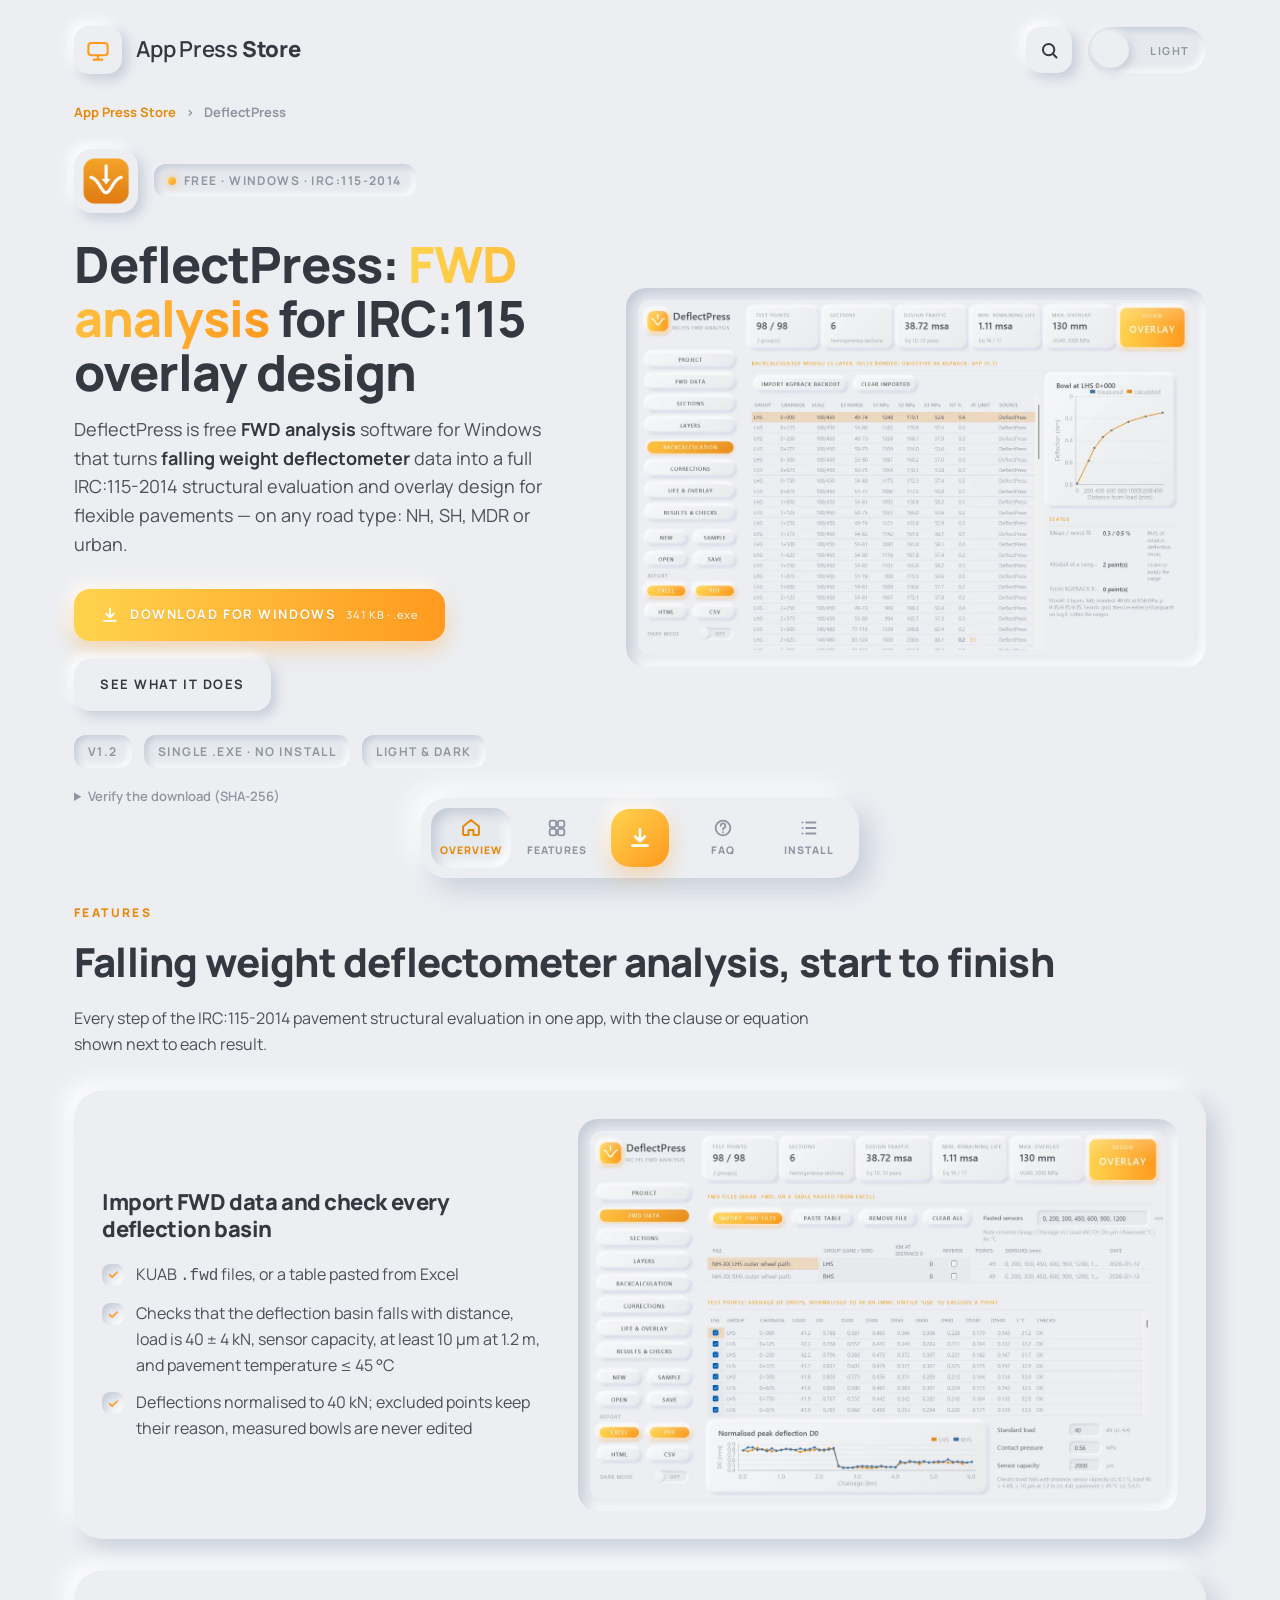
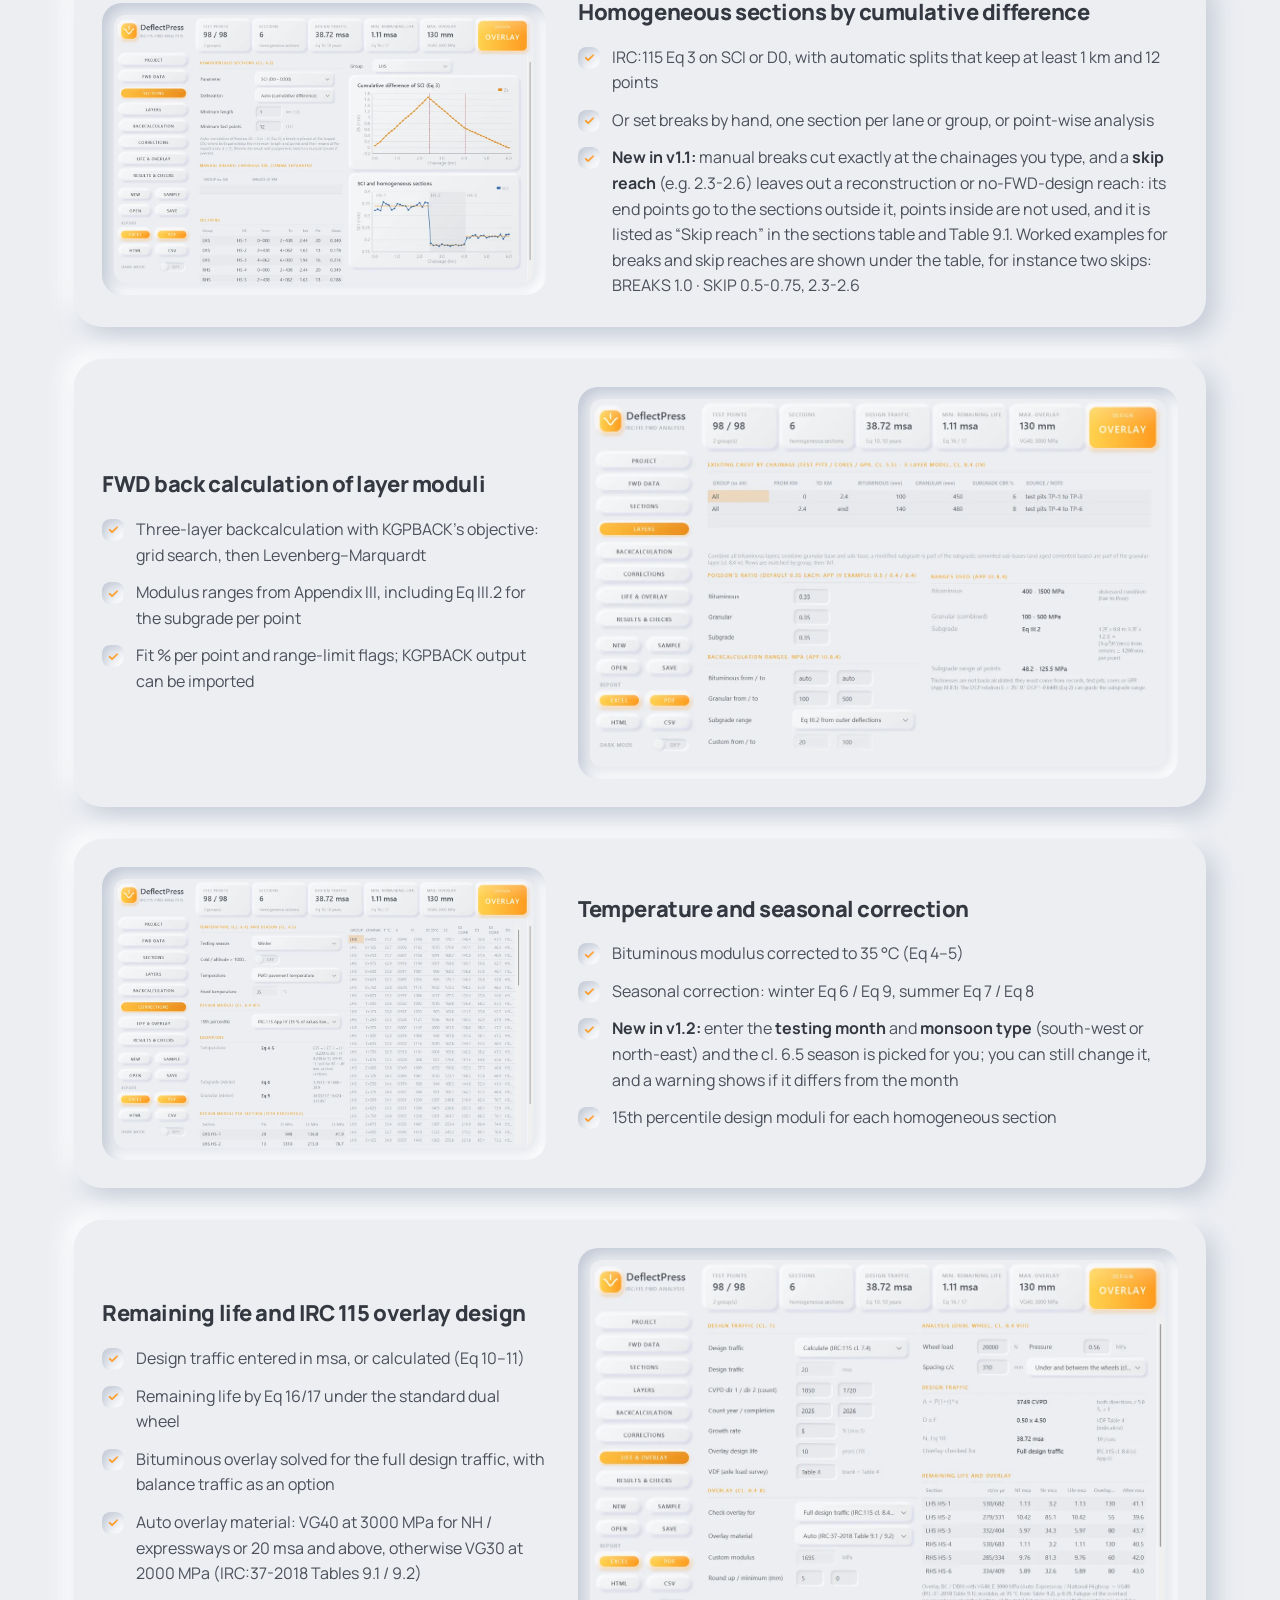
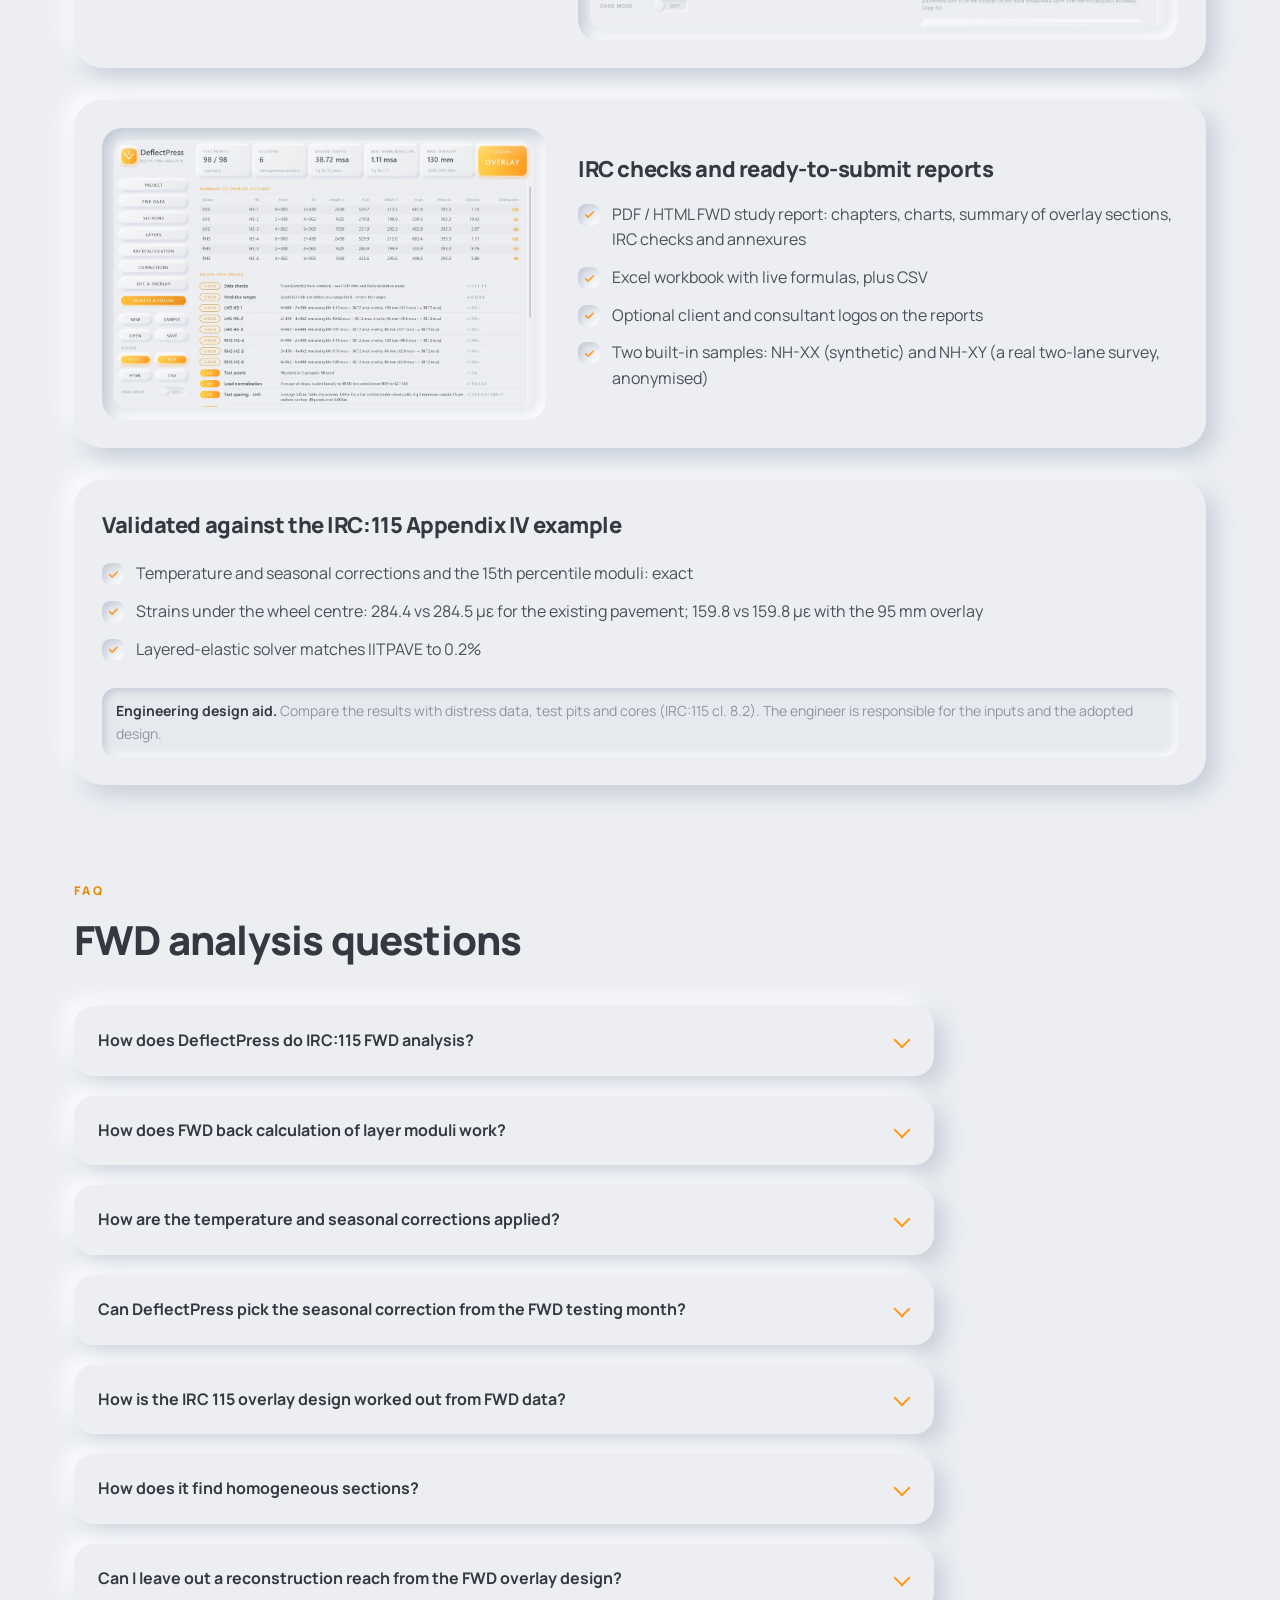
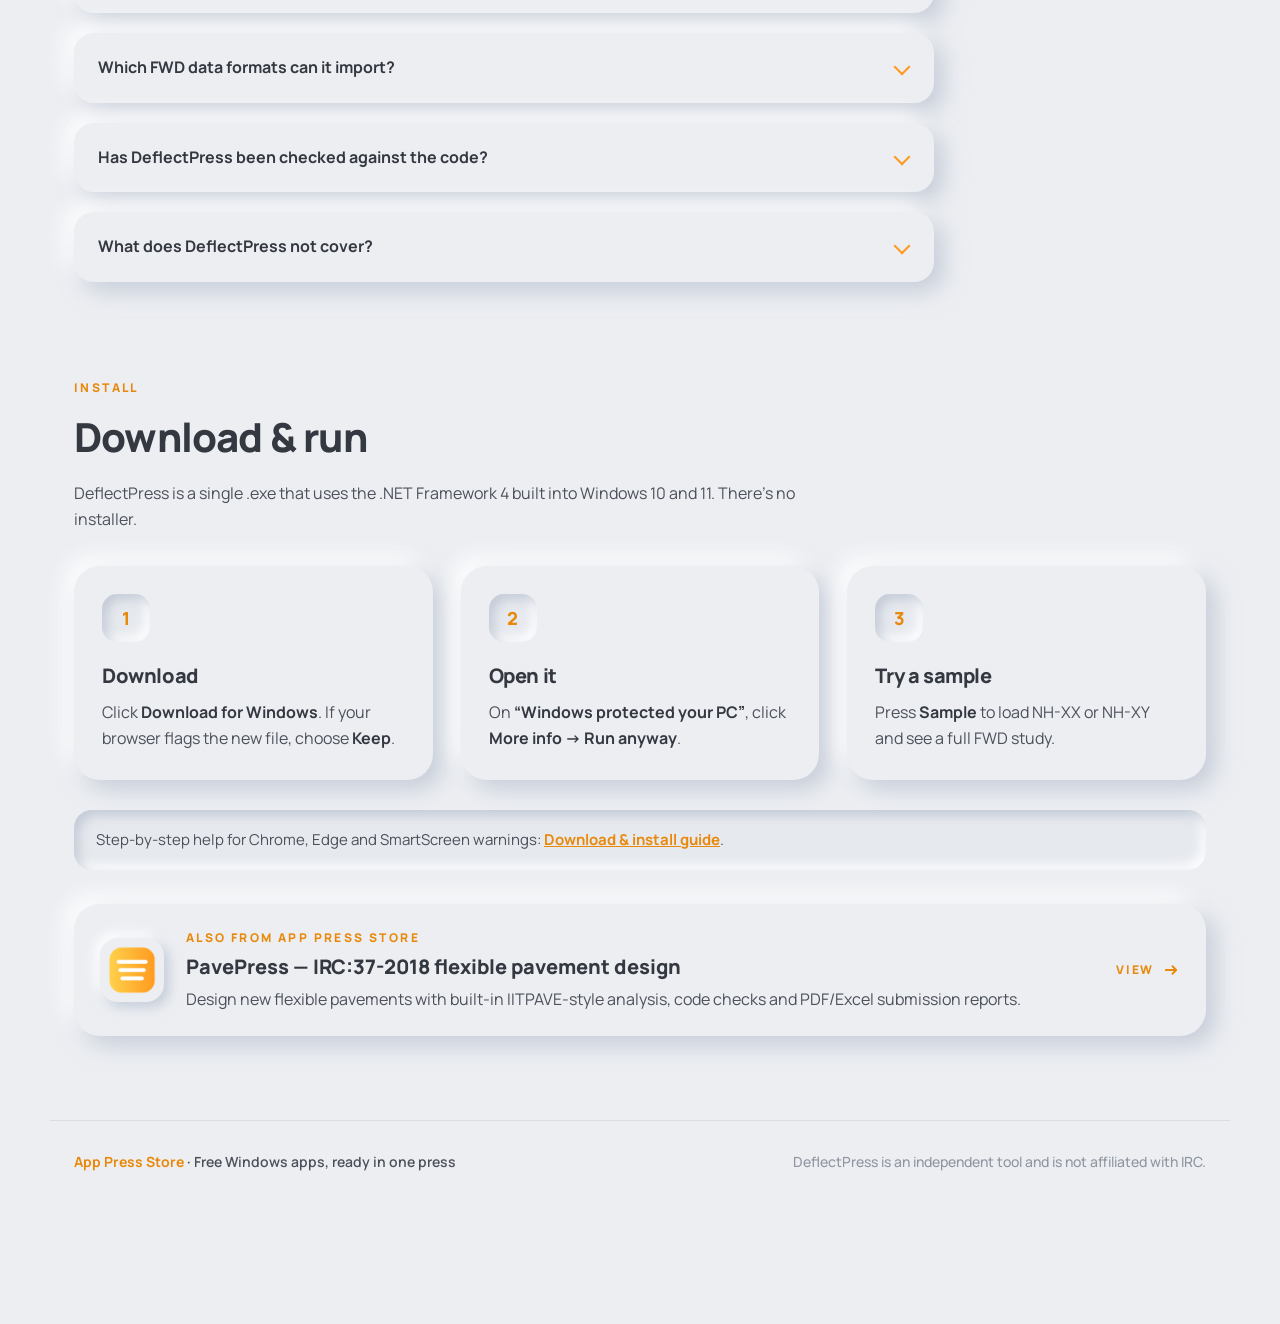
==== deflectpress/index.html @ 06c47bd2 "DeflectPress v1.2: testing month and monsoon type set the season Replace download (348,672 bytes), u" ====
<!doctype html>
<html lang="en">
<head>
  <meta charset="utf-8">
  <meta name="viewport" content="width=device-width, initial-scale=1">
  <title>DeflectPress – FWD Analysis Software (IRC:115 Overlay Design)</title>
  <meta name="description" content="DeflectPress is free FWD analysis software for Windows. Analyse falling weight deflectometer data per IRC:115-2014: back calculation of layer moduli, homogeneous sections, temperature and seasonal correction, remaining life and overlay design.">
  <meta name="keywords" content="FWD analysis software, falling weight deflectometer analysis, FWD back calculation, backcalculation of layer moduli, IRC 115 overlay design, IRC:115-2014, pavement structural evaluation, remaining life, homogeneous sections, deflection basin, KGPBACK, KUAB fwd">
  <meta name="robots" content="index, follow, max-image-preview:large">
  <link rel="canonical" href="https://apppress-store.github.io/deflectpress/">
  <meta name="theme-color" content="#ECEEF2" media="(prefers-color-scheme: light)">
  <meta name="theme-color" content="#2A2D33" media="(prefers-color-scheme: dark)">

  <meta property="og:type" content="website">
  <meta property="og:site_name" content="App Press Store">
  <meta property="og:url" content="https://apppress-store.github.io/deflectpress/">
  <meta property="og:title" content="DeflectPress – FWD Analysis Software (IRC:115 Overlay Design)">
  <meta property="og:description" content="Free falling weight deflectometer analysis for Windows: FWD back calculation, homogeneous sections, remaining life and IRC:115 overlay design.">
  <meta property="og:image" content="https://apppress-store.github.io/assets/deflectpress/og-deflectpress.png">
  <meta property="og:image:width" content="1200">
  <meta property="og:image:height" content="630">
  <meta property="og:image:alt" content="DeflectPress FWD analysis software showing backcalculated layer moduli">
  <meta name="twitter:card" content="summary_large_image">
  <meta name="twitter:title" content="DeflectPress – FWD Analysis Software (IRC:115 Overlay Design)">
  <meta name="twitter:description" content="Free falling weight deflectometer analysis for Windows: FWD back calculation, remaining life and IRC:115 overlay design.">
  <meta name="twitter:image" content="https://apppress-store.github.io/assets/deflectpress/og-deflectpress.png">

  <link rel="icon" href="/favicon.ico">
  <link rel="apple-touch-icon" href="/assets/deflectpress-icon.png">

  <script type="application/ld+json">
  {
    "@context": "https://schema.org",
    "@graph": [
      {
        "@type": "SoftwareApplication",
        "@id": "https://apppress-store.github.io/deflectpress/#app",
        "name": "DeflectPress",
        "alternateName": ["FWD Analysis Software", "IRC 115 FWD Analysis"],
        "url": "https://apppress-store.github.io/deflectpress/",
        "description": "Free Windows FWD analysis software for structural evaluation and overlay design of flexible pavements per IRC:115-2014: falling weight deflectometer data checks, back calculation of layer moduli, homogeneous sections, temperature and seasonal correction, remaining life and bituminous overlay design.",
        "applicationCategory": "EngineeringApplication",
        "applicationSubCategory": "Pavement structural evaluation",
        "operatingSystem": "Windows",
        "softwareVersion": "1.2",
        "fileSize": "341KB",
        "downloadUrl": "https://apppress-store.github.io/downloads/DeflectPress-FWD-Analysis.exe",
        "image": "https://apppress-store.github.io/assets/deflectpress-icon.png",
        "screenshot": [
          "https://apppress-store.github.io/assets/deflectpress/fwd-backcalculation-layer-moduli.webp",
          "https://apppress-store.github.io/assets/deflectpress/homogeneous-sections-cumulative-difference.webp",
          "https://apppress-store.github.io/assets/deflectpress/remaining-life-overlay-design.webp"
        ],
        "isAccessibleForFree": true,
        "offers": { "@type": "Offer", "price": "0", "priceCurrency": "INR" },
        "publisher": { "@type": "Organization", "name": "App Press Store", "url": "https://apppress-store.github.io/" }
      },
      {
        "@type": "BreadcrumbList",
        "itemListElement": [
          { "@type": "ListItem", "position": 1, "name": "App Press Store", "item": "https://apppress-store.github.io/" },
          { "@type": "ListItem", "position": 2, "name": "DeflectPress", "item": "https://apppress-store.github.io/deflectpress/" }
        ]
      },
      {
        "@type": "FAQPage",
        "@id": "https://apppress-store.github.io/deflectpress/#faq",
        "mainEntity": [
          { "@type": "Question", "name": "How does DeflectPress do IRC:115 FWD analysis?",
            "acceptedAnswer": { "@type": "Answer", "text": "It follows the IRC:115-2014 workflow step by step: import the falling weight deflectometer data, check it and normalise the deflections to 40 kN, divide the road into homogeneous sections, backcalculate the layer moduli, correct them for temperature and season, take the 15th percentile design moduli, then work out remaining life and the bituminous overlay. Each step shows the clause or equation it uses." } },
          { "@type": "Question", "name": "How does FWD back calculation of layer moduli work?",
            "acceptedAnswer": { "@type": "Answer", "text": "DeflectPress fits a three-layer system (bituminous, granular, subgrade) to each measured deflection basin. It uses the same objective as KGPBACK, the sum of squared relative deflection errors, with a grid search followed by Levenberg–Marquardt within the IRC:115 Appendix III modulus ranges, including Eq III.2 for the subgrade. Each point gets a fit percentage, and moduli that end on a range limit are flagged. KGPBACK output files can also be imported." } },
          { "@type": "Question", "name": "How are the temperature and seasonal corrections applied?",
            "acceptedAnswer": { "@type": "Answer", "text": "The bituminous modulus is corrected to 35 °C with IRC:115 Eq 4–5, except where the code says not to (bituminous layer under 40 mm, Poor sections, cold or high-altitude areas). Granular and subgrade moduli get the seasonal correction: winter Eq 6 and Eq 9, summer Eq 7 and Eq 8, and none for post-monsoon testing. Warnings appear when values are outside each equation's range." } },
          { "@type": "Question", "name": "Can DeflectPress pick the seasonal correction from the FWD testing month?",
            "acceptedAnswer": { "@type": "Answer", "text": "Yes. On the Corrections page, choose the testing month and the monsoon type: south-west (Jun–Sep, most of India) or north-east (Oct–Dec, the south-east coast). DeflectPress then picks the IRC:115 cl. 6.5 season. By default, with the south-west monsoon, Jun–Nov gets no correction, Dec–Feb is winter (Eq 6 / Eq 9) and Mar–May is summer (Eq 7 / Eq 8); with the north-east monsoon, Oct–Feb gets no correction and Mar–Sep is summer. This month-to-season mapping is the app’s default, not an IRC table: you can still change the season by hand, and Results & Checks warns if it differs from what the month suggests. The report and Excel output show the testing month." } },
          { "@type": "Question", "name": "How is the IRC 115 overlay design worked out from FWD data?",
            "acceptedAnswer": { "@type": "Answer", "text": "For each homogeneous section, DeflectPress uses the 15th percentile design moduli to find the remaining life by Eq 16/17 under the standard dual wheel. It then solves for the thinnest bituminous overlay that carries the full design traffic, as IRC:115 requires; balance traffic is available as an option. The overlay material is set automatically: VG40 at 3000 MPa for NH and expressways or 20 msa and above, otherwise VG30 at 2000 MPa (IRC:37-2018 Tables 9.1 and 9.2)." } },
          { "@type": "Question", "name": "How does it find homogeneous sections?",
            "acceptedAnswer": { "@type": "Answer", "text": "By the cumulative difference method of IRC:115 Eq 3, on SCI or D0. A section is split where the cumulative difference changes most, as long as both parts keep at least 1 km and 12 points and their means really differ. You can also set breaks by hand, use one section per lane or group, or analyse point by point." } },
          { "@type": "Question", "name": "Can I leave out a reconstruction reach from the FWD overlay design?",
            "acceptedAnswer": { "@type": "Answer", "text": "Yes. Enter it as a skip reach on the Sections page, for example 2.3-2.6 or 2+300 to 2+600. The test points at its two ends go to the sections outside it, points inside are not used (the reason is shown), and no overlay is designed for that reach. It is listed as “Skip reach” in the sections table and in Table 9.1, with a note to design it separately as new pavement to IRC:37. Manual section breaks also cut exactly at the chainages you type; a point on a break stays in the section before it." } },
          { "@type": "Question", "name": "Which FWD data formats can it import?",
            "acceptedAnswer": { "@type": "Answer", "text": "KUAB .fwd files and a table pasted from Excel (group, chainage, load, deflections D1 to Dn, pavement and air temperature). KGPBACK backcalculation output can be imported too." } },
          { "@type": "Question", "name": "Has DeflectPress been checked against the code?",
            "acceptedAnswer": { "@type": "Answer", "text": "Yes, against the IRC:115 Appendix IV worked example. The temperature and seasonal corrections and the 15th percentile moduli match exactly. Under the wheel centre the strains match the code: 284.4 vs 284.5 microstrain for the existing pavement, and 159.8 vs 159.8 microstrain with the 95 mm overlay. The layered-elastic solver matches IITPAVE to 0.2%." } },
          { "@type": "Question", "name": "What does DeflectPress not cover?",
            "acceptedAnswer": { "@type": "Answer", "text": "Rigid pavements (IRC:117), Benkelman beam deflection (IRC:81), FWD formats other than KUAB .fwd and pasted tables, and a cemented-base fatigue criterion. It is an engineering design aid: results must be compared with distress data, test pits and cores, and the engineer is responsible for the inputs and the adopted design." } }
        ]
      }
    ]
  }
  </script>
  <link rel="preconnect" href="https://fonts.googleapis.com">
  <link rel="preconnect" href="https://fonts.gstatic.com" crossorigin>
  <link href="https://fonts.googleapis.com/css2?family=Manrope:wght@400;500;600;700;800&display=swap" rel="stylesheet">
  <link rel="stylesheet" href="/styles.css">
  <script>
    (function () {
      var t = null;
      try { t = localStorage.getItem('apppress-theme'); } catch (e) {}
      if (t !== 'light' && t !== 'dark') t = matchMedia('(prefers-color-scheme: dark)').matches ? 'dark' : 'light';
      document.documentElement.setAttribute('data-theme', t);
    })();
  </script>
</head>
<body>

  <header class="topbar">
    <a class="brand" href="/" aria-label="App Press Store home">
      <span class="logo raised" aria-hidden="true">
        <svg viewBox="0 0 32 32"><rect x="5" y="8" width="22" height="14" rx="3.5"/><path d="M16 22v4M11 27h10"/></svg>
      </span>
      <span class="brand-name">App Press <b>Store</b></span>
    </a>
    <div class="top-actions">
      <a class="icon-btn" href="/#home" aria-label="Search all apps" title="Search all apps">
        <svg viewBox="0 0 24 24" aria-hidden="true"><circle cx="11" cy="11" r="6.5"/><path d="m16 16 4 4"/></svg>
      </a>
      <button class="switch" id="themeSwitch" type="button" role="switch" aria-checked="false" aria-label="Dark mode">
        <span class="switch-label switch-off">Light</span>
        <span class="switch-label switch-on">Dark</span>
        <span class="switch-knob" aria-hidden="true"></span>
      </button>
    </div>
  </header>

  <main>
    <!-- ============ OVERVIEW ============ -->
    <section id="overview" class="section app-page">
      <nav class="crumbs" aria-label="Breadcrumb"><a href="/">App Press Store</a><span aria-hidden="true">›</span><span>DeflectPress</span></nav>

      <div class="hero">
        <div>
          <div class="app-top">
            <img class="app-icon" src="/assets/deflectpress-icon.png" width="64" height="64" alt="DeflectPress FWD analysis software icon">
            <p class="eyebrow inset-pill"><span class="dot"></span> Free · Windows · IRC:115-2014</p>
          </div>
          <h1>DeflectPress: <span class="amber-text">FWD analysis</span> for IRC:115 overlay design</h1>
          <p class="lead">DeflectPress is free <b>FWD analysis</b> software for Windows that turns <b>falling weight deflectometer</b> data into a full IRC:115-2014 structural evaluation and overlay design for flexible pavements — on any road type: NH, SH, MDR or urban.</p>
          <div class="cta-row">
            <a class="btn btn-amber" href="/downloads/DeflectPress-FWD-Analysis.exe" download="DeflectPress-FWD-Analysis.exe">
              <svg viewBox="0 0 24 24" aria-hidden="true"><path d="M12 4v11m0 0-4.5-4.5M12 15l4.5-4.5M5 19h14"/></svg>
              Download for Windows <small>341 KB · .exe</small>
            </a>
            <a class="btn btn-soft" href="#features">See what it does</a>
          </div>
          <ul class="facts">
            <li class="inset-pill">v1.2</li>
            <li class="inset-pill">Single .exe · no install</li>
            <li class="inset-pill">Light &amp; dark</li>
          </ul>
          <details class="hash">
            <summary>Verify the download (SHA-256)</summary>
            <code class="inset">9FC73B153A03F0111EC4DCE115F5A5EFAD34A290A655A2A7DD555FAE1CE95163</code>
            <p>In PowerShell: <code>Get-FileHash "DeflectPress-FWD-Analysis.exe"</code></p>
          </details>
        </div>
        <div class="shot-well inset hero-shot">
          <img class="shot-light" src="/assets/deflectpress/fwd-backcalculation-layer-moduli.webp" width="1200" height="767" alt="FWD back calculation of layer moduli in DeflectPress, with fit percentage per test point">
          <img class="shot-dark" src="/assets/deflectpress/fwd-backcalculation-dark.webp" width="1200" height="767" alt="FWD back calculation of layer moduli in DeflectPress, dark theme">
        </div>
      </div>
    </section>

    <!-- ============ FEATURES ============ -->
    <section id="features" class="section">
      <div class="section-head">
        <p class="kicker">Features</p>
        <h2>Falling weight deflectometer analysis, start to finish</h2>
        <p class="section-lead">Every step of the IRC:115-2014 pavement structural evaluation in one app, with the clause or equation shown next to each result.</p>
      </div>

      <div class="feature-rows">
        <article class="feature-row raised">
          <div class="feature-text">
            <h3>Import FWD data and check every deflection basin</h3>
            <ul class="features">
              <li>KUAB <code>.fwd</code> files, or a table pasted from Excel</li>
              <li>Checks that the deflection basin falls with distance, load is 40 ± 4 kN, sensor capacity, at least 10 µm at 1.2 m, and pavement temperature ≤ 45 °C</li>
              <li>Deflections normalised to 40 kN; excluded points keep their reason, measured bowls are never edited</li>
            </ul>
          </div>
          <div class="shot-well inset"><img src="/assets/deflectpress/fwd-data-import-normalised-deflection.webp" width="1200" height="767" loading="lazy" alt="Falling weight deflectometer data import with deflection basin checks and normalised deflection"></div>
        </article>

        <article class="feature-row raised">
          <div class="feature-text">
            <h3>Homogeneous sections by cumulative difference</h3>
            <ul class="features">
              <li>IRC:115 Eq 3 on SCI or D0, with automatic splits that keep at least 1 km and 12 points</li>
              <li>Or set breaks by hand, one section per lane or group, or point-wise analysis</li>
              <li><b>New in v1.1:</b> manual breaks cut exactly at the chainages you type, and a <b>skip reach</b> (e.g. 2.3-2.6) leaves out a reconstruction or no-FWD-design reach: its end points go to the sections outside it, points inside are not used, and it is listed as “Skip reach” in the sections table and Table 9.1. Worked examples for breaks and skip reaches are shown under the table, for instance two skips: BREAKS 1.0 · SKIP 0.5-0.75, 2.3-2.6</li>
            </ul>
          </div>
          <div class="shot-well inset"><img src="/assets/deflectpress/homogeneous-sections-cumulative-difference.webp" width="1200" height="767" loading="lazy" alt="Homogeneous sections found by the cumulative difference method in DeflectPress"></div>
        </article>

        <article class="feature-row raised">
          <div class="feature-text">
            <h3>FWD back calculation of layer moduli</h3>
            <ul class="features">
              <li>Three-layer backcalculation with KGPBACK's objective: grid search, then Levenberg–Marquardt</li>
              <li>Modulus ranges from Appendix III, including Eq III.2 for the subgrade per point</li>
              <li>Fit % per point and range-limit flags; KGPBACK output can be imported</li>
            </ul>
          </div>
          <div class="shot-well inset"><img src="/assets/deflectpress/pavement-layers-backcalculation-ranges.webp" width="1200" height="767" loading="lazy" alt="Pavement layers and backcalculation modulus ranges from IRC:115 Appendix III"></div>
        </article>

        <article class="feature-row raised">
          <div class="feature-text">
            <h3>Temperature and seasonal correction</h3>
            <ul class="features">
              <li>Bituminous modulus corrected to 35 °C (Eq 4–5)</li>
              <li>Seasonal correction: winter Eq 6 / Eq 9, summer Eq 7 / Eq 8</li>
              <li><b>New in v1.2:</b> enter the <b>testing month</b> and <b>monsoon type</b> (south-west or north-east) and the cl. 6.5 season is picked for you; you can still change it, and a warning shows if it differs from the month</li>
              <li>15th percentile design moduli for each homogeneous section</li>
            </ul>
          </div>
          <div class="shot-well inset"><img src="/assets/deflectpress/temperature-seasonal-correction.webp" width="1200" height="767" loading="lazy" alt="Temperature correction to 35 °C and seasonal correction of backcalculated moduli"></div>
        </article>

        <article class="feature-row raised">
          <div class="feature-text">
            <h3>Remaining life and IRC 115 overlay design</h3>
            <ul class="features">
              <li>Design traffic entered in msa, or calculated (Eq 10–11)</li>
              <li>Remaining life by Eq 16/17 under the standard dual wheel</li>
              <li>Bituminous overlay solved for the full design traffic, with balance traffic as an option</li>
              <li>Auto overlay material: VG40 at 3000 MPa for NH / expressways or 20 msa and above, otherwise VG30 at 2000 MPa (IRC:37-2018 Tables 9.1 / 9.2)</li>
            </ul>
          </div>
          <div class="shot-well inset"><img src="/assets/deflectpress/remaining-life-overlay-design.webp" width="1200" height="767" loading="lazy" alt="Remaining life and IRC 115 overlay design per homogeneous section"></div>
        </article>

        <article class="feature-row raised">
          <div class="feature-text">
            <h3>IRC checks and ready-to-submit reports</h3>
            <ul class="features">
              <li>PDF / HTML FWD study report: chapters, charts, summary of overlay sections, IRC checks and annexures</li>
              <li>Excel workbook with live formulas, plus CSV</li>
              <li>Optional client and consultant logos on the reports</li>
              <li>Two built-in samples: NH-XX (synthetic) and NH-XY (a real two-lane survey, anonymised)</li>
            </ul>
          </div>
          <div class="shot-well inset"><img src="/assets/deflectpress/irc115-checks-summary.webp" width="1200" height="767" loading="lazy" alt="IRC:115 checks summary for the FWD study"></div>
        </article>
      </div>

      <div class="validation raised">
        <h3>Validated against the IRC:115 Appendix IV example</h3>
        <ul class="features">
          <li>Temperature and seasonal corrections and the 15th percentile moduli: exact</li>
          <li>Strains under the wheel centre: 284.4 vs 284.5 µε for the existing pavement; 159.8 vs 159.8 µε with the 95 mm overlay</li>
          <li>Layered-elastic solver matches IITPAVE to 0.2%</li>
        </ul>
        <p class="note"><b>Engineering design aid.</b> Compare the results with distress data, test pits and cores (IRC:115 cl. 8.2). The engineer is responsible for the inputs and the adopted design.</p>
      </div>
    </section>

    <!-- ============ FAQ ============ -->
    <section id="faq" class="section">
      <div class="section-head">
        <p class="kicker">FAQ</p>
        <h2>FWD analysis questions</h2>
      </div>
      <div class="faq">
        <details class="raised">
          <summary>How does DeflectPress do IRC:115 FWD analysis?</summary>
          <p>It follows the IRC:115-2014 workflow step by step: import the falling weight deflectometer data, check it and normalise the deflections to 40 kN, divide the road into homogeneous sections, backcalculate the layer moduli, correct them for temperature and season, take the 15th percentile design moduli, then work out remaining life and the bituminous overlay. Each step shows the clause or equation it uses.</p>
        </details>
        <details class="raised">
          <summary>How does FWD back calculation of layer moduli work?</summary>
          <p>DeflectPress fits a three-layer system (bituminous, granular, subgrade) to each measured deflection basin. It uses the same objective as KGPBACK, the sum of squared relative deflection errors, with a grid search followed by Levenberg–Marquardt within the IRC:115 Appendix III modulus ranges, including Eq III.2 for the subgrade. Each point gets a fit percentage, and moduli that end on a range limit are flagged. KGPBACK output files can also be imported.</p>
        </details>
        <details class="raised">
          <summary>How are the temperature and seasonal corrections applied?</summary>
          <p>The bituminous modulus is corrected to 35 °C with IRC:115 Eq 4–5, except where the code says not to (bituminous layer under 40 mm, Poor sections, cold or high-altitude areas). Granular and subgrade moduli get the seasonal correction: winter Eq 6 and Eq 9, summer Eq 7 and Eq 8, and none for post-monsoon testing. Warnings appear when values are outside each equation's range.</p>
        </details>
        <details class="raised">
          <summary>Can DeflectPress pick the seasonal correction from the FWD testing month?</summary>
          <p>Yes. On the Corrections page, choose the testing month and the monsoon type: south-west (Jun–Sep, most of India) or north-east (Oct–Dec, the south-east coast). DeflectPress then picks the IRC:115 cl. 6.5 season. By default, with the south-west monsoon, Jun–Nov gets no correction, Dec–Feb is winter (Eq 6 / Eq 9) and Mar–May is summer (Eq 7 / Eq 8); with the north-east monsoon, Oct–Feb gets no correction and Mar–Sep is summer. This month-to-season mapping is the app’s default, not an IRC table: you can still change the season by hand, and Results &amp; Checks warns if it differs from what the month suggests. The report and Excel output show the testing month.</p>
        </details>
        <details class="raised">
          <summary>How is the IRC 115 overlay design worked out from FWD data?</summary>
          <p>For each homogeneous section, DeflectPress uses the 15th percentile design moduli to find the remaining life by Eq 16/17 under the standard dual wheel. It then solves for the thinnest bituminous overlay that carries the full design traffic, as IRC:115 requires; balance traffic is available as an option. The overlay material is set automatically: VG40 at 3000 MPa for NH and expressways or 20 msa and above, otherwise VG30 at 2000 MPa (IRC:37-2018 Tables 9.1 and 9.2).</p>
        </details>
        <details class="raised">
          <summary>How does it find homogeneous sections?</summary>
          <p>By the cumulative difference method of IRC:115 Eq 3, on SCI or D0. A section is split where the cumulative difference changes most, as long as both parts keep at least 1 km and 12 points and their means really differ. You can also set breaks by hand, use one section per lane or group, or analyse point by point.</p>
        </details>
        <details class="raised">
          <summary>Can I leave out a reconstruction reach from the FWD overlay design?</summary>
          <p>Yes. Enter it as a skip reach on the Sections page, for example 2.3-2.6 or 2+300 to 2+600. The test points at its two ends go to the sections outside it, points inside are not used (the reason is shown), and no overlay is designed for that reach. It is listed as “Skip reach” in the sections table and in Table 9.1, with a note to design it separately as new pavement to IRC:37. Manual section breaks also cut exactly at the chainages you type; a point on a break stays in the section before it.</p>
        </details>
        <details class="raised">
          <summary>Which FWD data formats can it import?</summary>
          <p>KUAB .fwd files and a table pasted from Excel (group, chainage, load, deflections D1 to Dn, pavement and air temperature). KGPBACK backcalculation output can be imported too.</p>
        </details>
        <details class="raised">
          <summary>Has DeflectPress been checked against the code?</summary>
          <p>Yes, against the IRC:115 Appendix IV worked example. The temperature and seasonal corrections and the 15th percentile moduli match exactly. Under the wheel centre the strains match the code: 284.4 vs 284.5 microstrain for the existing pavement, and 159.8 vs 159.8 microstrain with the 95 mm overlay. The layered-elastic solver matches IITPAVE to 0.2%.</p>
        </details>
        <details class="raised">
          <summary>What does DeflectPress not cover?</summary>
          <p>Rigid pavements (IRC:117), Benkelman beam deflection (IRC:81), FWD formats other than KUAB .fwd and pasted tables, and a cemented-base fatigue criterion. It is an engineering design aid: results must be compared with distress data, test pits and cores, and the engineer is responsible for the inputs and the adopted design.</p>
        </details>
      </div>
    </section>

    <!-- ============ INSTALL + RELATED ============ -->
    <section id="install" class="section">
      <div class="section-head">
        <p class="kicker">Install</p>
        <h2>Download &amp; run</h2>
        <p class="section-lead">DeflectPress is a single .exe that uses the .NET Framework 4 built into Windows 10 and 11. There's no installer.</p>
      </div>
      <ol class="steps">
        <li class="step raised"><span class="step-num inset">1</span><h3>Download</h3><p>Click <b>Download for Windows</b>. If your browser flags the new file, choose <b>Keep</b>.</p></li>
        <li class="step raised"><span class="step-num inset">2</span><h3>Open it</h3><p>On <b>“Windows protected your PC”</b>, click <b>More info → Run anyway</b>.</p></li>
        <li class="step raised"><span class="step-num inset">3</span><h3>Try a sample</h3><p>Press <b>Sample</b> to load NH-XX or NH-XY and see a full FWD study.</p></li>
      </ol>
      <p class="tip inset">Step-by-step help for Chrome, Edge and SmartScreen warnings: <a href="/#install">Download &amp; install guide</a>.</p>

      <a class="related raised" href="/#pavepress">
        <img class="app-icon" src="/assets/pavepress-icon.png" width="64" height="64" alt="">
        <span>
          <span class="kicker">Also from App Press Store</span>
          <span class="tile-name">PavePress — IRC:37-2018 flexible pavement design</span>
          <span class="tile-desc">Design new flexible pavements with built-in IITPAVE-style analysis, code checks and PDF/Excel submission reports.</span>
        </span>
        <span class="tile-go">View <svg viewBox="0 0 24 24" aria-hidden="true"><path d="M5 12h14m-5-5 5 5-5 5"/></svg></span>
      </a>
    </section>
  </main>

  <footer class="footer">
    <p><a href="/">App Press Store</a> · Free Windows apps, ready in one press</p>
    <p class="muted">DeflectPress is an independent tool and is not affiliated with IRC.</p>
  </footer>

  <nav class="dock raised" aria-label="Sections">
    <span class="dock-indicator inset" aria-hidden="true"></span>
    <a class="dock-item is-active" href="#overview" data-section="overview">
      <svg viewBox="0 0 24 24" aria-hidden="true"><path d="M4 11.5 12 5l8 6.5V19a1 1 0 0 1-1 1h-4.5v-5h-5v5H5a1 1 0 0 1-1-1z"/></svg>
      <span>Overview</span>
    </a>
    <a class="dock-item" href="#features" data-section="features">
      <svg viewBox="0 0 24 24" aria-hidden="true"><rect x="4" y="4" width="7" height="7" rx="2"/><rect x="13" y="4" width="7" height="7" rx="2"/><rect x="4" y="13" width="7" height="7" rx="2"/><rect x="13" y="13" width="7" height="7" rx="2"/></svg>
      <span>Features</span>
    </a>
    <a class="dock-fab" href="/downloads/DeflectPress-FWD-Analysis.exe" download="DeflectPress-FWD-Analysis.exe" aria-label="Download DeflectPress">
      <svg viewBox="0 0 24 24" aria-hidden="true"><path d="M12 4v11m0 0-4.5-4.5M12 15l4.5-4.5M5 19h14"/></svg>
    </a>
    <a class="dock-item" href="#faq" data-section="faq">
      <svg viewBox="0 0 24 24" aria-hidden="true"><circle cx="12" cy="12" r="8"/><path d="M9.6 9.5a2.5 2.5 0 1 1 3.4 2.3c-.6.3-1 .8-1 1.5v.4M12 16.5h.01"/></svg>
      <span>FAQ</span>
    </a>
    <a class="dock-item" href="#install" data-section="install">
      <svg viewBox="0 0 24 24" aria-hidden="true"><path d="M9 6h10M9 12h10M9 18h10M5 6h.01M5 12h.01M5 18h.01"/></svg>
      <span>Install</span>
    </a>
  </nav>

  <script src="/app.js"></script>
</body>
</html>
---- styles.css ----
/* App Press Store — soft "pressed button" theme, light + dark */

:root {
  --bg: #ECEEF2;
  --text: #4B505A;
  --heading: #343841;
  --muted: #8F96A1;
  --line: #DADDE3;
  --sh-dark: rgba(166, 177, 194, 0.55);
  --sh-light: #FFFFFF;
  --amber-1: #FFD34E;
  --amber-2: #FF9A1F;
  --amber-ink: #E8890C;
  --well: #E6E9EE;
  --radius: 22px;
  --raise: 9px 9px 22px var(--sh-dark), -9px -9px 22px var(--sh-light);
  --raise-sm: 5px 5px 12px var(--sh-dark), -5px -5px 12px var(--sh-light);
  --press: inset 5px 5px 11px var(--sh-dark), inset -5px -5px 11px var(--sh-light);
  --press-sm: inset 3px 3px 7px var(--sh-dark), inset -3px -3px 7px var(--sh-light);
  --glow: 0 8px 22px rgba(255, 154, 31, 0.35), -6px -6px 16px var(--sh-light);
  color-scheme: light;
}

:root[data-theme="dark"] {
  --bg: #2A2D33;
  --text: #C9CDD4;
  --heading: #ECEEF2;
  --muted: #8B919C;
  --line: #3A3E46;
  --sh-dark: rgba(10, 11, 14, 0.62);
  --sh-light: rgba(70, 75, 86, 0.38);
  --amber-ink: #FFB547;
  --well: #26292E;
  --glow: 0 8px 24px rgba(255, 154, 31, 0.28), -6px -6px 16px var(--sh-light);
  color-scheme: dark;
}

/* no-JS fallback follows the system */
@media (prefers-color-scheme: dark) {
  :root:not([data-theme]) {
    --bg: #2A2D33; --text: #C9CDD4; --heading: #ECEEF2; --muted: #8B919C; --line: #3A3E46;
    --sh-dark: rgba(10, 11, 14, 0.62); --sh-light: rgba(70, 75, 86, 0.38);
    --amber-ink: #FFB547; --well: #26292E; color-scheme: dark;
  }
}

* { box-sizing: border-box; }
html { scroll-behavior: smooth; -webkit-text-size-adjust: 100%; }
body {
  margin: 0;
  background: var(--bg);
  color: var(--text);
  font: 400 16px/1.6 "Manrope", "Segoe UI", system-ui, sans-serif;
  -webkit-font-smoothing: antialiased;
  transition: background-color .35s ease, color .35s ease;
  padding-bottom: 120px; /* room for the floating dock */
}
img { max-width: 100%; height: auto; display: block; }
a { color: inherit; }
h1, h2, h3 { color: var(--heading); margin: 0; letter-spacing: -0.02em; }
b { font-weight: 700; color: var(--heading); }

/* ---------- soft-UI primitives ---------- */
.raised { background: var(--bg); box-shadow: var(--raise); border-radius: var(--radius); }
.inset  { background: var(--well); box-shadow: var(--press); border-radius: var(--radius); }
.inset-pill {
  display: inline-flex; align-items: center; gap: 8px;
  padding: 7px 14px; border-radius: 12px;
  background: var(--well); box-shadow: var(--press-sm);
  font-size: 12px; font-weight: 700; letter-spacing: .12em; text-transform: uppercase; color: var(--muted);
}
.dot { width: 8px; height: 8px; border-radius: 50%; background: linear-gradient(135deg, var(--amber-1), var(--amber-2)); box-shadow: 0 0 10px rgba(255,154,31,.6); }
.amber-text { background: linear-gradient(90deg, var(--amber-1), var(--amber-2)); -webkit-background-clip: text; background-clip: text; color: transparent; }

/* ---------- buttons ---------- */
.btn {
  display: inline-flex; align-items: center; justify-content: center; gap: 10px;
  min-height: 52px; padding: 0 26px; border: 0; border-radius: 16px; cursor: pointer;
  font: 700 13px/1 "Manrope", sans-serif; letter-spacing: .12em; text-transform: uppercase; text-decoration: none;
  transition: box-shadow .18s ease, transform .18s ease, filter .18s ease, color .18s ease;
}
.btn svg { width: 20px; height: 20px; fill: none; stroke: currentColor; stroke-width: 2.2; stroke-linecap: round; stroke-linejoin: round; }
.btn small { font-size: 11px; opacity: .8; letter-spacing: .06em; text-transform: none; font-weight: 600; }
.btn-soft { background: var(--bg); color: var(--heading); box-shadow: var(--raise-sm); }
.btn-soft:hover { color: var(--amber-ink); }
.btn-soft:active { box-shadow: var(--press-sm); transform: translateY(1px); }
.btn-amber { color: #fff; background: linear-gradient(90deg, var(--amber-1), var(--amber-2)); box-shadow: var(--glow); text-shadow: 0 1px 1px rgba(160, 80, 0, .25); }
.btn-amber:hover { filter: brightness(1.05) saturate(1.05); }
.btn-amber:active { transform: translateY(1px); box-shadow: inset 3px 3px 8px rgba(160, 80, 0, .35), inset -3px -3px 8px rgba(255, 230, 160, .35); }
.btn-wide { width: 100%; }
:focus-visible { outline: 3px solid rgba(255, 154, 31, .55); outline-offset: 3px; border-radius: 14px; }

/* ---------- top bar ---------- */
.topbar {
  max-width: 1180px; margin: 0 auto; padding: 26px 24px 0;
  display: flex; align-items: center; justify-content: space-between; gap: 16px;
}
.brand { display: flex; align-items: center; gap: 14px; text-decoration: none; }
.logo { width: 48px; height: 48px; border-radius: 15px; display: grid; place-items: center; box-shadow: var(--raise-sm); }
.logo svg { width: 28px; height: 28px; fill: none; stroke: var(--amber-2); stroke-width: 2.4; stroke-linecap: round; stroke-linejoin: round; }
.brand-name { font-size: 22px; font-weight: 600; color: var(--heading); letter-spacing: -0.01em; }
.brand-name b { font-weight: 800; }

/* pressed ON/OFF switch */
.switch {
  position: relative; width: 118px; height: 46px; border: 0; padding: 0; cursor: pointer;
  border-radius: 23px; background: var(--well); box-shadow: var(--press-sm);
  font: 700 11px/1 "Manrope", sans-serif; letter-spacing: .14em; text-transform: uppercase;
}
.switch-label { position: absolute; top: 50%; transform: translateY(-50%); color: var(--muted); transition: opacity .25s; }
.switch-off { right: 16px; }
.switch-on  { left: 18px; color: #fff; opacity: 0; }
.switch-knob {
  position: absolute; top: 5px; left: 5px; width: 36px; height: 36px; border-radius: 50%;
  background: var(--bg); box-shadow: 3px 3px 8px var(--sh-dark), -3px -3px 8px var(--sh-light);
  transition: left .3s cubic-bezier(.5, 1.6, .4, 1), background .3s;
}
.switch::before {
  content: ""; position: absolute; inset: 0; border-radius: inherit;
  background: linear-gradient(90deg, var(--amber-1), var(--amber-2)); opacity: 0; transition: opacity .3s;
  box-shadow: inset 2px 2px 6px rgba(150, 70, 0, .35);
}
.switch[aria-checked="true"]::before { opacity: 1; }
.switch[aria-checked="true"] .switch-knob { left: 77px; }
.switch[aria-checked="true"] .switch-on { opacity: 1; }
.switch[aria-checked="true"] .switch-off { opacity: 0; }

/* ---------- layout ---------- */
.section { max-width: 1180px; margin: 0 auto; padding: 72px 24px 24px; scroll-margin-top: 12px; }
.section-head { margin-bottom: 34px; }
.kicker { margin: 0 0 8px; font-size: 12px; font-weight: 800; letter-spacing: .2em; text-transform: uppercase; color: var(--amber-ink); }
h2 { font-size: clamp(28px, 4vw, 40px); font-weight: 800; }

/* hero */
.hero { display: grid; grid-template-columns: minmax(0, 1fr) minmax(0, 1.15fr); gap: 56px; align-items: center; padding-top: 56px; }
.hero h1 { font-size: clamp(38px, 6vw, 64px); line-height: 1.05; font-weight: 800; margin: 22px 0 18px; }
.lead { font-size: 18px; max-width: 520px; margin: 0 0 30px; }
.cta-row { display: flex; flex-wrap: wrap; gap: 18px; }
.facts { list-style: none; padding: 0; margin: 30px 0 0; display: flex; flex-wrap: wrap; gap: 12px; }
.hero-shot { padding: 16px; border-radius: 30px; }
.shot-well { padding: 12px; border-radius: 20px; overflow: hidden; }
.shot-well img { border-radius: 12px; }

/* light/dark screenshots */
.shot-dark { display: none; }
:root[data-theme="dark"] .shot-light { display: none; }
:root[data-theme="dark"] .shot-dark { display: block; }

/* app card */
.app-card { padding: 32px; border-radius: 30px; scroll-margin-top: 24px; }
.app-card + .app-card { margin-top: 40px; }
.app-side .note { margin-top: 18px !important; }
.app-top { display: flex; align-items: center; gap: 20px; }
.app-icon { width: 64px; height: 64px; padding: 8px; border-radius: 18px; background: var(--bg); box-shadow: var(--raise-sm); }
.app-title { flex: 1; min-width: 0; }
.app-title h3 { font-size: 26px; font-weight: 800; }
.app-title p { margin: 4px 0 0; color: var(--muted); }
.version { flex: none; }

.modes { display: flex; flex-wrap: wrap; gap: 14px; margin: 28px 0 24px; }
.mode {
  border: 0; cursor: pointer; min-height: 46px; padding: 0 20px; border-radius: 14px;
  font: 700 12px/1 "Manrope", sans-serif; letter-spacing: .14em; text-transform: uppercase;
  color: var(--heading); background: var(--bg); box-shadow: var(--raise-sm);
  transition: box-shadow .2s, color .2s, transform .2s;
}
.mode:hover { color: var(--amber-ink); }
.mode:active { box-shadow: var(--press-sm); }
.mode.is-active { color: #fff; background: linear-gradient(90deg, var(--amber-1), var(--amber-2)); box-shadow: var(--glow); }

.app-body { display: grid; grid-template-columns: minmax(0, 1.5fr) minmax(0, 1fr); gap: 32px; align-items: start; }
.app-shot img { transition: opacity .25s ease; }
.app-shot.is-swapping img { opacity: 0; }
.mode-caption { margin: 0 0 18px; min-height: 3.2em; }
.features { list-style: none; margin: 0 0 26px; padding: 0; display: grid; gap: 12px; }
.features li { position: relative; padding-left: 34px; }
.features li::before {
  content: ""; position: absolute; left: 0; top: 2px; width: 22px; height: 22px; border-radius: 8px;
  background: var(--well) no-repeat center / 13px url("data:image/svg+xml,%3Csvg xmlns='http://www.w3.org/2000/svg' viewBox='0 0 24 24' fill='none' stroke='%23FF9A1F' stroke-width='3.2' stroke-linecap='round' stroke-linejoin='round'%3E%3Cpath d='M5 12.5l4.5 4.5L19 7.5'/%3E%3C/svg%3E");
  box-shadow: var(--press-sm);
}
.hash { margin-top: 18px; font-size: 13px; color: var(--muted); }
.hash summary { cursor: pointer; font-weight: 600; }
.hash code.inset { display: block; margin: 12px 0 8px; padding: 12px 14px; border-radius: 12px; font-size: 11.5px; word-break: break-all; color: var(--text); }
.hash p { margin: 0; }
code { font-family: "Cascadia Code", Consolas, monospace; }

.soon { margin-top: 30px; padding: 26px 28px; border-radius: 26px; display: flex; align-items: center; gap: 22px; }
.soon-icon { width: 56px; height: 56px; flex: none; border-radius: 18px; display: grid; place-items: center; box-shadow: var(--raise-sm); }
.soon-icon svg { width: 24px; height: 24px; fill: none; stroke: var(--amber-2); stroke-width: 2.6; stroke-linecap: round; }
.soon h3 { font-size: 19px; font-weight: 800; }
.soon p { margin: 4px 0 0; color: var(--muted); }

/* install steps */
.steps { list-style: none; margin: 0; padding: 0; display: grid; grid-template-columns: repeat(3, minmax(0, 1fr)); gap: 28px; }
.step { padding: 28px; border-radius: 26px; }
.step-num { width: 48px; height: 48px; border-radius: 15px; display: grid; place-items: center; font-weight: 800; font-size: 18px; color: var(--amber-ink); margin-bottom: 18px; }
.step h3 { font-size: 20px; font-weight: 800; margin-bottom: 8px; }
.step p { margin: 0; }
.tip { margin: 30px 0 0; padding: 18px 22px; border-radius: 18px; font-size: 15px; }

/* faq */
.faq { display: grid; gap: 20px; max-width: 860px; }
.faq details { border-radius: 20px; padding: 0 24px; transition: box-shadow .25s; }
.faq details[open] { box-shadow: var(--press); background: var(--well); }
.faq summary {
  list-style: none; cursor: pointer; padding: 22px 36px 22px 0; position: relative;
  font-weight: 700; color: var(--heading);
}
.faq summary::-webkit-details-marker { display: none; }
.faq summary::after {
  content: ""; position: absolute; right: 2px; top: 50%; width: 10px; height: 10px; margin-top: -7px;
  border-right: 2.5px solid var(--amber-2); border-bottom: 2.5px solid var(--amber-2); transform: rotate(45deg); transition: transform .25s;
}
.faq details[open] summary::after { transform: rotate(225deg); margin-top: -2px; }
.faq details p { margin: 0 0 22px; }

/* footer */
.footer { max-width: 1180px; margin: 60px auto 0; padding: 30px 24px; border-top: 1px solid var(--line); display: flex; flex-wrap: wrap; justify-content: space-between; gap: 8px; font-size: 14px; }
.footer p { margin: 0; font-weight: 600; }
.muted { color: var(--muted); font-weight: 500 !important; }

/* ---------- floating pressed dock ---------- */
.dock {
  position: fixed; left: 50%; bottom: 22px; transform: translateX(-50%); z-index: 50;
  display: flex; align-items: center; gap: 6px; padding: 10px; border-radius: 26px;
  box-shadow: 10px 10px 26px var(--sh-dark), -10px -10px 26px var(--sh-light);
}
.dock-indicator {
  position: absolute; top: 10px; left: 10px; height: calc(100% - 20px); width: 80px; border-radius: 18px;
  transition: transform .45s cubic-bezier(.5, 1.5, .45, 1), width .45s cubic-bezier(.5, 1.5, .45, 1);
  pointer-events: none;
}
.dock-item {
  position: relative; z-index: 1; width: 80px; height: 60px; border-radius: 18px;
  display: flex; flex-direction: column; align-items: center; justify-content: center; gap: 3px;
  text-decoration: none; color: var(--muted);
  font-size: 10.5px; font-weight: 800; letter-spacing: .1em; text-transform: uppercase;
  transition: color .25s;
}
.dock-item svg { width: 22px; height: 22px; fill: none; stroke: currentColor; stroke-width: 2; stroke-linecap: round; stroke-linejoin: round; transition: transform .3s; }
.dock-item:hover { color: var(--heading); }
.dock-item.is-active { color: var(--amber-ink); }
.dock-item.is-active svg { transform: translateY(-1px) scale(1.08); }
.dock-fab {
  position: relative; z-index: 1; width: 58px; height: 58px; margin: 0 8px; border-radius: 19px; flex: none;
  display: grid; place-items: center; color: #fff; text-decoration: none;
  background: linear-gradient(135deg, var(--amber-1), var(--amber-2)); box-shadow: var(--glow);
  transition: transform .2s, box-shadow .2s;
}
.dock-fab svg { width: 26px; height: 26px; fill: none; stroke: currentColor; stroke-width: 2.4; stroke-linecap: round; stroke-linejoin: round; }
.dock-fab:hover { transform: translateY(-2px); }
.dock-fab:active { transform: translateY(1px); box-shadow: inset 3px 3px 8px rgba(160, 80, 0, .35); }

/* ---------- responsive ---------- */
@media (max-width: 960px) {
  .hero { grid-template-columns: 1fr; gap: 40px; }
  .app-body { grid-template-columns: 1fr; }
  .steps { grid-template-columns: 1fr; }
}
@media (max-width: 560px) {
  body { font-size: 15px; }
  .topbar, .section { padding-left: 16px; padding-right: 16px; }
  .section { padding-top: 56px; }
  .app-card { padding: 20px; }
  .app-top { flex-wrap: wrap; }
  .version { order: -1; margin-left: auto; }
  .btn { width: 100%; }
  .modes { gap: 10px; }
  .mode { flex: 1 1 auto; padding: 0 12px; font-size: 11px; }
  .dock { bottom: 14px; gap: 2px; padding: 8px; }
  .dock-indicator { top: 8px; left: 8px; height: calc(100% - 16px); }
  .dock-item { width: 62px; height: 54px; font-size: 9.5px; }
  .dock-fab { width: 50px; height: 50px; margin: 0 4px; }
  .switch { width: 104px; }
  .switch[aria-checked="true"] .switch-knob { left: 63px; }
}

@media (prefers-reduced-motion: reduce) {
  html { scroll-behavior: auto; }
  *, *::before, *::after { transition: none !important; }
}

/* ================= home: apps list + info cards ================= */
.home { padding-top: 48px; }
.intro { max-width: 760px; }
.intro h1 { font-size: clamp(36px, 5.4vw, 58px); line-height: 1.06; font-weight: 800; margin: 20px 0 14px; }
.intro .lead { margin-bottom: 0; }
.shelf-head { display: flex; align-items: center; justify-content: space-between; gap: 12px; margin: 46px 0 22px; }
.shelf-title { font-size: 24px; font-weight: 800; }
.shelf { display: grid; grid-template-columns: repeat(auto-fill, minmax(280px, 1fr)); gap: 28px; }

.app-tile {
  display: flex; flex-direction: column; gap: 10px; padding: 24px; border-radius: 26px;
  text-decoration: none; color: inherit; transition: box-shadow .25s, transform .25s;
}
a.app-tile:hover { transform: translateY(-2px); }
a.app-tile:active { box-shadow: var(--press); transform: none; }
.tile-top { display: flex; align-items: flex-start; justify-content: space-between; margin-bottom: 6px; }
.tile-name { font-size: 20px; font-weight: 800; color: var(--heading); }
.tile-desc { color: var(--text); }
.tile-meta { font-size: 13px; color: var(--muted); font-weight: 600; }
.tile-go {
  margin-top: auto; padding-top: 8px; display: inline-flex; align-items: center; gap: 8px;
  font-size: 12px; font-weight: 800; letter-spacing: .14em; text-transform: uppercase; color: var(--amber-ink);
}
.tile-go svg { width: 18px; height: 18px; fill: none; stroke: currentColor; stroke-width: 2.4; stroke-linecap: round; stroke-linejoin: round; transition: transform .2s; }
a:hover > .tile-go svg { transform: translateX(4px); }
.app-tile-soon { justify-content: center; }
.app-tile-soon .tile-name { font-size: 18px; }
.app-tile-soon .tile-desc { color: var(--muted); }

.home-cards { display: grid; grid-template-columns: repeat(2, minmax(0, 1fr)); gap: 28px; margin-top: 34px; }
.home-card { display: flex; flex-direction: column; gap: 14px; padding: 26px; border-radius: 26px; text-decoration: none; color: inherit; transition: box-shadow .25s, transform .25s; }
.home-card:hover { transform: translateY(-2px); }
.home-card:active { box-shadow: var(--press); transform: none; }
.card-icon { width: 48px; height: 48px; border-radius: 15px; display: grid; place-items: center; }
.card-icon svg { width: 22px; height: 22px; fill: none; stroke: var(--amber-2); stroke-width: 2.4; stroke-linecap: round; stroke-linejoin: round; }
.card-title { font-size: 20px; font-weight: 800; color: var(--heading); }
.mini-list, .mini-steps { margin: 0; padding: 0; list-style: none; display: grid; gap: 10px; }
.mini-list li { position: relative; padding-left: 22px; }
.mini-list li::before { content: ""; position: absolute; left: 2px; top: .62em; width: 8px; height: 8px; border-radius: 50%; background: linear-gradient(135deg, var(--amber-1), var(--amber-2)); }
.mini-steps { counter-reset: s; }
.mini-steps li { position: relative; padding-left: 38px; counter-increment: s; }
.mini-steps li::before {
  content: counter(s); position: absolute; left: 0; top: -1px; width: 26px; height: 26px; border-radius: 9px;
  display: grid; place-items: center; font-size: 13px; font-weight: 800; color: var(--amber-ink);
  background: var(--well); box-shadow: var(--press-sm);
}

/* ================= install: warnings ================= */
.section-lead { max-width: 760px; margin: 12px 0 0; }
.after-dl { margin: 14px 0 0; font-size: 14px; color: var(--muted); }
.after-dl a { color: var(--amber-ink); font-weight: 700; }
.warn-grid { display: grid; grid-template-columns: repeat(3, minmax(0, 1fr)); gap: 28px; margin-top: 34px; }
.warn { padding: 26px; border-radius: 26px; }
.warn-head { display: flex; align-items: center; gap: 14px; margin-bottom: 12px; }
.warn-head h3 { font-size: 18px; font-weight: 800; line-height: 1.3; }
.warn-icon { width: 46px; height: 46px; flex: none; border-radius: 14px; display: grid; place-items: center; }
.warn-icon svg { width: 22px; height: 22px; fill: none; stroke: var(--amber-2); stroke-width: 2.2; stroke-linecap: round; stroke-linejoin: round; }
.warn p { margin: 0 0 12px; }
.how { margin: 0 0 14px; padding-left: 22px; display: grid; gap: 8px; }
.how li::marker { color: var(--amber-ink); font-weight: 800; }
.note { font-size: 14px; color: var(--muted); padding: 12px 14px; border-radius: 14px; background: var(--well); box-shadow: var(--press-sm); margin: 0 !important; }
kbd {
  display: inline-block; min-width: 26px; padding: 1px 7px; border-radius: 7px; text-align: center;
  font: 700 12px/1.6 "Manrope", sans-serif; color: var(--heading); background: var(--bg); box-shadow: 2px 2px 5px var(--sh-dark), -2px -2px 5px var(--sh-light);
}

/* ================= about ================= */
.about-grid { display: grid; grid-template-columns: minmax(0, 1fr) minmax(0, 1fr); gap: 28px; align-items: start; }
.about { padding: 28px; border-radius: 26px; }
.about p { margin: 0 0 20px; }
.about .features { margin: 0; }
.faq a { color: var(--amber-ink); font-weight: 700; }

@media (max-width: 1060px) { .warn-grid { grid-template-columns: 1fr; } }
@media (max-width: 860px) {
  .home-cards, .about-grid { grid-template-columns: 1fr; }
}
@media (max-width: 560px) {
  .home { padding-top: 36px; }
  .app-tile, .home-card, .warn, .about { padding: 20px; }
}

/* ================= search ================= */
[hidden] { display: none !important; }
.sr-only { position: absolute; width: 1px; height: 1px; padding: 0; margin: -1px; overflow: hidden; clip: rect(0 0 0 0); white-space: nowrap; border: 0; }
.top-actions { display: flex; align-items: center; gap: 16px; }
.icon-btn {
  width: 46px; height: 46px; border: 0; border-radius: 15px; cursor: pointer; display: grid; place-items: center;
  color: var(--heading); background: var(--bg); box-shadow: var(--raise-sm); transition: box-shadow .18s, color .18s;
}
.icon-btn svg { width: 21px; height: 21px; fill: none; stroke: currentColor; stroke-width: 2.3; stroke-linecap: round; }
.icon-btn:hover { color: var(--amber-ink); }
.icon-btn:active, .icon-btn[aria-pressed="true"] { box-shadow: var(--press-sm); color: var(--amber-ink); }

.search {
  display: flex; align-items: center; gap: 12px; margin: 0 0 28px; padding: 0 18px; height: 56px; border-radius: 18px;
  transition: box-shadow .25s;
}
.search:focus-within { box-shadow: var(--press), 0 0 0 3px rgba(255, 154, 31, .35); }
.search svg { width: 20px; height: 20px; flex: none; fill: none; stroke: var(--amber-2); stroke-width: 2.4; stroke-linecap: round; }
.search input {
  flex: 1; min-width: 0; height: 100%; border: 0; outline: 0; background: transparent; color: var(--heading);
  font: 600 16px "Manrope", sans-serif;
}
.search input::placeholder { color: var(--muted); font-weight: 500; }
.search input::-webkit-search-cancel-button { cursor: pointer; }
.search-key { flex: none; }
.search:focus-within .search-key { display: none; }
.app-tile.is-match { animation: tilePop .35s ease; }
@keyframes tilePop { 0% { transform: scale(.98); } 60% { transform: scale(1.01); } 100% { transform: none; } }
.no-results { justify-content: center; }
.link-btn { border: 0; padding: 0; background: none; font: inherit; color: var(--amber-ink); font-weight: 700; cursor: pointer; text-decoration: underline; }

/* ================= per-app "good to know" ================= */
.app-faq { margin-top: 30px; padding-top: 26px; border-top: 1px solid var(--line); }
.app-faq-title { margin: 0 0 16px; font-size: 12px; font-weight: 800; letter-spacing: .18em; text-transform: uppercase; color: var(--muted); }
.faq-compact { max-width: none; grid-template-columns: repeat(3, minmax(0, 1fr)); gap: 20px; align-items: start; }
.faq-compact summary { font-size: 15px; }
@media (max-width: 960px) { .faq-compact { grid-template-columns: 1fr; } }
@media (max-width: 560px) { .top-actions { gap: 10px; } .search input { font-size: 15px; } }

/* ================= app pages (/deflectpress/ …) ================= */
.app-page { padding-top: 28px; }
.crumbs { display: flex; flex-wrap: wrap; align-items: center; gap: 10px; font-size: 13px; font-weight: 700; color: var(--muted); margin-bottom: 26px; }
.crumbs a { color: var(--amber-ink); text-decoration: none; }
.crumbs a:hover { text-decoration: underline; }
.app-page .hero { padding-top: 0; gap: 48px; }
.app-page .hero h1 { font-size: clamp(32px, 4.4vw, 50px); line-height: 1.08; margin: 24px 0 16px; }
.app-page .app-top { gap: 16px; flex-wrap: wrap; }
.app-page .lead { max-width: 560px; }
.app-page .facts { margin-top: 24px; }
.feature-rows { display: grid; gap: 32px; }
.feature-row { display: grid; grid-template-columns: minmax(0, 1fr) minmax(0, 1.35fr); gap: 32px; align-items: center; padding: 28px; border-radius: 28px; }
.feature-row:nth-child(even) .feature-text { order: 2; }
.feature-row h3 { font-size: 22px; font-weight: 800; line-height: 1.25; margin-bottom: 18px; }
.feature-row .features { margin: 0; }
.validation { margin-top: 32px; padding: 28px; border-radius: 28px; }
.validation h3 { font-size: 22px; font-weight: 800; margin-bottom: 18px; }
.tip a, .footer a { color: var(--amber-ink); font-weight: 700; }
.footer a { text-decoration: none; }
.related { display: flex; align-items: center; gap: 22px; margin-top: 34px; padding: 24px 26px; border-radius: 26px; text-decoration: none; color: inherit; transition: transform .25s, box-shadow .25s; }
.related:hover { transform: translateY(-2px); }
.related:active { box-shadow: var(--press); transform: none; }
.related > span:nth-child(2) { flex: 1; display: grid; gap: 4px; }
.related .kicker { margin: 0; }
.related .tile-go { margin: 0; padding: 0; flex: none; }
.cross-link { margin: 14px 0 0; font-size: 14px; }
.cross-link a { color: var(--amber-ink); font-weight: 700; }
@media (max-width: 960px) {
  .feature-row { grid-template-columns: 1fr; }
  .feature-row:nth-child(even) .feature-text { order: 0; }
}
@media (max-width: 560px) {
  .feature-row, .validation { padding: 20px; }
  .related { flex-wrap: wrap; padding: 20px; }
}
.related + .related { margin-top: 20px; }
.feature-text a { color: var(--amber-ink); font-weight: 700; }
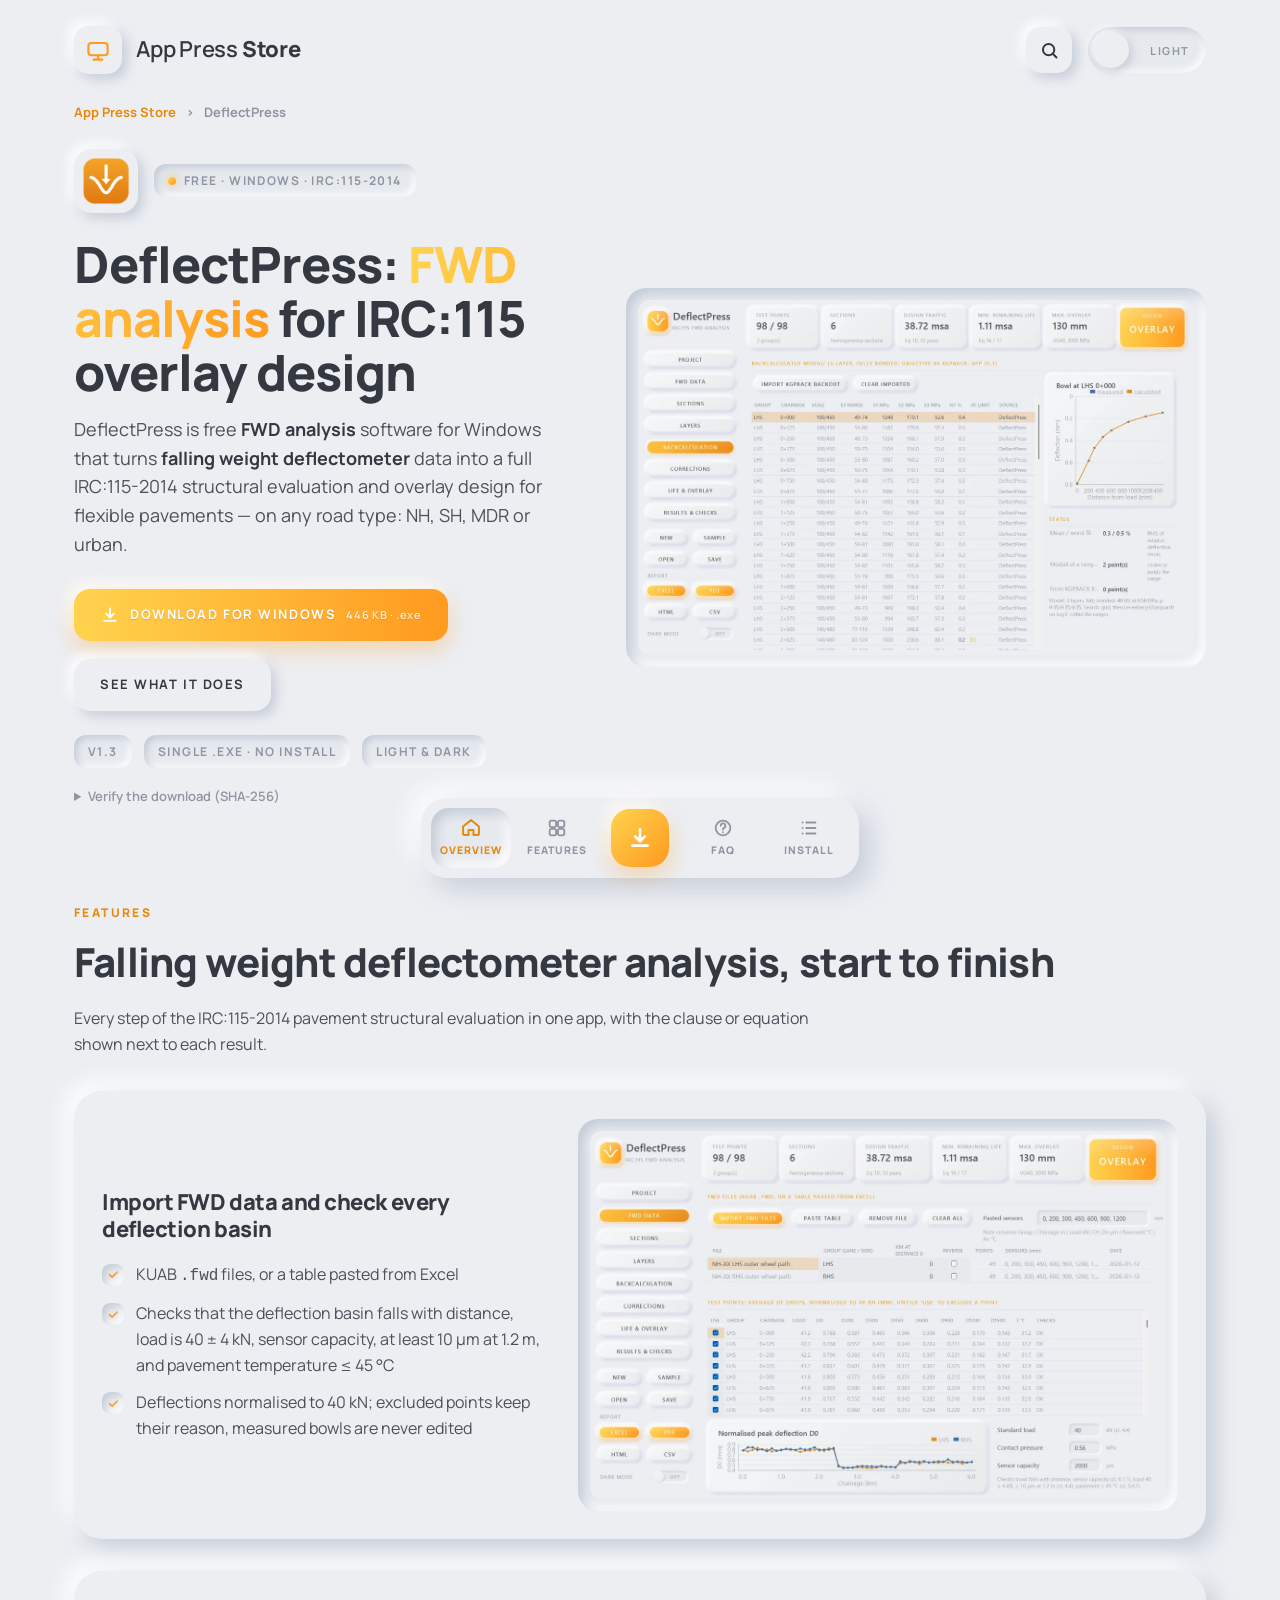
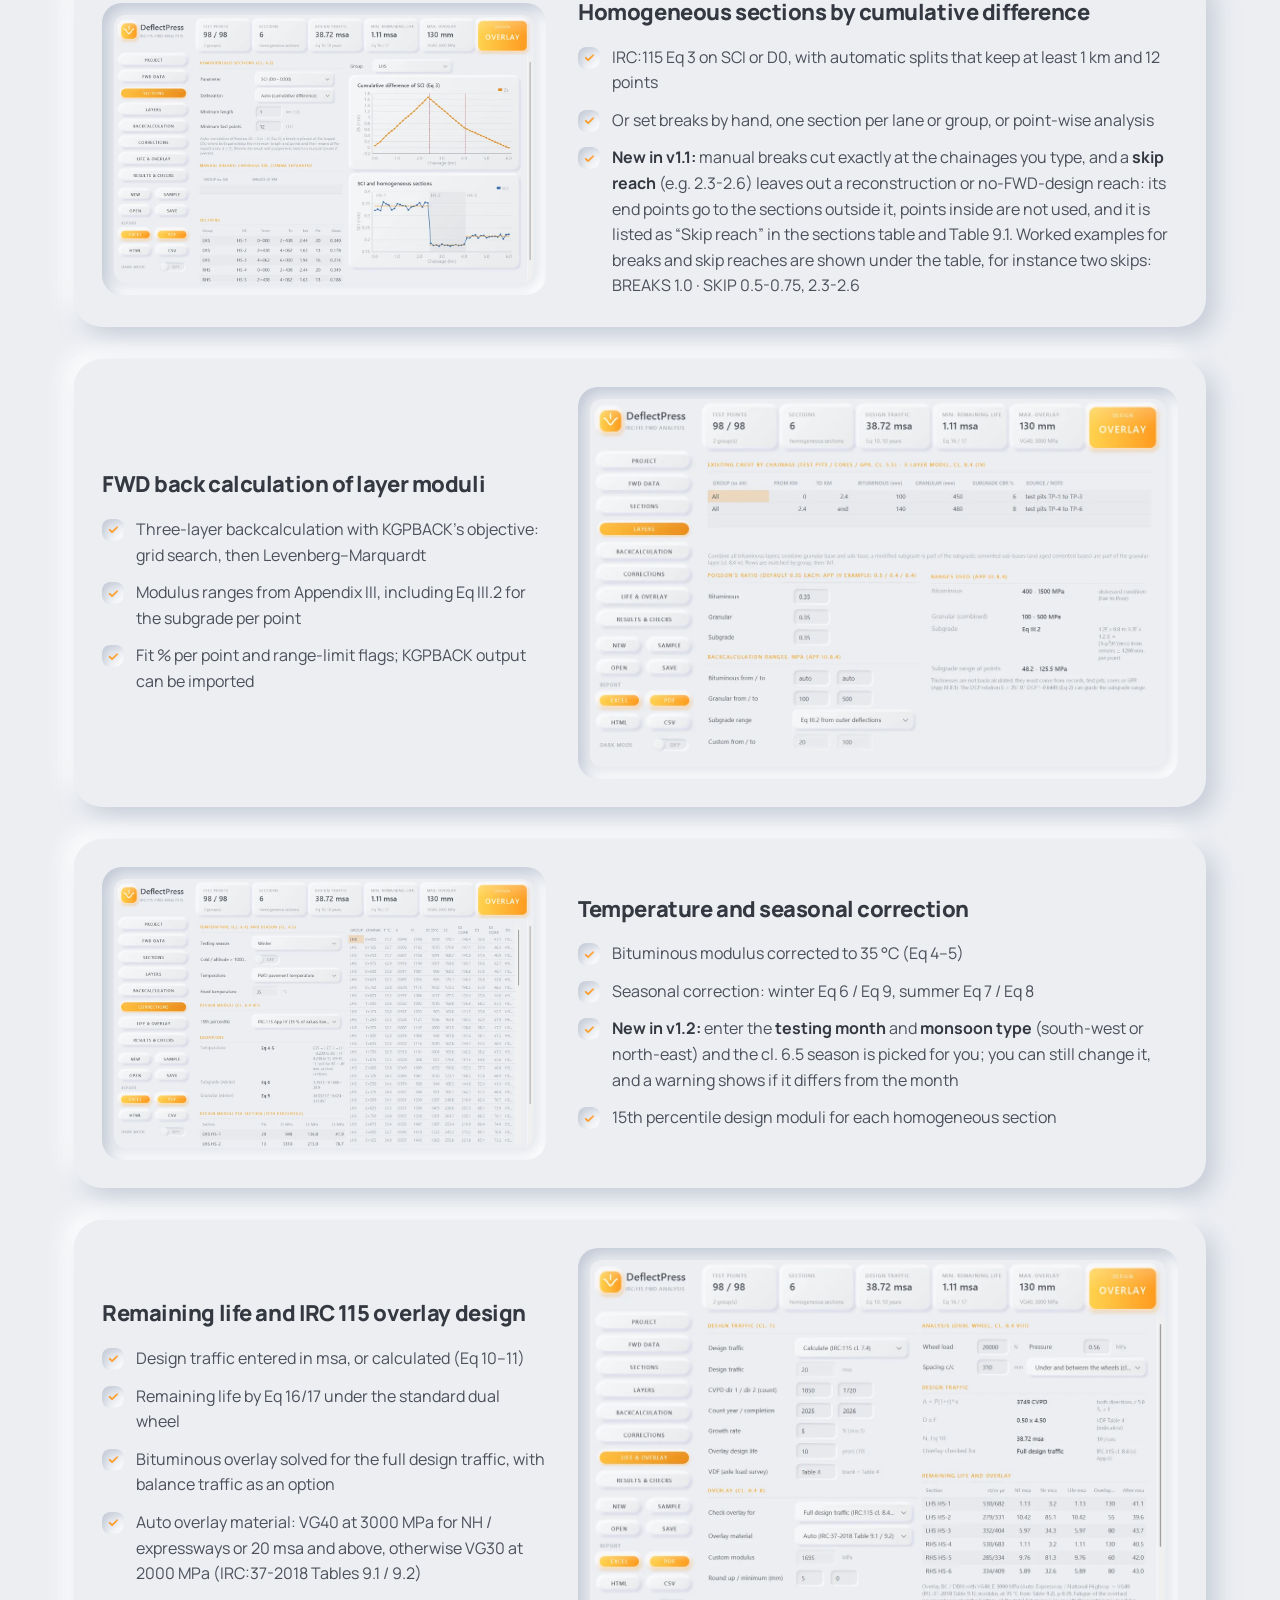
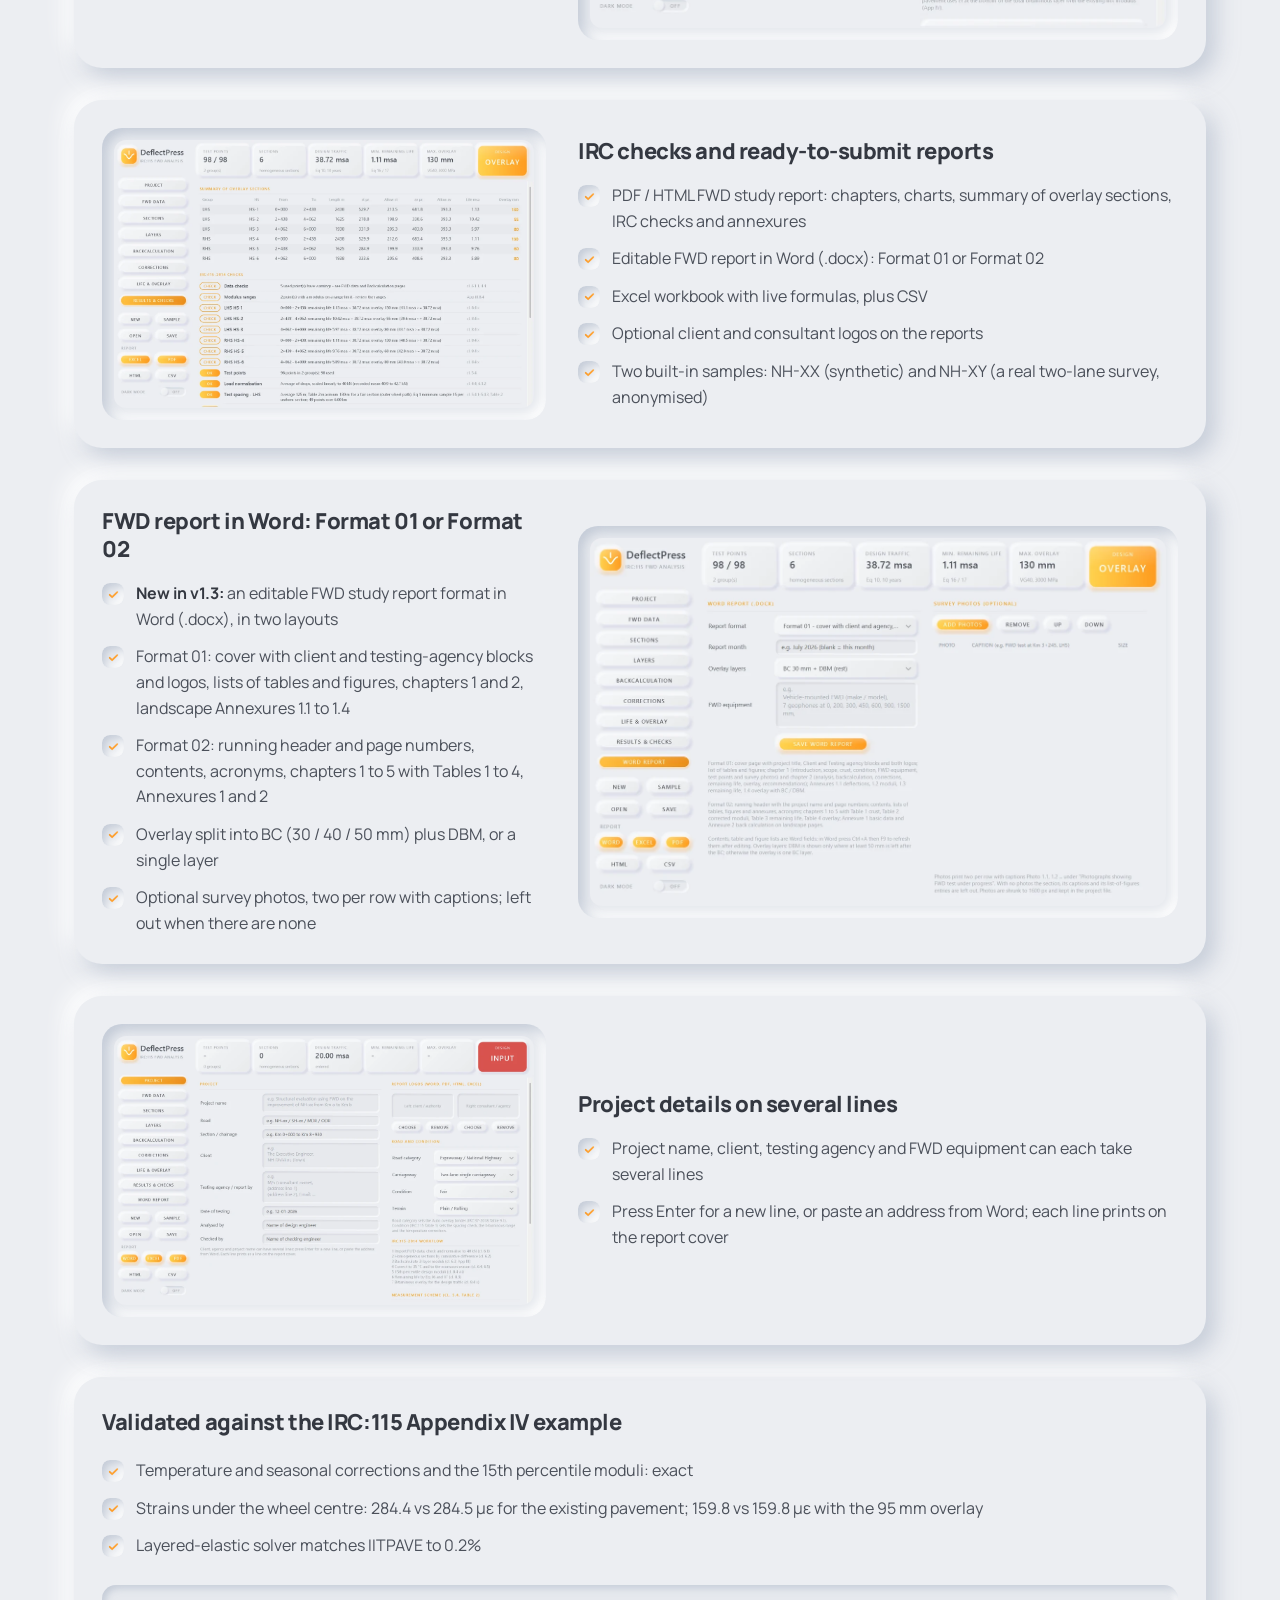
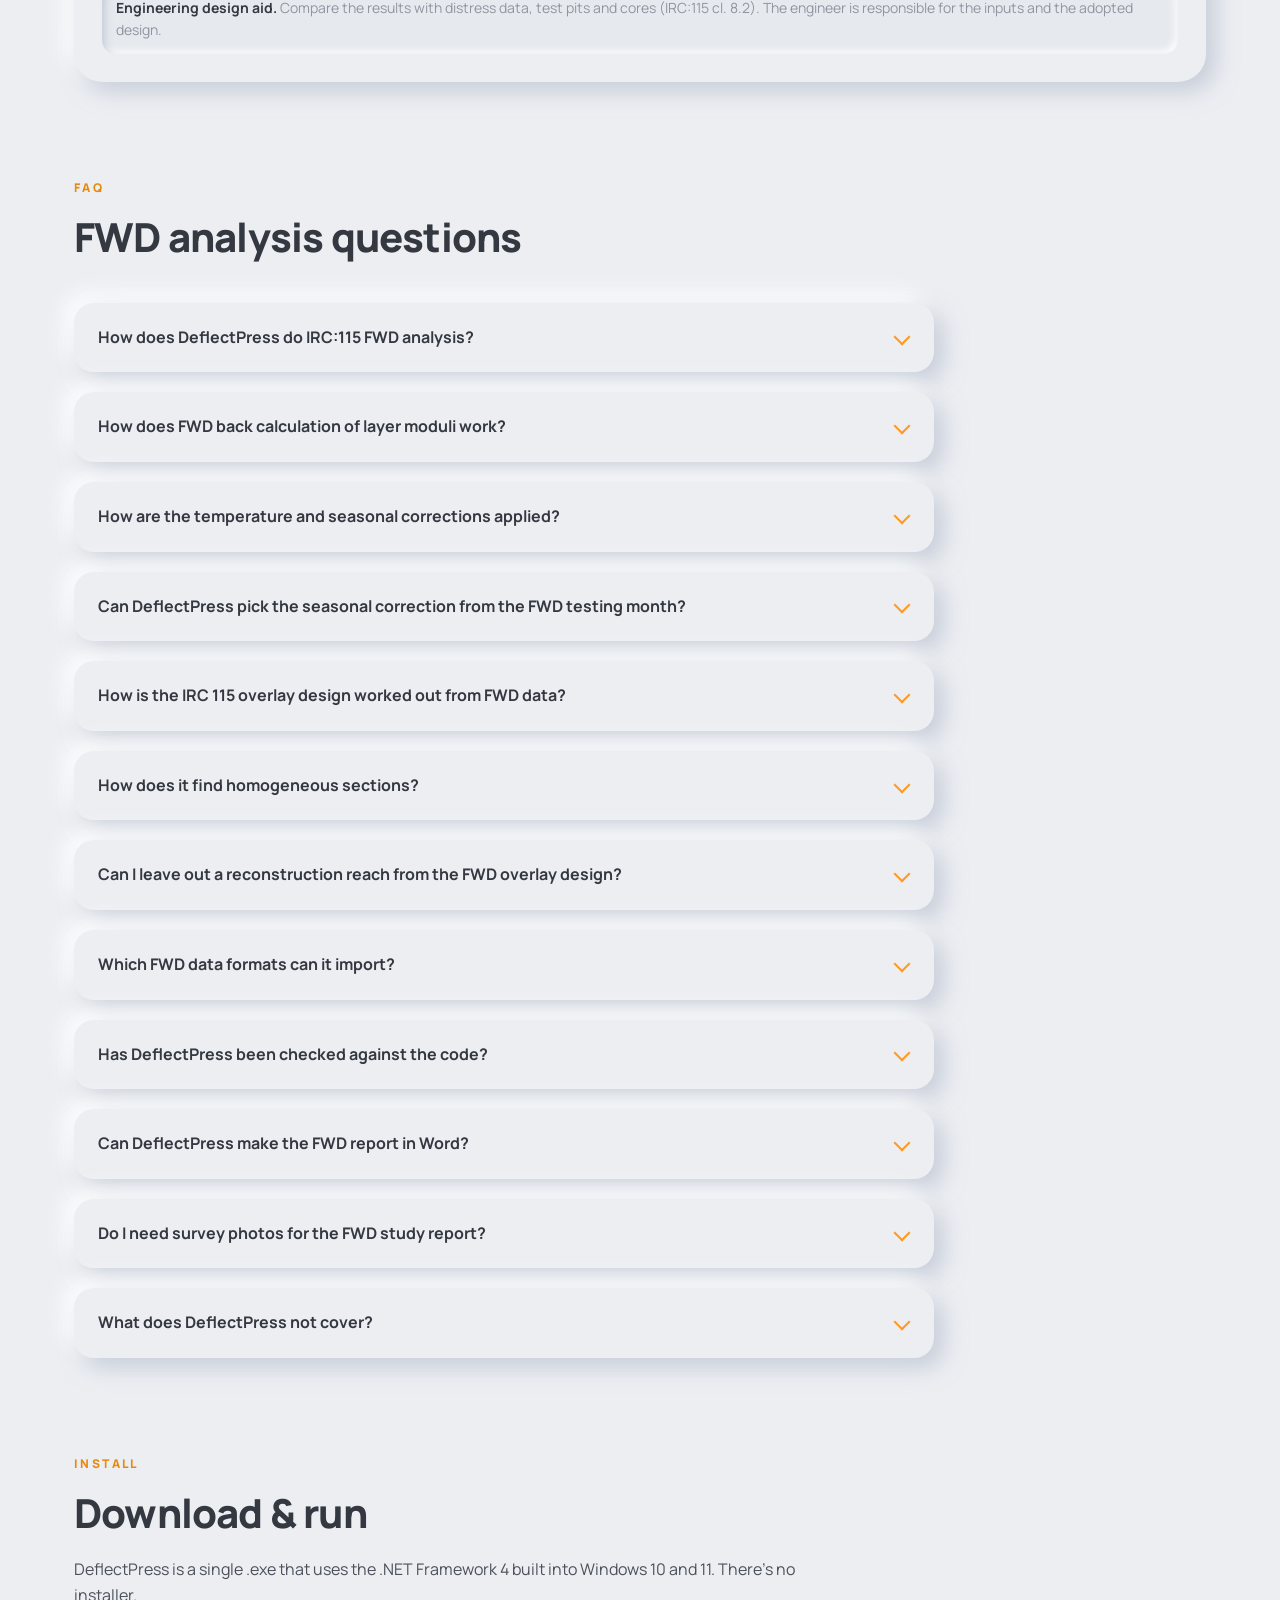
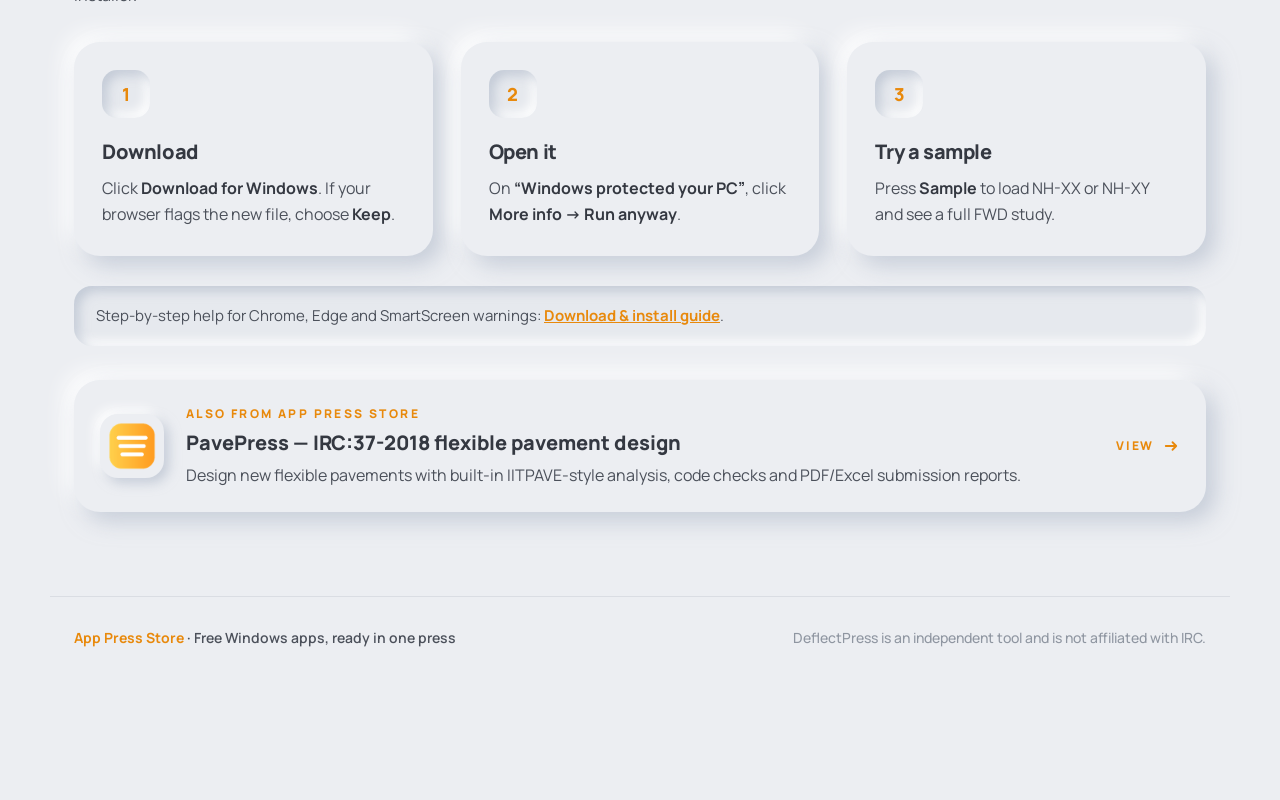
==== commit 2a54a660: "DeflectPress v1.3: FWD report in Word (Format 01 / 02), multi-line inputs, survey photos Replace dow" ====
--- a/deflectpress/index.html
+++ b/deflectpress/index.html
@@ -5,7 +5,7 @@
   <meta name="viewport" content="width=device-width, initial-scale=1">
   <title>DeflectPress – FWD Analysis Software (IRC:115 Overlay Design)</title>
   <meta name="description" content="DeflectPress is free FWD analysis software for Windows. Analyse falling weight deflectometer data per IRC:115-2014: back calculation of layer moduli, homogeneous sections, temperature and seasonal correction, remaining life and overlay design.">
-  <meta name="keywords" content="FWD analysis software, falling weight deflectometer analysis, FWD back calculation, backcalculation of layer moduli, IRC 115 overlay design, IRC:115-2014, pavement structural evaluation, remaining life, homogeneous sections, deflection basin, KGPBACK, KUAB fwd">
+  <meta name="keywords" content="FWD analysis software, falling weight deflectometer analysis, FWD back calculation, backcalculation of layer moduli, IRC 115 overlay design, IRC:115-2014, pavement structural evaluation, remaining life, homogeneous sections, deflection basin, KGPBACK, KUAB fwd, FWD report in Word, FWD study report format, IRC:115 report template">
   <meta name="robots" content="index, follow, max-image-preview:large">
   <link rel="canonical" href="https://apppress-store.github.io/deflectpress/">
   <meta name="theme-color" content="#ECEEF2" media="(prefers-color-scheme: light)">
@@ -42,14 +42,15 @@
         "applicationCategory": "EngineeringApplication",
         "applicationSubCategory": "Pavement structural evaluation",
         "operatingSystem": "Windows",
-        "softwareVersion": "1.2",
-        "fileSize": "341KB",
+        "softwareVersion": "1.3",
+        "fileSize": "446KB",
         "downloadUrl": "https://apppress-store.github.io/downloads/DeflectPress-FWD-Analysis.exe",
         "image": "https://apppress-store.github.io/assets/deflectpress-icon.png",
         "screenshot": [
           "https://apppress-store.github.io/assets/deflectpress/fwd-backcalculation-layer-moduli.webp",
           "https://apppress-store.github.io/assets/deflectpress/homogeneous-sections-cumulative-difference.webp",
-          "https://apppress-store.github.io/assets/deflectpress/remaining-life-overlay-design.webp"
+          "https://apppress-store.github.io/assets/deflectpress/remaining-life-overlay-design.webp",
+          "https://apppress-store.github.io/assets/deflectpress/fwd-report-in-word-format-01-02-survey-photos.webp"
         ],
         "isAccessibleForFree": true,
         "offers": { "@type": "Offer", "price": "0", "priceCurrency": "INR" },
@@ -84,6 +85,10 @@
             "acceptedAnswer": { "@type": "Answer", "text": "KUAB .fwd files and a table pasted from Excel (group, chainage, load, deflections D1 to Dn, pavement and air temperature). KGPBACK backcalculation output can be imported too." } },
           { "@type": "Question", "name": "Has DeflectPress been checked against the code?",
             "acceptedAnswer": { "@type": "Answer", "text": "Yes, against the IRC:115 Appendix IV worked example. The temperature and seasonal corrections and the 15th percentile moduli match exactly. Under the wheel centre the strains match the code: 284.4 vs 284.5 microstrain for the existing pavement, and 159.8 vs 159.8 microstrain with the 95 mm overlay. The layered-elastic solver matches IITPAVE to 0.2%." } },
+          { "@type": "Question", "name": "Can DeflectPress make the FWD report in Word?",
+            "acceptedAnswer": { "@type": "Answer", "text": "Yes. On the Word Report page, choose Format 01 or Format 02 and DeflectPress writes an editable FWD report in Word (.docx) with contents, tables, annexures and charts. Format 01 has a cover with the client and testing-agency blocks and logos, lists of tables and figures, chapters 1 and 2, and landscape Annexures 1.1 to 1.4 (deflections, moduli, remaining life, and overlay with the BC / DBM split). Format 02 has a running header and page numbers, contents, lists of tables, figures and annexures, acronyms, chapters 1 to 5 with Tables 1 to 4, and Annexures 1 (basic data) and 2 (back calculation). The contents and the table and figure lists are real Word fields, so the IRC:115 report template stays easy to edit." } },
+          { "@type": "Question", "name": "Do I need survey photos for the FWD study report?",
+            "acceptedAnswer": { "@type": "Answer", "text": "No. Survey photos are optional. If you add them, they print two per row with captions (Photo 1.1, 1.2 …). Without photos, the photo section and its list-of-figures entries are left out of the report." } },
           { "@type": "Question", "name": "What does DeflectPress not cover?",
             "acceptedAnswer": { "@type": "Answer", "text": "Rigid pavements (IRC:117), Benkelman beam deflection (IRC:81), FWD formats other than KUAB .fwd and pasted tables, and a cemented-base fatigue criterion. It is an engineering design aid: results must be compared with distress data, test pits and cores, and the engineer is responsible for the inputs and the adopted design." } }
         ]
@@ -141,18 +146,18 @@
           <div class="cta-row">
             <a class="btn btn-amber" href="/downloads/DeflectPress-FWD-Analysis.exe" download="DeflectPress-FWD-Analysis.exe">
               <svg viewBox="0 0 24 24" aria-hidden="true"><path d="M12 4v11m0 0-4.5-4.5M12 15l4.5-4.5M5 19h14"/></svg>
-              Download for Windows <small>341 KB · .exe</small>
+              Download for Windows <small>446 KB · .exe</small>
             </a>
             <a class="btn btn-soft" href="#features">See what it does</a>
           </div>
           <ul class="facts">
-            <li class="inset-pill">v1.2</li>
+            <li class="inset-pill">v1.3</li>
             <li class="inset-pill">Single .exe · no install</li>
             <li class="inset-pill">Light &amp; dark</li>
           </ul>
           <details class="hash">
             <summary>Verify the download (SHA-256)</summary>
-            <code class="inset">9FC73B153A03F0111EC4DCE115F5A5EFAD34A290A655A2A7DD555FAE1CE95163</code>
+            <code class="inset">172FC3BDC3AA8AE188DFB7A6FE9731D9D9F7E7C0DC1D967800A1B75390391254</code>
             <p>In PowerShell: <code>Get-FileHash "DeflectPress-FWD-Analysis.exe"</code></p>
           </details>
         </div>
@@ -239,12 +244,36 @@
             <h3>IRC checks and ready-to-submit reports</h3>
             <ul class="features">
               <li>PDF / HTML FWD study report: chapters, charts, summary of overlay sections, IRC checks and annexures</li>
+              <li>Editable FWD report in Word (.docx): Format 01 or Format 02</li>
               <li>Excel workbook with live formulas, plus CSV</li>
               <li>Optional client and consultant logos on the reports</li>
               <li>Two built-in samples: NH-XX (synthetic) and NH-XY (a real two-lane survey, anonymised)</li>
             </ul>
           </div>
           <div class="shot-well inset"><img src="/assets/deflectpress/irc115-checks-summary.webp" width="1200" height="767" loading="lazy" alt="IRC:115 checks summary for the FWD study"></div>
+        </article>
+        <article class="feature-row raised">
+          <div class="feature-text">
+            <h3>FWD report in Word: Format 01 or Format 02</h3>
+            <ul class="features">
+              <li><b>New in v1.3:</b> an editable FWD study report format in Word (.docx), in two layouts</li>
+              <li>Format 01: cover with client and testing-agency blocks and logos, lists of tables and figures, chapters 1 and 2, landscape Annexures 1.1 to 1.4</li>
+              <li>Format 02: running header and page numbers, contents, acronyms, chapters 1 to 5 with Tables 1 to 4, Annexures 1 and 2</li>
+              <li>Overlay split into BC (30 / 40 / 50 mm) plus DBM, or a single layer</li>
+              <li>Optional survey photos, two per row with captions; left out when there are none</li>
+            </ul>
+          </div>
+          <div class="shot-well inset"><img src="/assets/deflectpress/fwd-report-in-word-format-01-02-survey-photos.webp" width="1200" height="767" loading="lazy" alt="FWD report in Word: choosing Format 01 or Format 02, overlay layers and optional survey photos in DeflectPress"></div>
+        </article>
+        <article class="feature-row raised">
+          <div class="feature-text">
+            <h3>Project details on several lines</h3>
+            <ul class="features">
+              <li>Project name, client, testing agency and FWD equipment can each take several lines</li>
+              <li>Press Enter for a new line, or paste an address from Word; each line prints on the report cover</li>
+            </ul>
+          </div>
+          <div class="shot-well inset"><img src="/assets/deflectpress/project-multi-line-client-testing-agency.webp" width="1200" height="767" loading="lazy" alt="DeflectPress project page with multi-line client and testing agency for the FWD report cover"></div>
         </article>
       </div>
 
@@ -301,6 +330,14 @@
         <details class="raised">
           <summary>Has DeflectPress been checked against the code?</summary>
           <p>Yes, against the IRC:115 Appendix IV worked example. The temperature and seasonal corrections and the 15th percentile moduli match exactly. Under the wheel centre the strains match the code: 284.4 vs 284.5 microstrain for the existing pavement, and 159.8 vs 159.8 microstrain with the 95 mm overlay. The layered-elastic solver matches IITPAVE to 0.2%.</p>
+        </details>
+        <details class="raised">
+          <summary>Can DeflectPress make the FWD report in Word?</summary>
+          <p>Yes. On the Word Report page, choose Format 01 or Format 02 and DeflectPress writes an editable FWD report in Word (.docx) with contents, tables, annexures and charts. Format 01 has a cover with the client and testing-agency blocks and logos, lists of tables and figures, chapters 1 and 2, and landscape Annexures 1.1 to 1.4 (deflections, moduli, remaining life, and overlay with the BC / DBM split). Format 02 has a running header and page numbers, contents, lists of tables, figures and annexures, acronyms, chapters 1 to 5 with Tables 1 to 4, and Annexures 1 (basic data) and 2 (back calculation). The contents and the table and figure lists are real Word fields, so the IRC:115 report template stays easy to edit.</p>
+        </details>
+        <details class="raised">
+          <summary>Do I need survey photos for the FWD study report?</summary>
+          <p>No. Survey photos are optional. If you add them, they print two per row with captions (Photo 1.1, 1.2 …). Without photos, the photo section and its list-of-figures entries are left out of the report.</p>
         </details>
         <details class="raised">
           <summary>What does DeflectPress not cover?</summary>
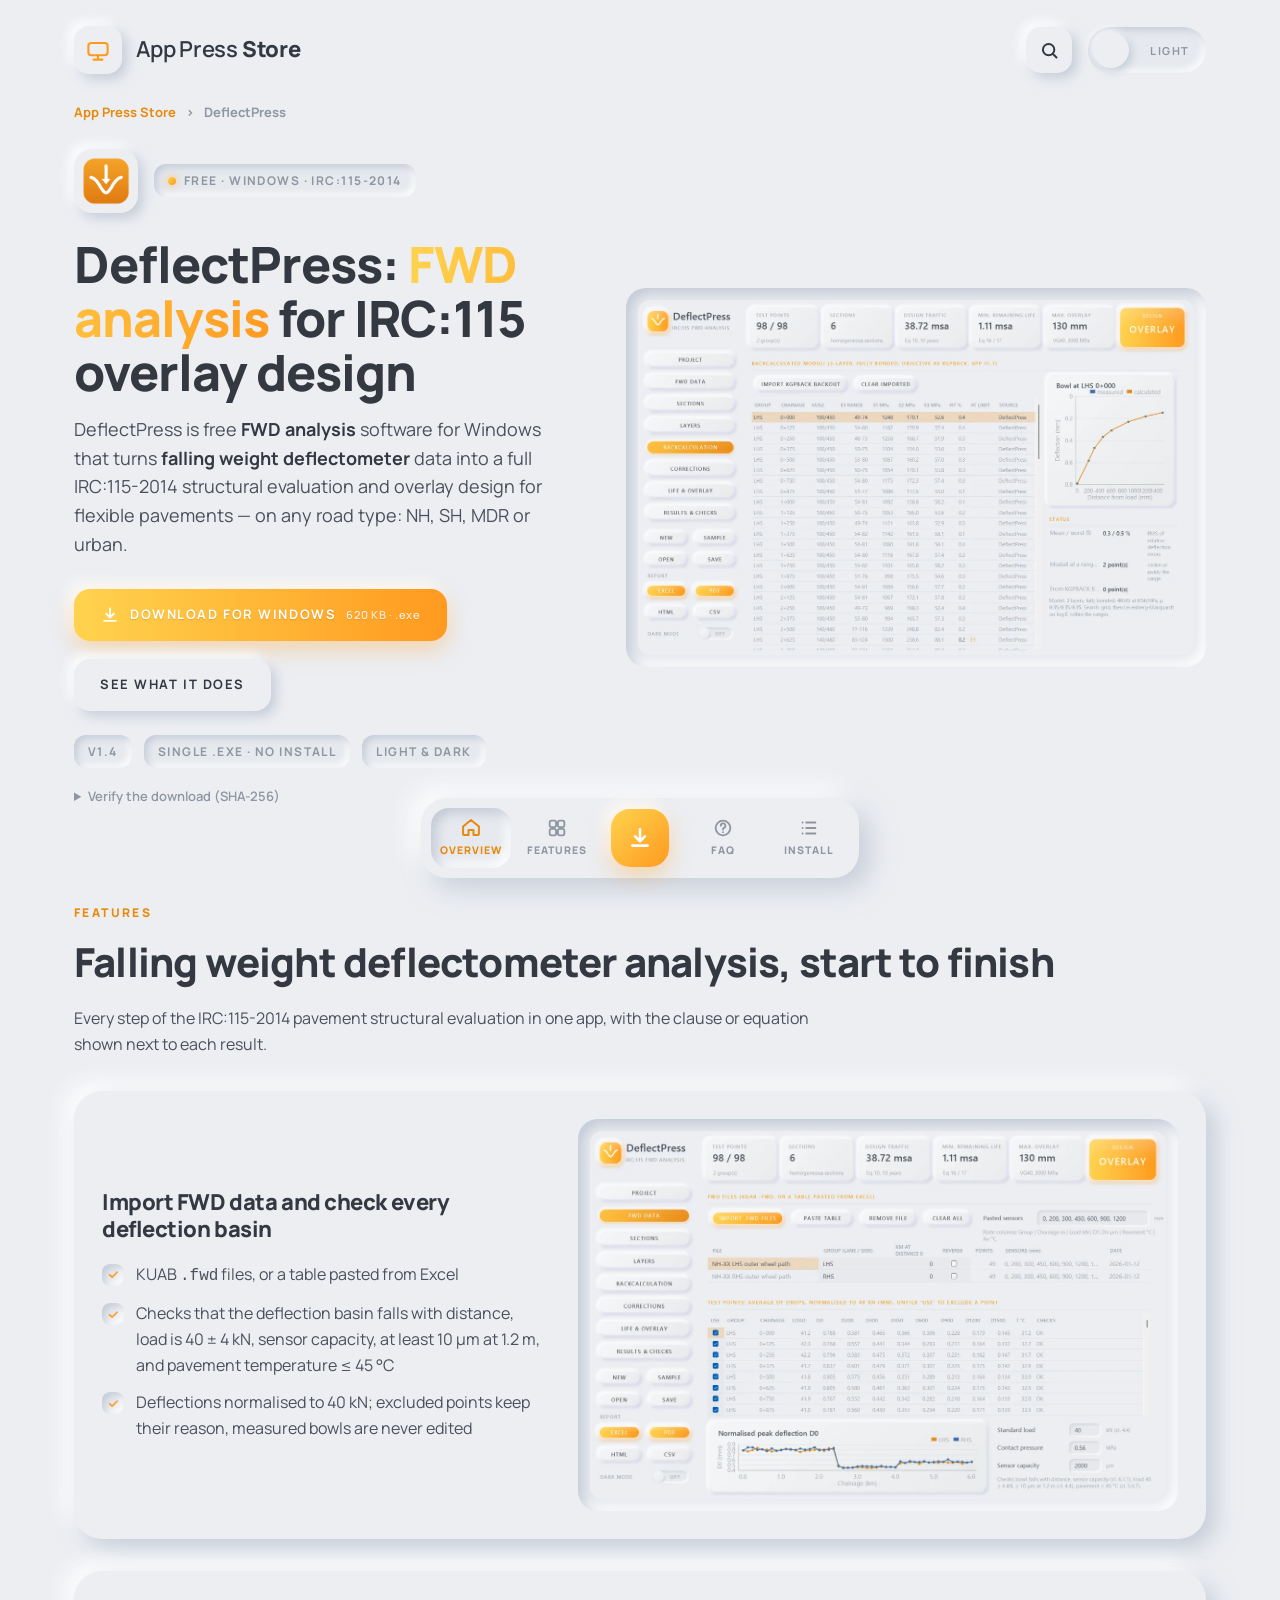
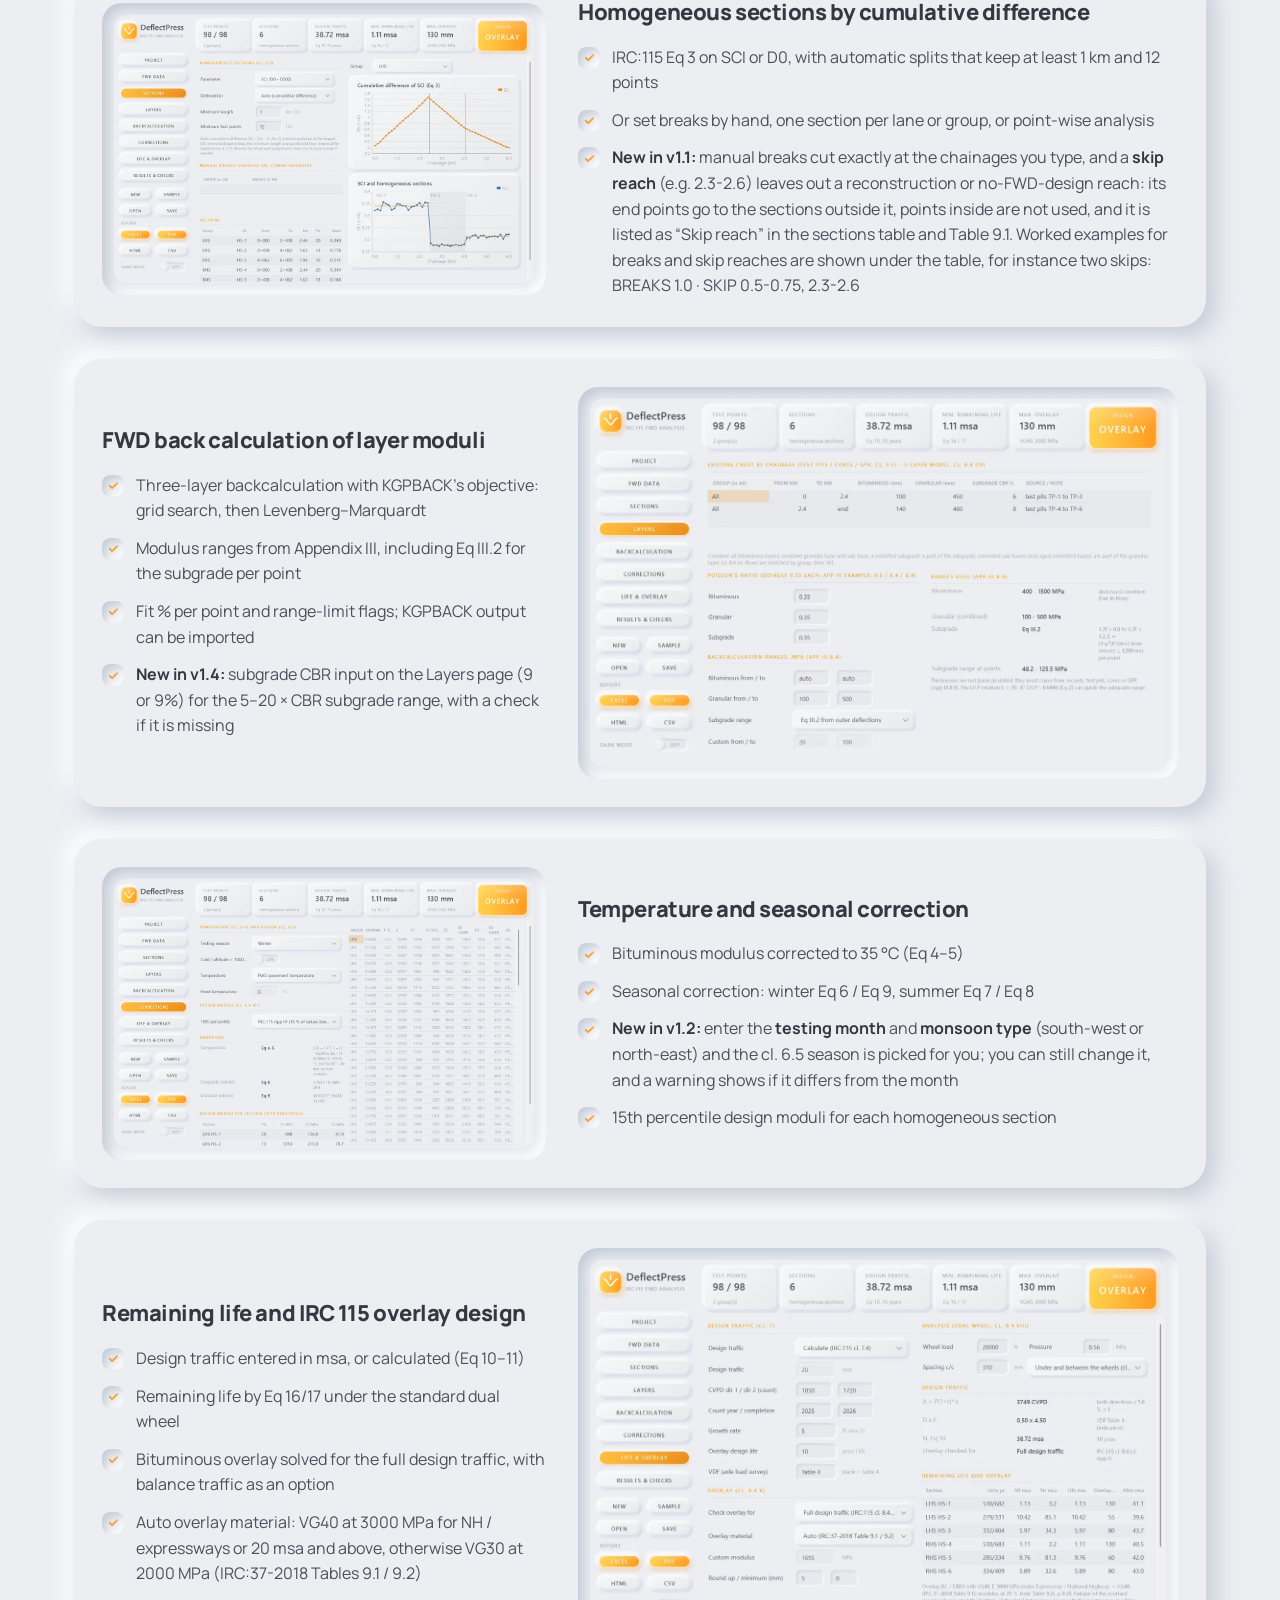
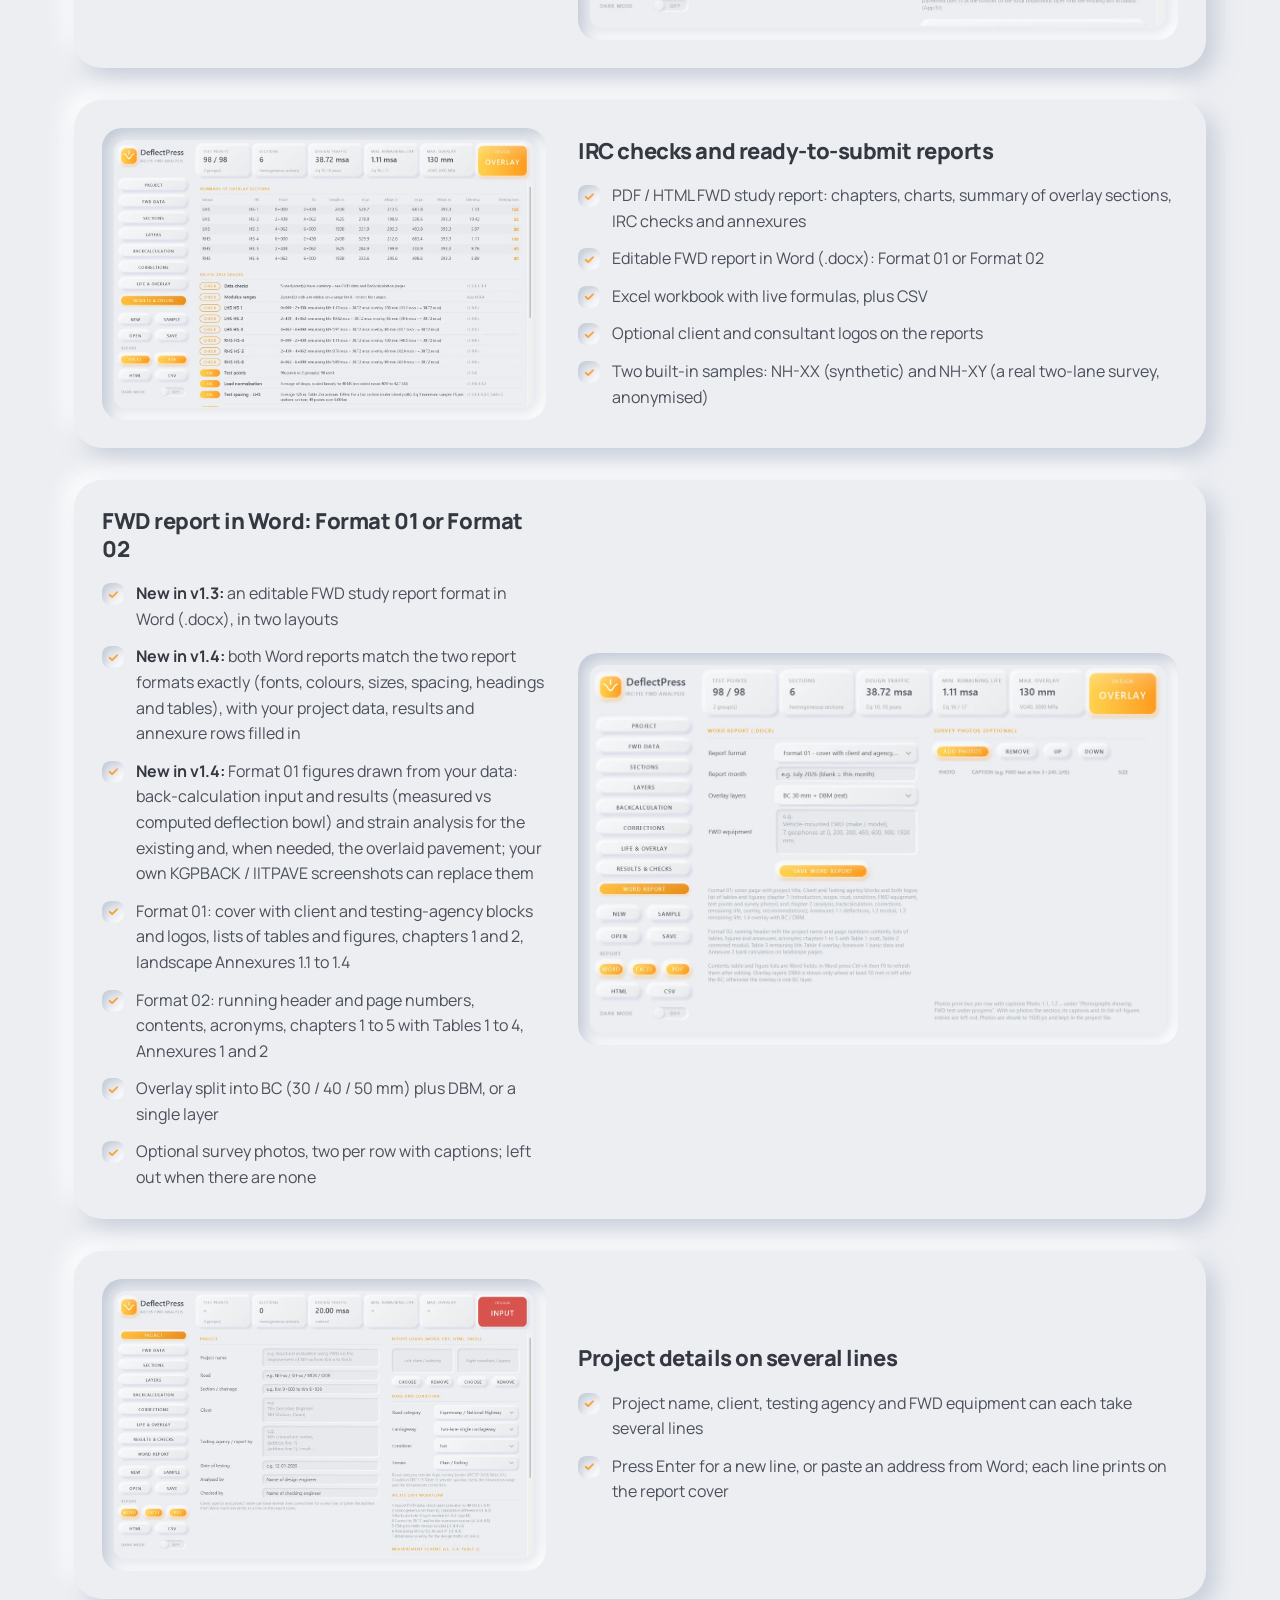
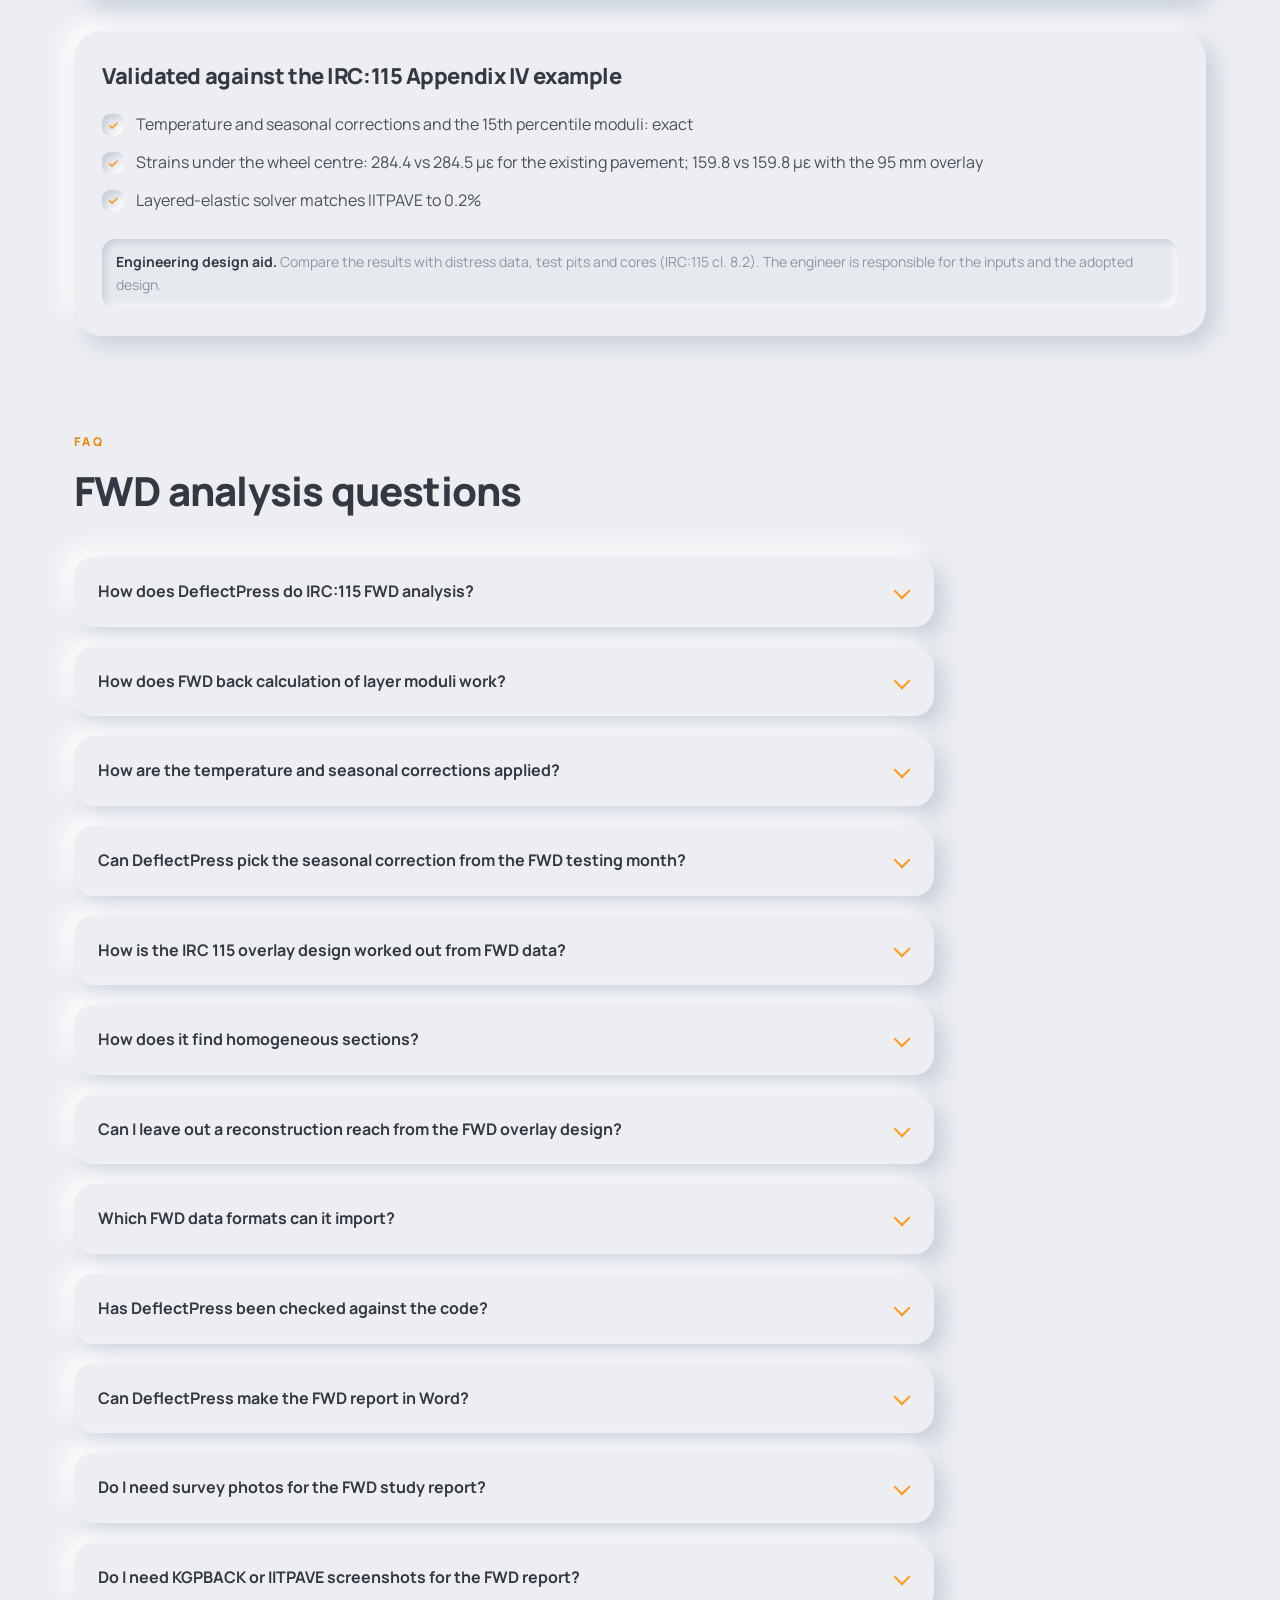
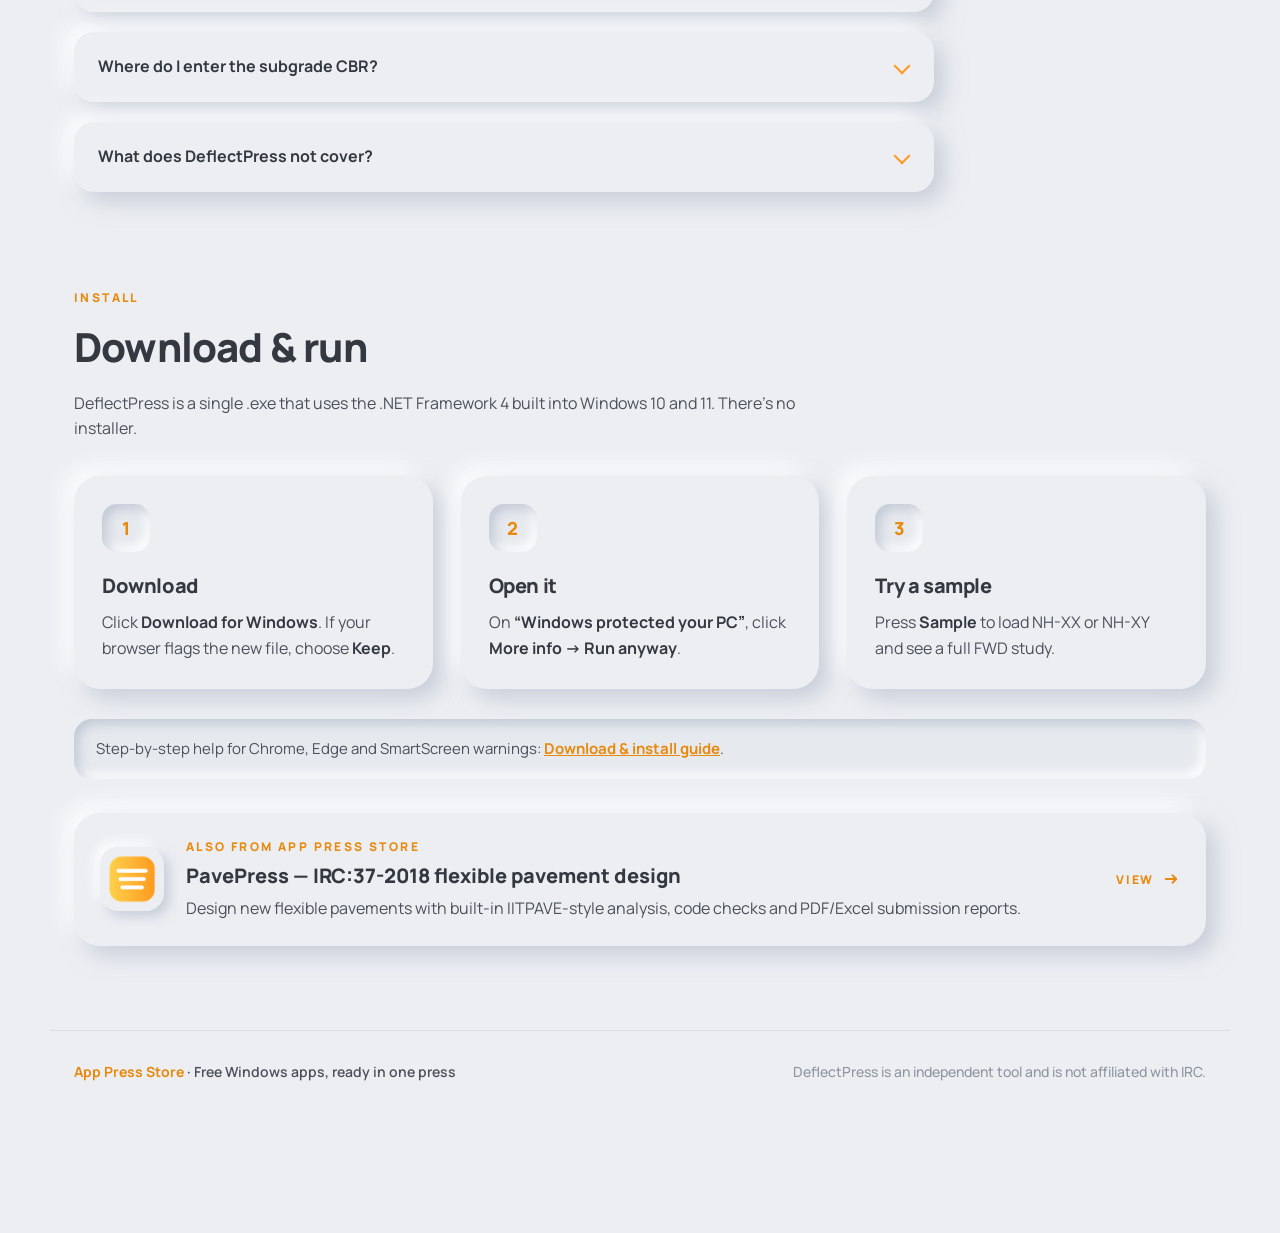
==== commit 835f3573: "DeflectPress v1.4: Word reports match both formats, drawn figures, subgrade CBR Replace download (63" ====
--- a/deflectpress/index.html
+++ b/deflectpress/index.html
@@ -42,8 +42,8 @@
         "applicationCategory": "EngineeringApplication",
         "applicationSubCategory": "Pavement structural evaluation",
         "operatingSystem": "Windows",
-        "softwareVersion": "1.3",
-        "fileSize": "446KB",
+        "softwareVersion": "1.4",
+        "fileSize": "620KB",
         "downloadUrl": "https://apppress-store.github.io/downloads/DeflectPress-FWD-Analysis.exe",
         "image": "https://apppress-store.github.io/assets/deflectpress-icon.png",
         "screenshot": [
@@ -86,9 +86,13 @@
           { "@type": "Question", "name": "Has DeflectPress been checked against the code?",
             "acceptedAnswer": { "@type": "Answer", "text": "Yes, against the IRC:115 Appendix IV worked example. The temperature and seasonal corrections and the 15th percentile moduli match exactly. Under the wheel centre the strains match the code: 284.4 vs 284.5 microstrain for the existing pavement, and 159.8 vs 159.8 microstrain with the 95 mm overlay. The layered-elastic solver matches IITPAVE to 0.2%." } },
           { "@type": "Question", "name": "Can DeflectPress make the FWD report in Word?",
-            "acceptedAnswer": { "@type": "Answer", "text": "Yes. On the Word Report page, choose Format 01 or Format 02 and DeflectPress writes an editable FWD report in Word (.docx) with contents, tables, annexures and charts. Format 01 has a cover with the client and testing-agency blocks and logos, lists of tables and figures, chapters 1 and 2, and landscape Annexures 1.1 to 1.4 (deflections, moduli, remaining life, and overlay with the BC / DBM split). Format 02 has a running header and page numbers, contents, lists of tables, figures and annexures, acronyms, chapters 1 to 5 with Tables 1 to 4, and Annexures 1 (basic data) and 2 (back calculation). The contents and the table and figure lists are real Word fields, so the IRC:115 report template stays easy to edit." } },
+            "acceptedAnswer": { "@type": "Answer", "text": "Yes. On the Word Report page, choose Format 01 or Format 02 and DeflectPress writes an editable FWD report in Word (.docx) with contents, tables, annexures and charts. Format 01 has a cover with the client and testing-agency blocks and logos, lists of tables and figures, chapters 1 and 2, and landscape Annexures 1.1 to 1.4 (deflections, moduli, remaining life, and overlay with the BC / DBM split). Format 02 has a running header and page numbers, contents, lists of tables, figures and annexures, acronyms, chapters 1 to 5 with Tables 1 to 4, and Annexures 1 (basic data) and 2 (back calculation). The contents and the table and figure lists are real Word fields, so the IRC:115 report template stays easy to edit. From v1.4 both Word reports keep the fonts, colours, sizes, spacing, headings and tables of the two report formats exactly, and fill in the project data, results and annexure rows." } },
           { "@type": "Question", "name": "Do I need survey photos for the FWD study report?",
             "acceptedAnswer": { "@type": "Answer", "text": "No. Survey photos are optional. If you add them, they print two per row with captions (Photo 1.1, 1.2 …). Without photos, the photo section and its list-of-figures entries are left out of the report." } },
+          { "@type": "Question", "name": "Do I need KGPBACK or IITPAVE screenshots for the FWD report?",
+            "acceptedAnswer": { "@type": "Answer", "text": "No. DeflectPress draws the back-calculation figures (input, and measured vs computed deflection bowl) and the strain-analysis figures (input and results for the existing pavement and, when needed, the overlaid pavement) from its own results. If you prefer your own KGPBACK or IITPAVE screenshots, add them on the Word Report page and they replace the drawn figures; the figures renumber automatically." } },
+          { "@type": "Question", "name": "Where do I enter the subgrade CBR?",
+            "acceptedAnswer": { "@type": "Answer", "text": "On the Layers page, as 9 or 9%. DeflectPress uses it for the 5 to 20 × CBR subgrade modulus range, and a check flags a missing CBR." } },
           { "@type": "Question", "name": "What does DeflectPress not cover?",
             "acceptedAnswer": { "@type": "Answer", "text": "Rigid pavements (IRC:117), Benkelman beam deflection (IRC:81), FWD formats other than KUAB .fwd and pasted tables, and a cemented-base fatigue criterion. It is an engineering design aid: results must be compared with distress data, test pits and cores, and the engineer is responsible for the inputs and the adopted design." } }
         ]
@@ -146,18 +150,18 @@
           <div class="cta-row">
             <a class="btn btn-amber" href="/downloads/DeflectPress-FWD-Analysis.exe" download="DeflectPress-FWD-Analysis.exe">
               <svg viewBox="0 0 24 24" aria-hidden="true"><path d="M12 4v11m0 0-4.5-4.5M12 15l4.5-4.5M5 19h14"/></svg>
-              Download for Windows <small>446 KB · .exe</small>
+              Download for Windows <small>620 KB · .exe</small>
             </a>
             <a class="btn btn-soft" href="#features">See what it does</a>
           </div>
           <ul class="facts">
-            <li class="inset-pill">v1.3</li>
+            <li class="inset-pill">v1.4</li>
             <li class="inset-pill">Single .exe · no install</li>
             <li class="inset-pill">Light &amp; dark</li>
           </ul>
           <details class="hash">
             <summary>Verify the download (SHA-256)</summary>
-            <code class="inset">172FC3BDC3AA8AE188DFB7A6FE9731D9D9F7E7C0DC1D967800A1B75390391254</code>
+            <code class="inset">8ADDB9BD4CA19D033EA035C3B62BDD7B56F97715617E70E580A0C921407C6E02</code>
             <p>In PowerShell: <code>Get-FileHash "DeflectPress-FWD-Analysis.exe"</code></p>
           </details>
         </div>
@@ -208,6 +212,7 @@
               <li>Three-layer backcalculation with KGPBACK's objective: grid search, then Levenberg–Marquardt</li>
               <li>Modulus ranges from Appendix III, including Eq III.2 for the subgrade per point</li>
               <li>Fit % per point and range-limit flags; KGPBACK output can be imported</li>
+              <li><b>New in v1.4:</b> subgrade CBR input on the Layers page (9 or 9%) for the 5–20 × CBR subgrade range, with a check if it is missing</li>
             </ul>
           </div>
           <div class="shot-well inset"><img src="/assets/deflectpress/pavement-layers-backcalculation-ranges.webp" width="1200" height="767" loading="lazy" alt="Pavement layers and backcalculation modulus ranges from IRC:115 Appendix III"></div>
@@ -257,6 +262,8 @@
             <h3>FWD report in Word: Format 01 or Format 02</h3>
             <ul class="features">
               <li><b>New in v1.3:</b> an editable FWD study report format in Word (.docx), in two layouts</li>
+              <li><b>New in v1.4:</b> both Word reports match the two report formats exactly (fonts, colours, sizes, spacing, headings and tables), with your project data, results and annexure rows filled in</li>
+              <li><b>New in v1.4:</b> Format 01 figures drawn from your data: back-calculation input and results (measured vs computed deflection bowl) and strain analysis for the existing and, when needed, the overlaid pavement; your own KGPBACK / IITPAVE screenshots can replace them</li>
               <li>Format 01: cover with client and testing-agency blocks and logos, lists of tables and figures, chapters 1 and 2, landscape Annexures 1.1 to 1.4</li>
               <li>Format 02: running header and page numbers, contents, acronyms, chapters 1 to 5 with Tables 1 to 4, Annexures 1 and 2</li>
               <li>Overlay split into BC (30 / 40 / 50 mm) plus DBM, or a single layer</li>
@@ -333,11 +340,19 @@
         </details>
         <details class="raised">
           <summary>Can DeflectPress make the FWD report in Word?</summary>
-          <p>Yes. On the Word Report page, choose Format 01 or Format 02 and DeflectPress writes an editable FWD report in Word (.docx) with contents, tables, annexures and charts. Format 01 has a cover with the client and testing-agency blocks and logos, lists of tables and figures, chapters 1 and 2, and landscape Annexures 1.1 to 1.4 (deflections, moduli, remaining life, and overlay with the BC / DBM split). Format 02 has a running header and page numbers, contents, lists of tables, figures and annexures, acronyms, chapters 1 to 5 with Tables 1 to 4, and Annexures 1 (basic data) and 2 (back calculation). The contents and the table and figure lists are real Word fields, so the IRC:115 report template stays easy to edit.</p>
+          <p>Yes. On the Word Report page, choose Format 01 or Format 02 and DeflectPress writes an editable FWD report in Word (.docx) with contents, tables, annexures and charts. Format 01 has a cover with the client and testing-agency blocks and logos, lists of tables and figures, chapters 1 and 2, and landscape Annexures 1.1 to 1.4 (deflections, moduli, remaining life, and overlay with the BC / DBM split). Format 02 has a running header and page numbers, contents, lists of tables, figures and annexures, acronyms, chapters 1 to 5 with Tables 1 to 4, and Annexures 1 (basic data) and 2 (back calculation). The contents and the table and figure lists are real Word fields, so the IRC:115 report template stays easy to edit. From v1.4 both Word reports keep the fonts, colours, sizes, spacing, headings and tables of the two report formats exactly, and fill in the project data, results and annexure rows.</p>
         </details>
         <details class="raised">
           <summary>Do I need survey photos for the FWD study report?</summary>
           <p>No. Survey photos are optional. If you add them, they print two per row with captions (Photo 1.1, 1.2 …). Without photos, the photo section and its list-of-figures entries are left out of the report.</p>
+        </details>
+        <details class="raised">
+          <summary>Do I need KGPBACK or IITPAVE screenshots for the FWD report?</summary>
+          <p>No. DeflectPress draws the back-calculation figures (input, and measured vs computed deflection bowl) and the strain-analysis figures (input and results for the existing pavement and, when needed, the overlaid pavement) from its own results. If you prefer your own KGPBACK or IITPAVE screenshots, add them on the Word Report page and they replace the drawn figures; the figures renumber automatically.</p>
+        </details>
+        <details class="raised">
+          <summary>Where do I enter the subgrade CBR?</summary>
+          <p>On the Layers page, as 9 or 9%. DeflectPress uses it for the 5 to 20 × CBR subgrade modulus range, and a check flags a missing CBR.</p>
         </details>
         <details class="raised">
           <summary>What does DeflectPress not cover?</summary>
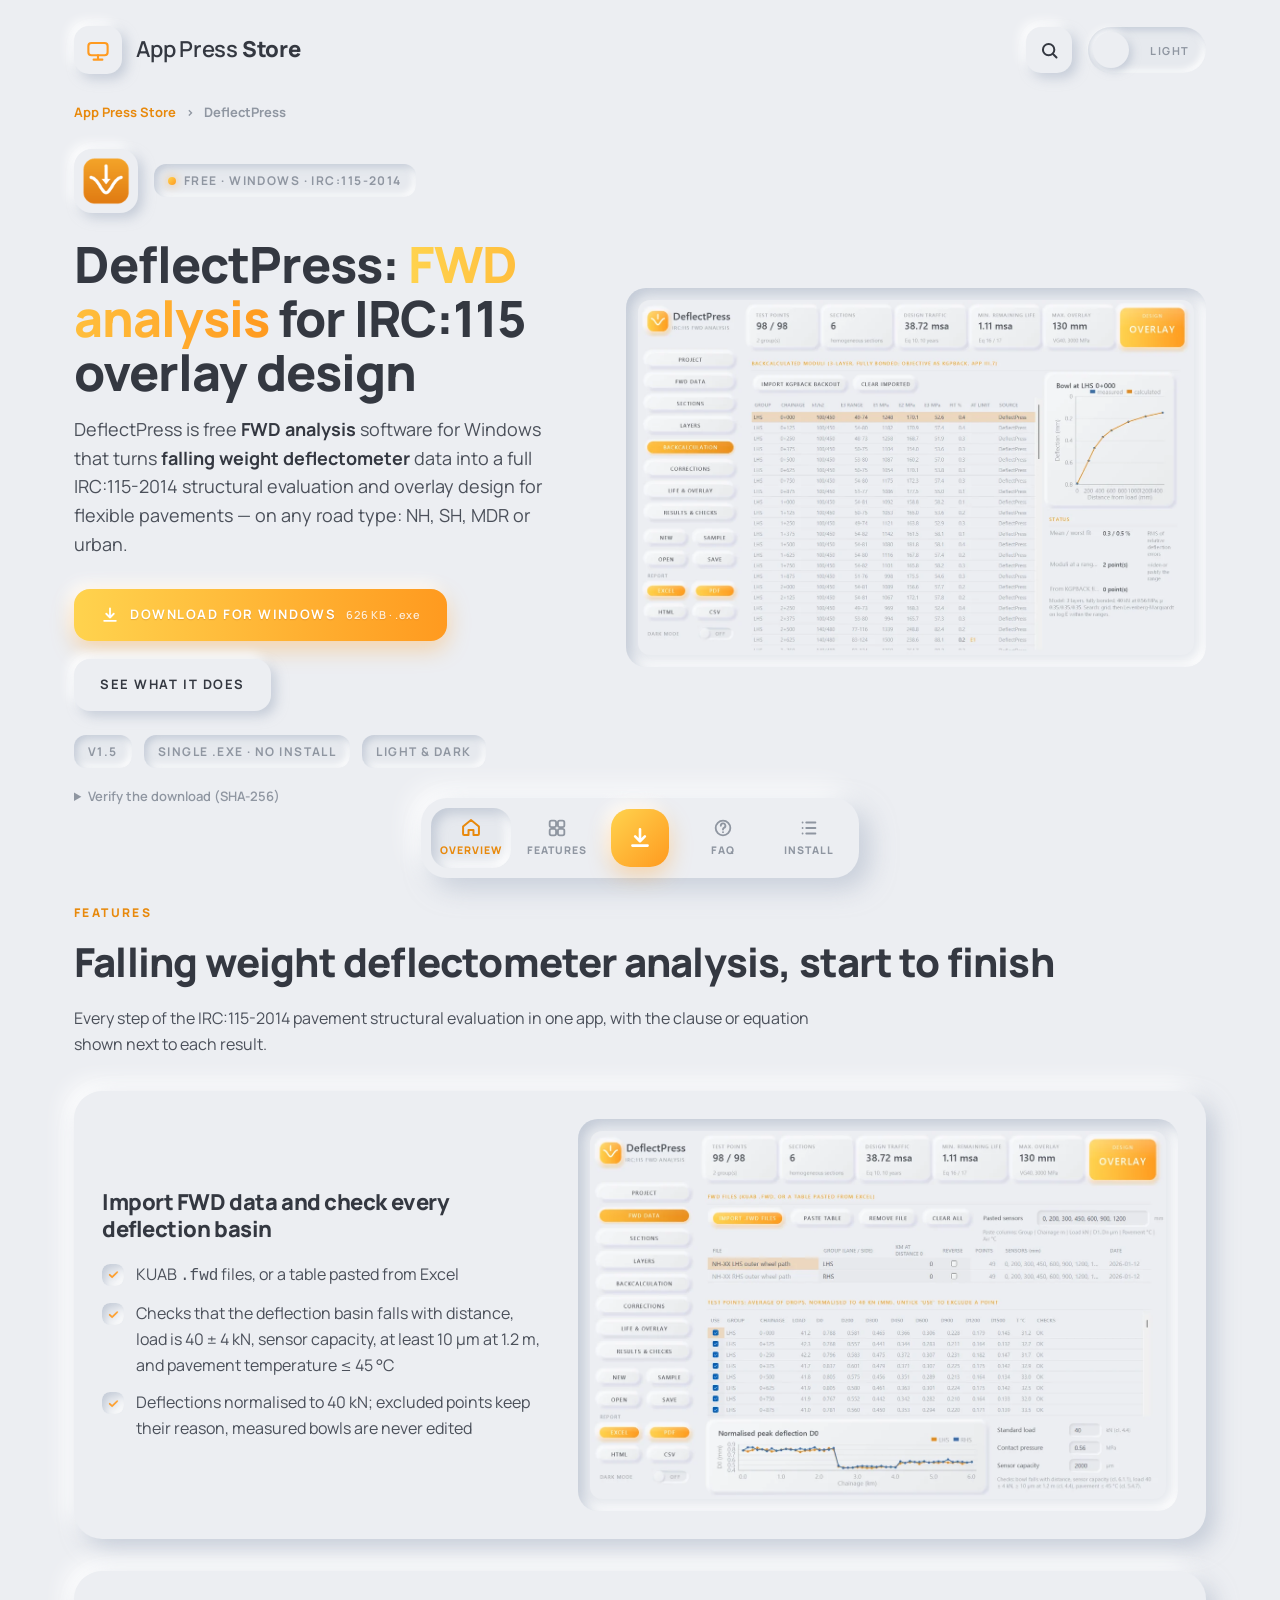
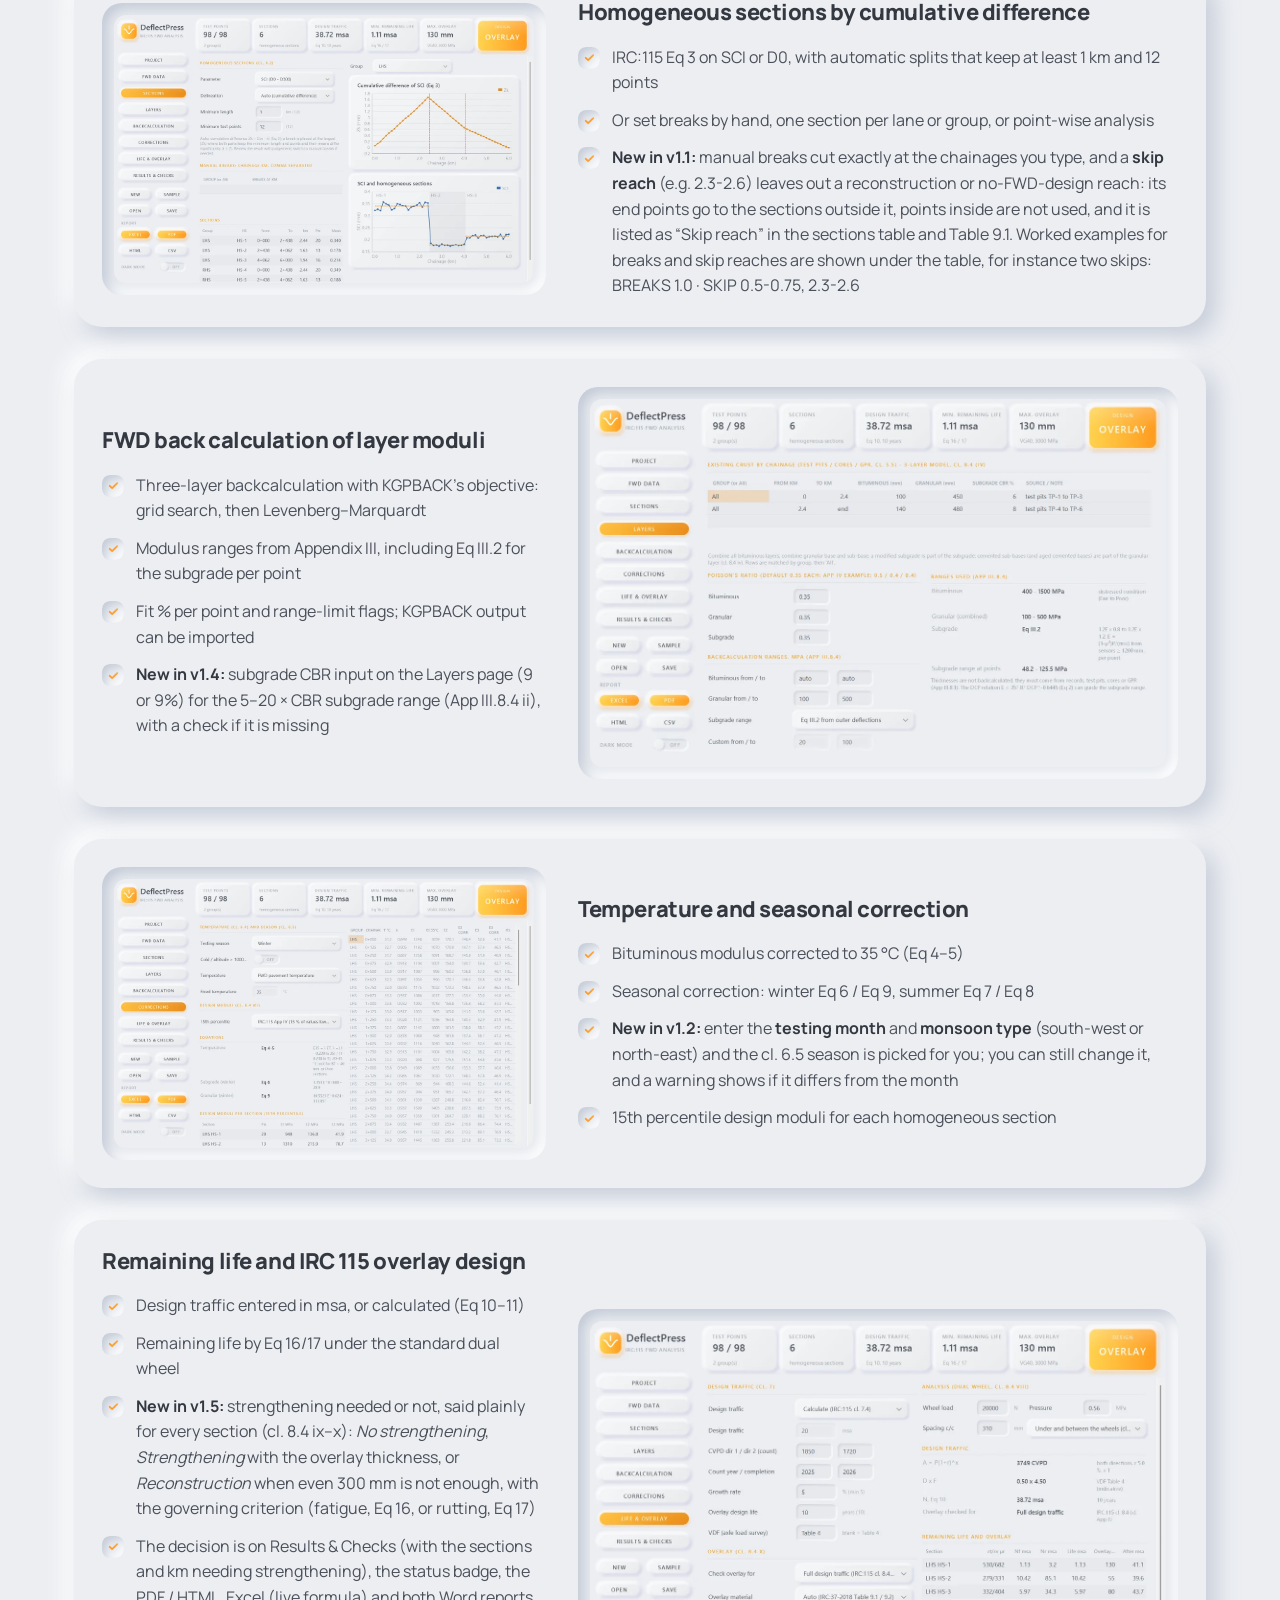
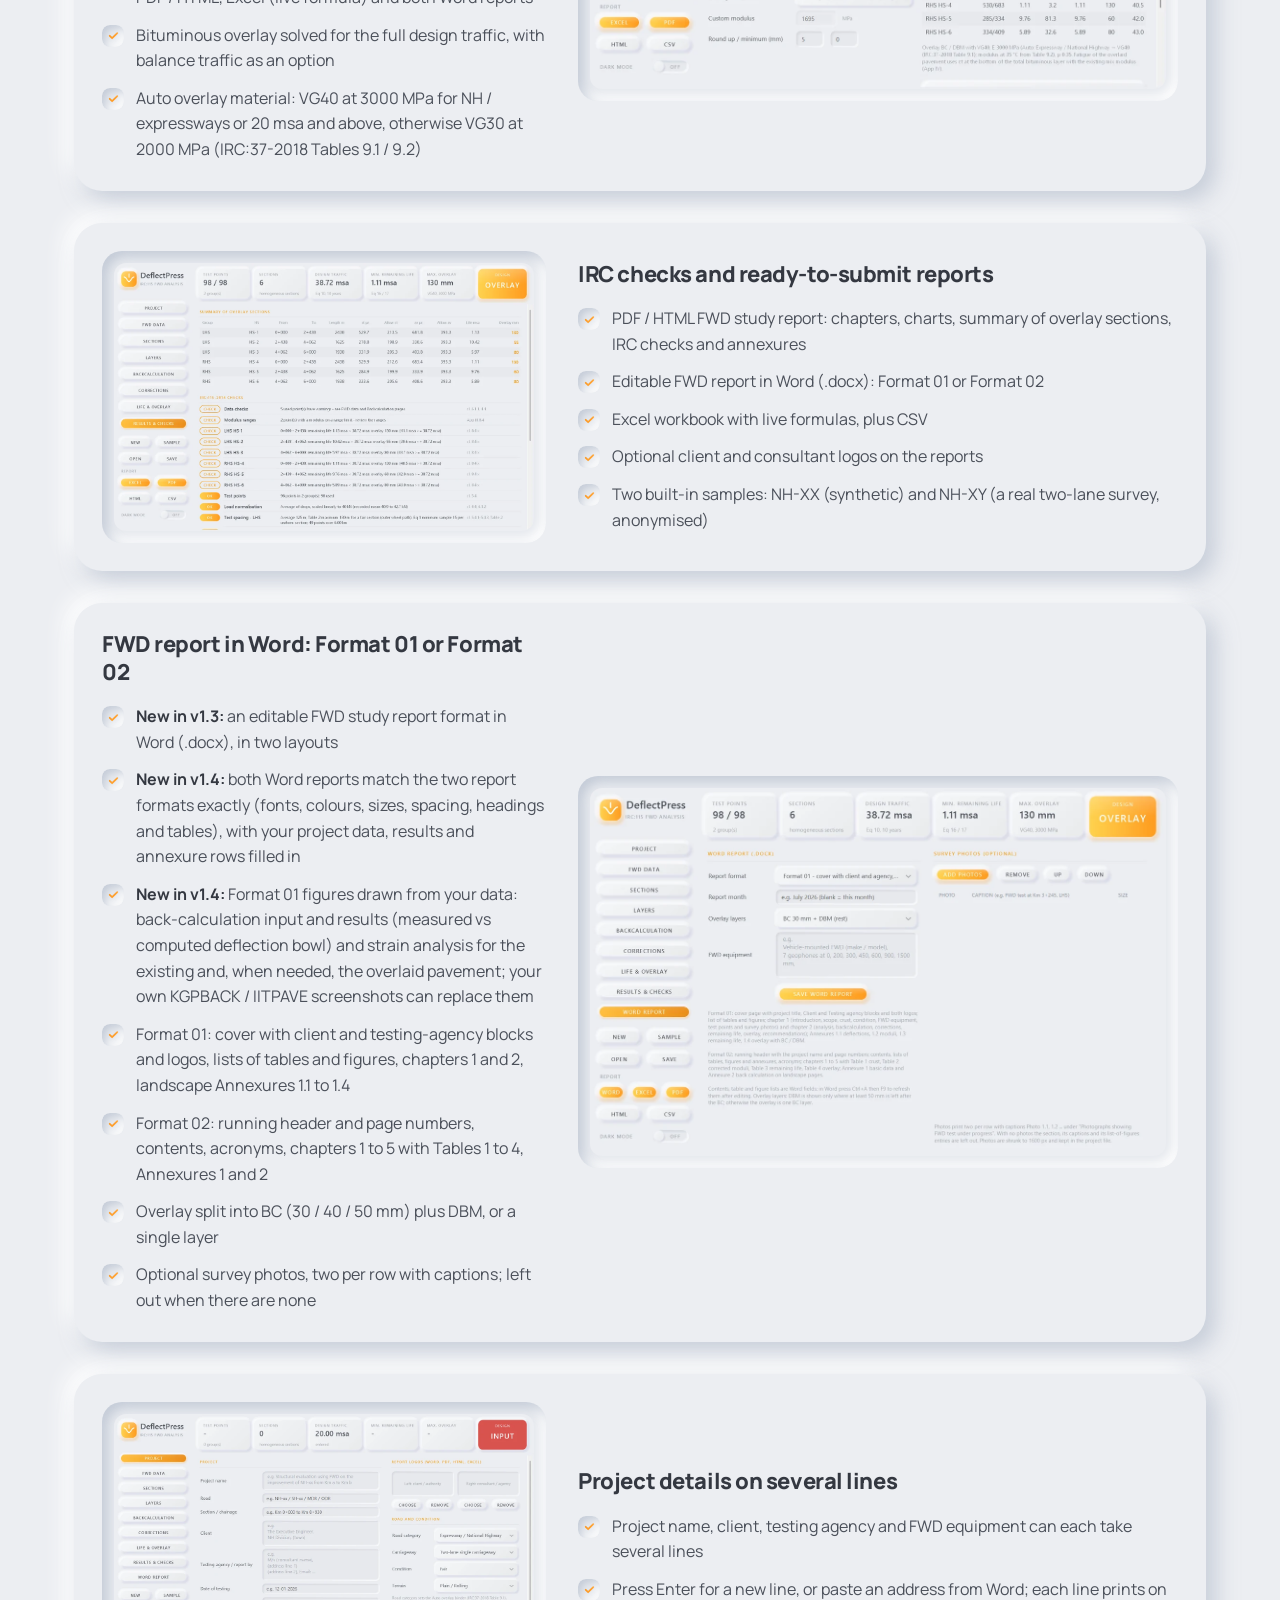
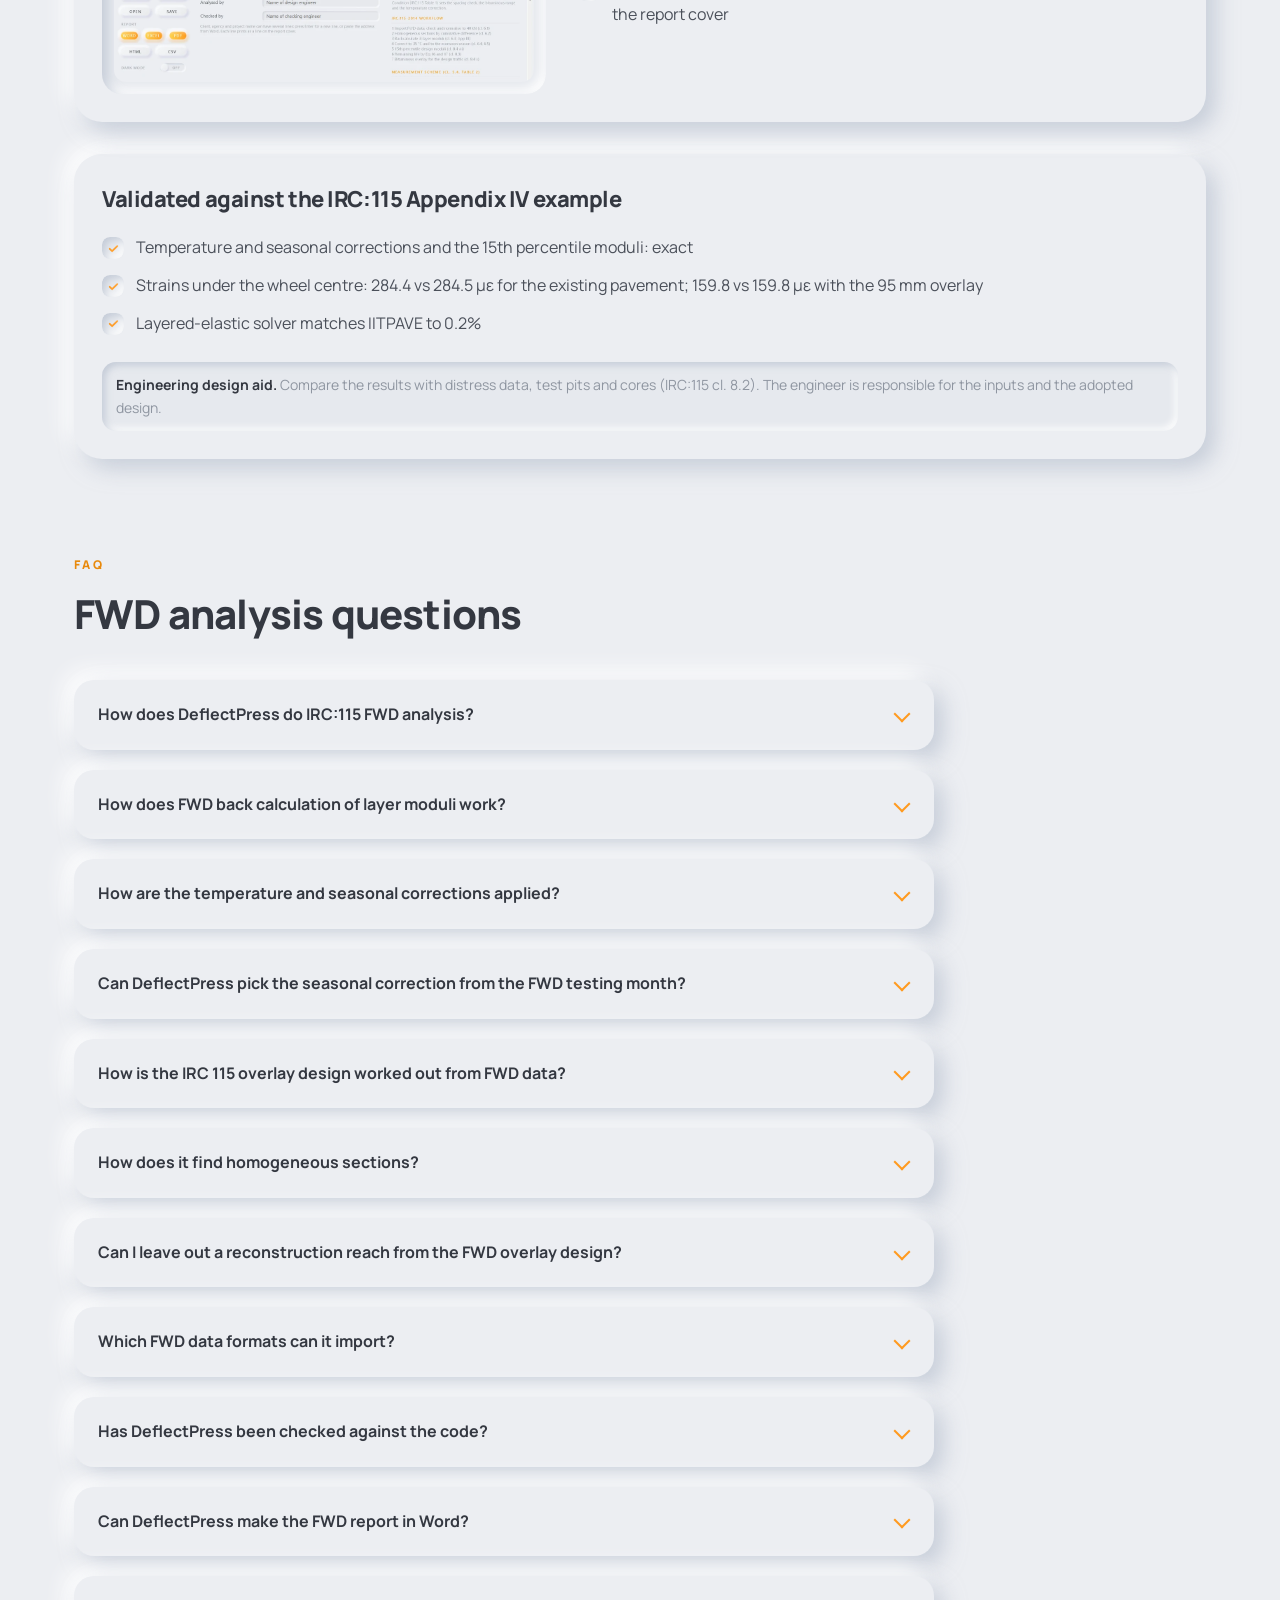
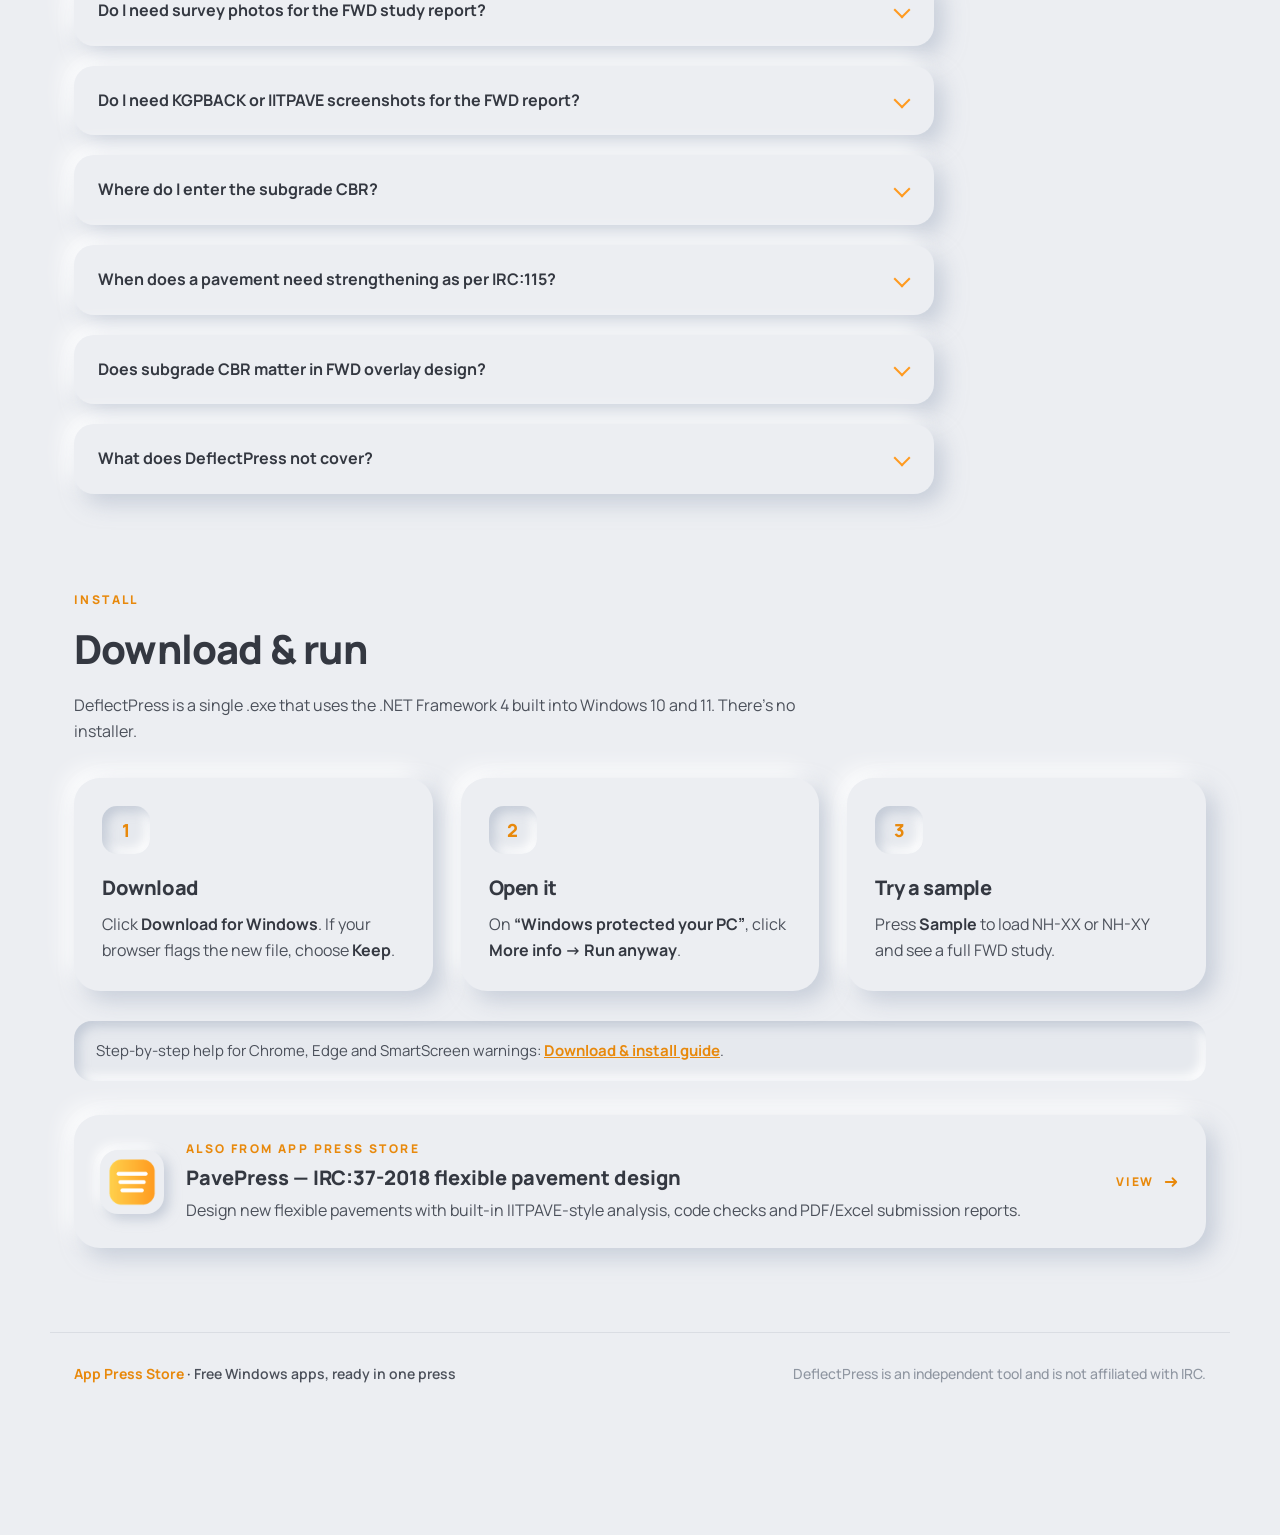
==== commit 6e9d2440: "DeflectPress v1.5: strengthening decision per section (IRC:115 cl. 8.4 ix-x) Replace download (640,5" ====
--- a/deflectpress/index.html
+++ b/deflectpress/index.html
@@ -42,8 +42,8 @@
         "applicationCategory": "EngineeringApplication",
         "applicationSubCategory": "Pavement structural evaluation",
         "operatingSystem": "Windows",
-        "softwareVersion": "1.4",
-        "fileSize": "620KB",
+        "softwareVersion": "1.5",
+        "fileSize": "626KB",
         "downloadUrl": "https://apppress-store.github.io/downloads/DeflectPress-FWD-Analysis.exe",
         "image": "https://apppress-store.github.io/assets/deflectpress-icon.png",
         "screenshot": [
@@ -92,7 +92,11 @@
           { "@type": "Question", "name": "Do I need KGPBACK or IITPAVE screenshots for the FWD report?",
             "acceptedAnswer": { "@type": "Answer", "text": "No. DeflectPress draws the back-calculation figures (input, and measured vs computed deflection bowl) and the strain-analysis figures (input and results for the existing pavement and, when needed, the overlaid pavement) from its own results. If you prefer your own KGPBACK or IITPAVE screenshots, add them on the Word Report page and they replace the drawn figures; the figures renumber automatically." } },
           { "@type": "Question", "name": "Where do I enter the subgrade CBR?",
-            "acceptedAnswer": { "@type": "Answer", "text": "On the Layers page, as 9 or 9%. DeflectPress uses it for the 5 to 20 × CBR subgrade modulus range, and a check flags a missing CBR." } },
+            "acceptedAnswer": { "@type": "Answer", "text": "On the Layers page, as 9 or 9%. DeflectPress uses it for the 5 to 20 × CBR subgrade modulus range (IRC:115 Appendix III.8.4 ii), and a check flags a missing CBR." } },
+          { "@type": "Question", "name": "When does a pavement need strengthening as per IRC:115?",
+            "acceptedAnswer": { "@type": "Answer", "text": "When the remaining life is less than the design traffic in msa (IRC:115 cl. 8.4 ix). The remaining life is the shorter of the fatigue life of the bituminous layer (Eq 16) and the subgrade rutting life (Eq 17), worked out from the FWD-backcalculated moduli. The overlay is then sized so that both lives reach the full design traffic (cl. 8.4 x). DeflectPress shows, for every homogeneous section, the decision (No strengthening, Strengthening, or Reconstruction when even 300 mm of overlay is not enough) and the governing criterion." } },
+          { "@type": "Question", "name": "Does subgrade CBR matter in FWD overlay design?",
+            "acceptedAnswer": { "@type": "Answer", "text": "Not directly. IRC:115 backcalculates the subgrade modulus from the measured deflections. The CBR only sets the 5 to 20 × CBR search range for that modulus (IRC:115 Appendix III.8.4 ii); DeflectPress can instead use the outer deflections (Eq III.2) or a 20 to 100 MPa range." } },
           { "@type": "Question", "name": "What does DeflectPress not cover?",
             "acceptedAnswer": { "@type": "Answer", "text": "Rigid pavements (IRC:117), Benkelman beam deflection (IRC:81), FWD formats other than KUAB .fwd and pasted tables, and a cemented-base fatigue criterion. It is an engineering design aid: results must be compared with distress data, test pits and cores, and the engineer is responsible for the inputs and the adopted design." } }
         ]
@@ -150,18 +154,18 @@
           <div class="cta-row">
             <a class="btn btn-amber" href="/downloads/DeflectPress-FWD-Analysis.exe" download="DeflectPress-FWD-Analysis.exe">
               <svg viewBox="0 0 24 24" aria-hidden="true"><path d="M12 4v11m0 0-4.5-4.5M12 15l4.5-4.5M5 19h14"/></svg>
-              Download for Windows <small>620 KB · .exe</small>
+              Download for Windows <small>626 KB · .exe</small>
             </a>
             <a class="btn btn-soft" href="#features">See what it does</a>
           </div>
           <ul class="facts">
-            <li class="inset-pill">v1.4</li>
+            <li class="inset-pill">v1.5</li>
             <li class="inset-pill">Single .exe · no install</li>
             <li class="inset-pill">Light &amp; dark</li>
           </ul>
           <details class="hash">
             <summary>Verify the download (SHA-256)</summary>
-            <code class="inset">8ADDB9BD4CA19D033EA035C3B62BDD7B56F97715617E70E580A0C921407C6E02</code>
+            <code class="inset">5C60F01D8D9B0B944B450D815384BBC0D1213A0146DBF8F8FF765DC9497F75A6</code>
             <p>In PowerShell: <code>Get-FileHash "DeflectPress-FWD-Analysis.exe"</code></p>
           </details>
         </div>
@@ -212,7 +216,7 @@
               <li>Three-layer backcalculation with KGPBACK's objective: grid search, then Levenberg–Marquardt</li>
               <li>Modulus ranges from Appendix III, including Eq III.2 for the subgrade per point</li>
               <li>Fit % per point and range-limit flags; KGPBACK output can be imported</li>
-              <li><b>New in v1.4:</b> subgrade CBR input on the Layers page (9 or 9%) for the 5–20 × CBR subgrade range, with a check if it is missing</li>
+              <li><b>New in v1.4:</b> subgrade CBR input on the Layers page (9 or 9%) for the 5–20 × CBR subgrade range (App III.8.4 ii), with a check if it is missing</li>
             </ul>
           </div>
           <div class="shot-well inset"><img src="/assets/deflectpress/pavement-layers-backcalculation-ranges.webp" width="1200" height="767" loading="lazy" alt="Pavement layers and backcalculation modulus ranges from IRC:115 Appendix III"></div>
@@ -237,6 +241,8 @@
             <ul class="features">
               <li>Design traffic entered in msa, or calculated (Eq 10–11)</li>
               <li>Remaining life by Eq 16/17 under the standard dual wheel</li>
+              <li><b>New in v1.5:</b> strengthening needed or not, said plainly for every section (cl. 8.4 ix–x): <i>No strengthening</i>, <i>Strengthening</i> with the overlay thickness, or <i>Reconstruction</i> when even 300 mm is not enough, with the governing criterion (fatigue, Eq 16, or rutting, Eq 17)</li>
+              <li>The decision is on Results &amp; Checks (with the sections and km needing strengthening), the status badge, the PDF / HTML, Excel (live formula) and both Word reports</li>
               <li>Bituminous overlay solved for the full design traffic, with balance traffic as an option</li>
               <li>Auto overlay material: VG40 at 3000 MPa for NH / expressways or 20 msa and above, otherwise VG30 at 2000 MPa (IRC:37-2018 Tables 9.1 / 9.2)</li>
             </ul>
@@ -352,7 +358,15 @@
         </details>
         <details class="raised">
           <summary>Where do I enter the subgrade CBR?</summary>
-          <p>On the Layers page, as 9 or 9%. DeflectPress uses it for the 5 to 20 × CBR subgrade modulus range, and a check flags a missing CBR.</p>
+          <p>On the Layers page, as 9 or 9%. DeflectPress uses it for the 5 to 20 × CBR subgrade modulus range (IRC:115 Appendix III.8.4 ii), and a check flags a missing CBR.</p>
+        </details>
+        <details class="raised">
+          <summary>When does a pavement need strengthening as per IRC:115?</summary>
+          <p>When the remaining life is less than the design traffic in msa (IRC:115 cl. 8.4 ix). The remaining life is the shorter of the fatigue life of the bituminous layer (Eq 16) and the subgrade rutting life (Eq 17), worked out from the FWD-backcalculated moduli. The overlay is then sized so that both lives reach the full design traffic (cl. 8.4 x). DeflectPress shows, for every homogeneous section, the decision (No strengthening, Strengthening, or Reconstruction when even 300 mm of overlay is not enough) and the governing criterion.</p>
+        </details>
+        <details class="raised">
+          <summary>Does subgrade CBR matter in FWD overlay design?</summary>
+          <p>Not directly. IRC:115 backcalculates the subgrade modulus from the measured deflections. The CBR only sets the 5 to 20 × CBR search range for that modulus (IRC:115 Appendix III.8.4 ii); DeflectPress can instead use the outer deflections (Eq III.2) or a 20 to 100 MPa range.</p>
         </details>
         <details class="raised">
           <summary>What does DeflectPress not cover?</summary>
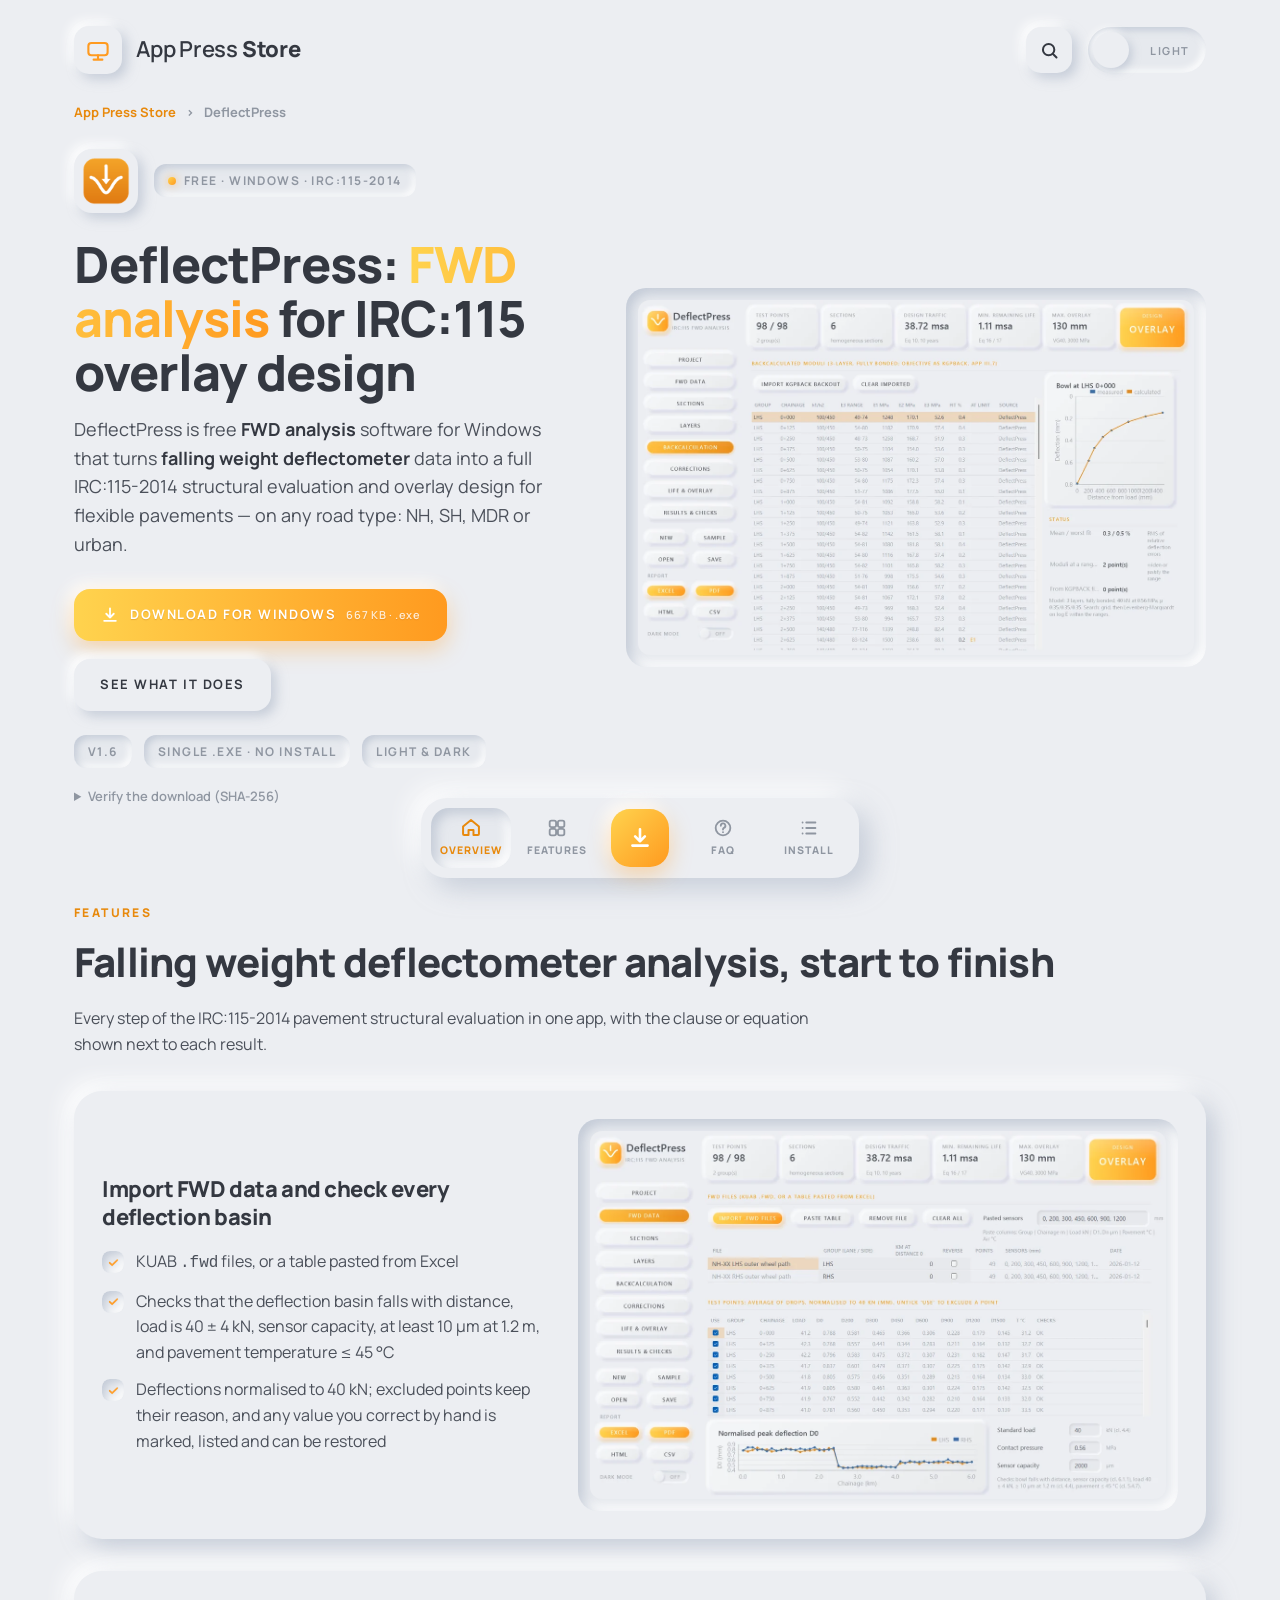
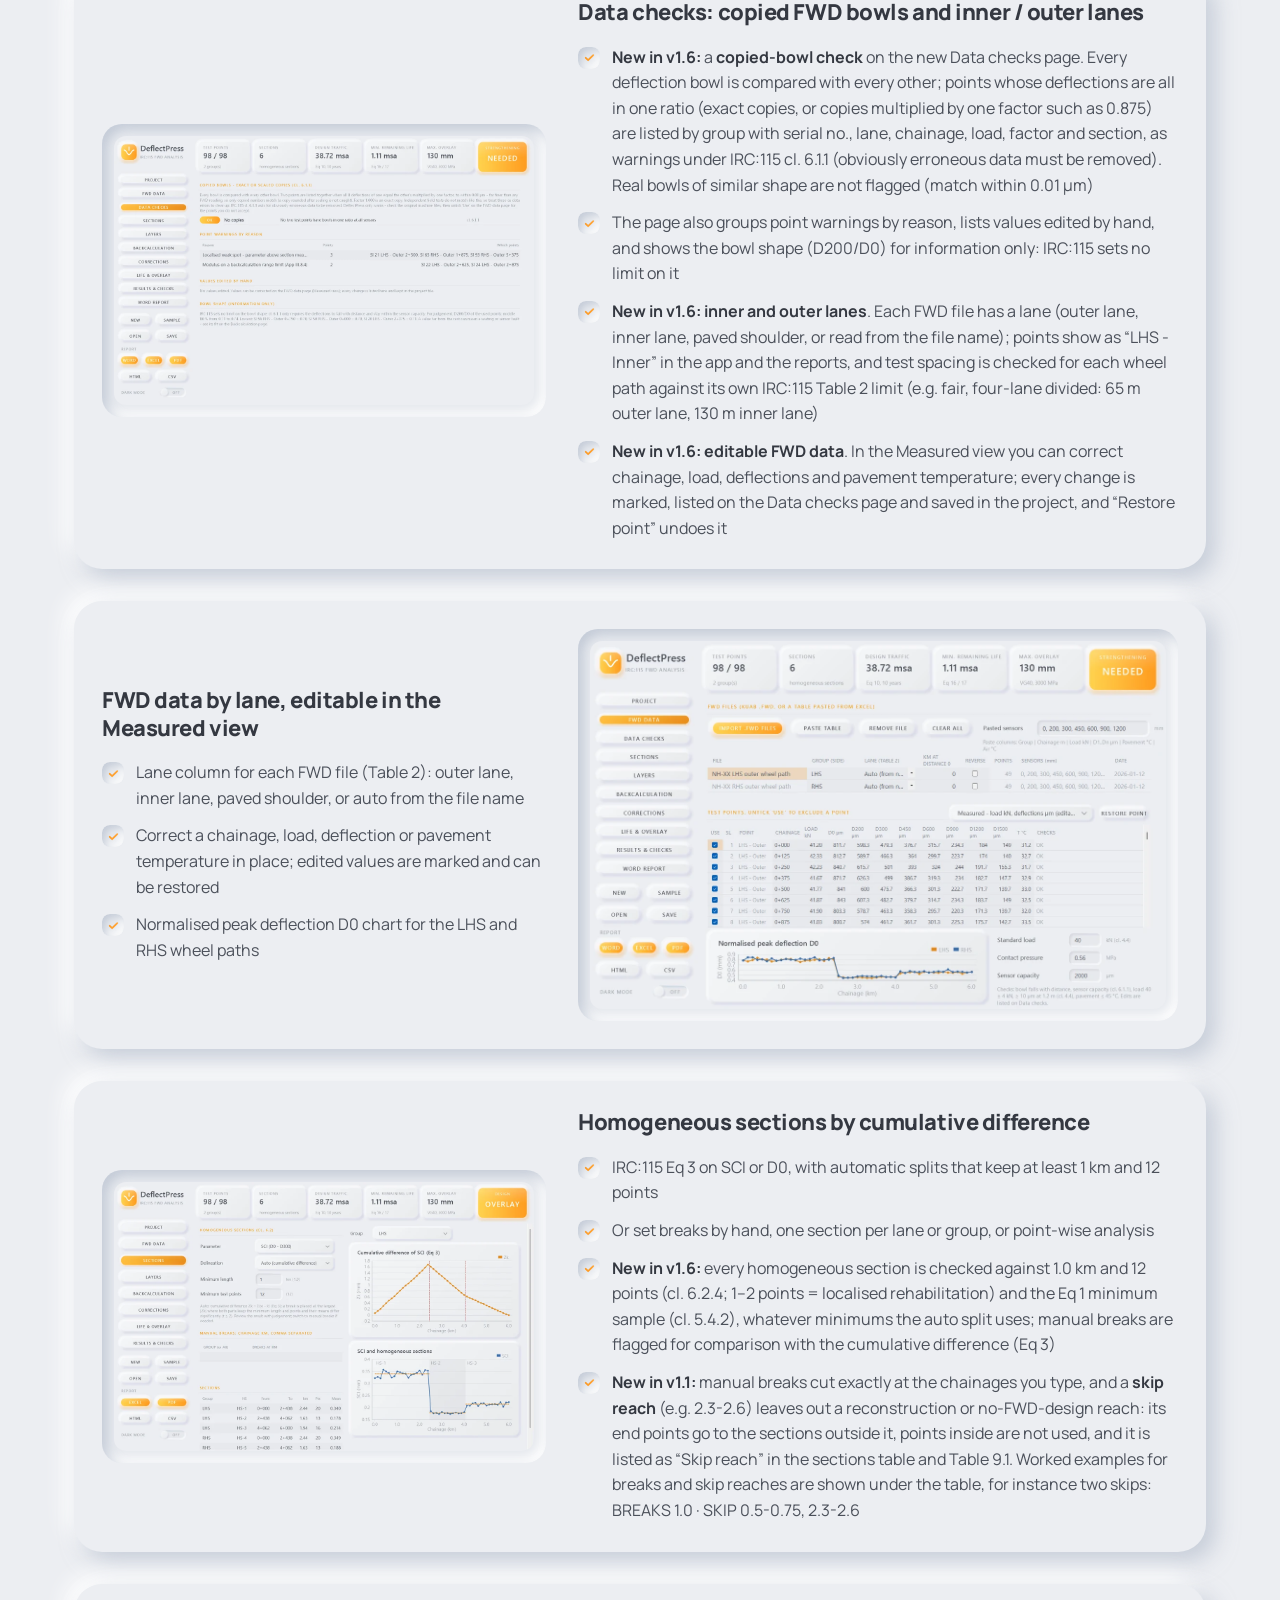
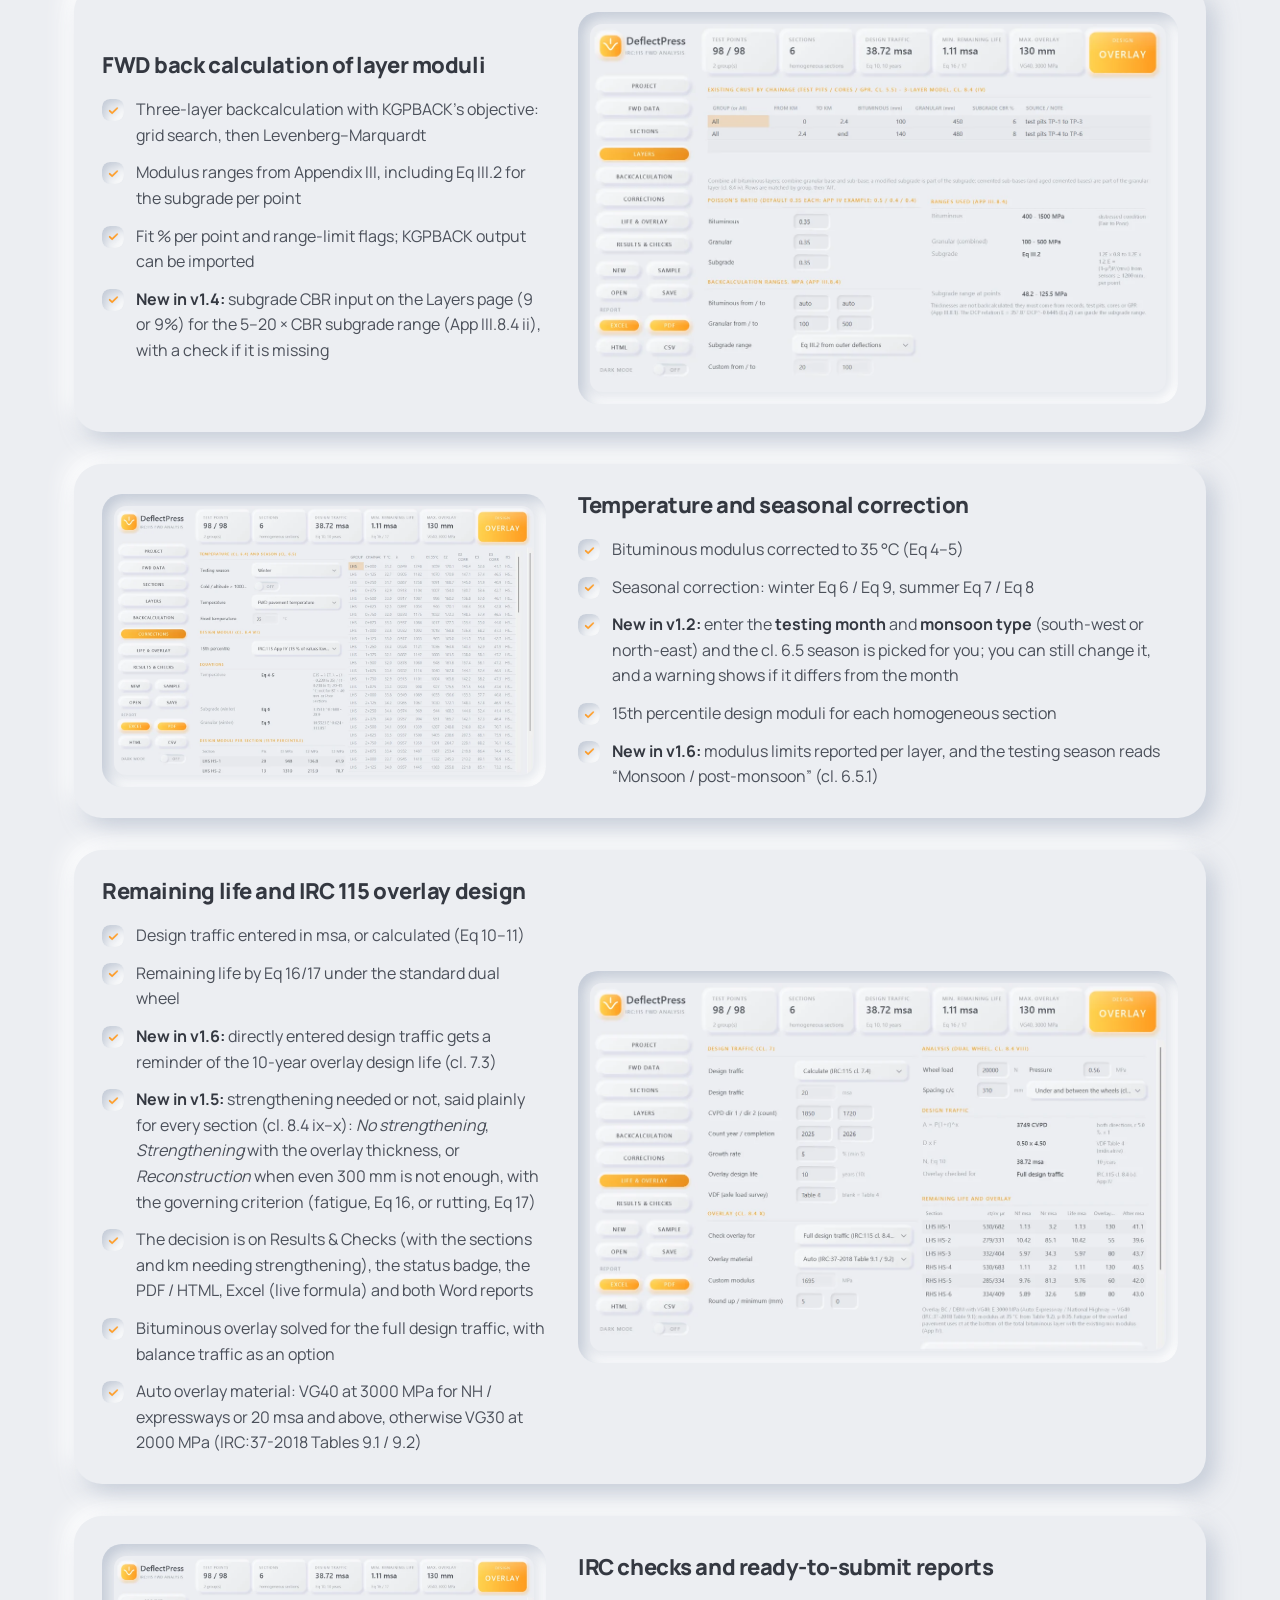
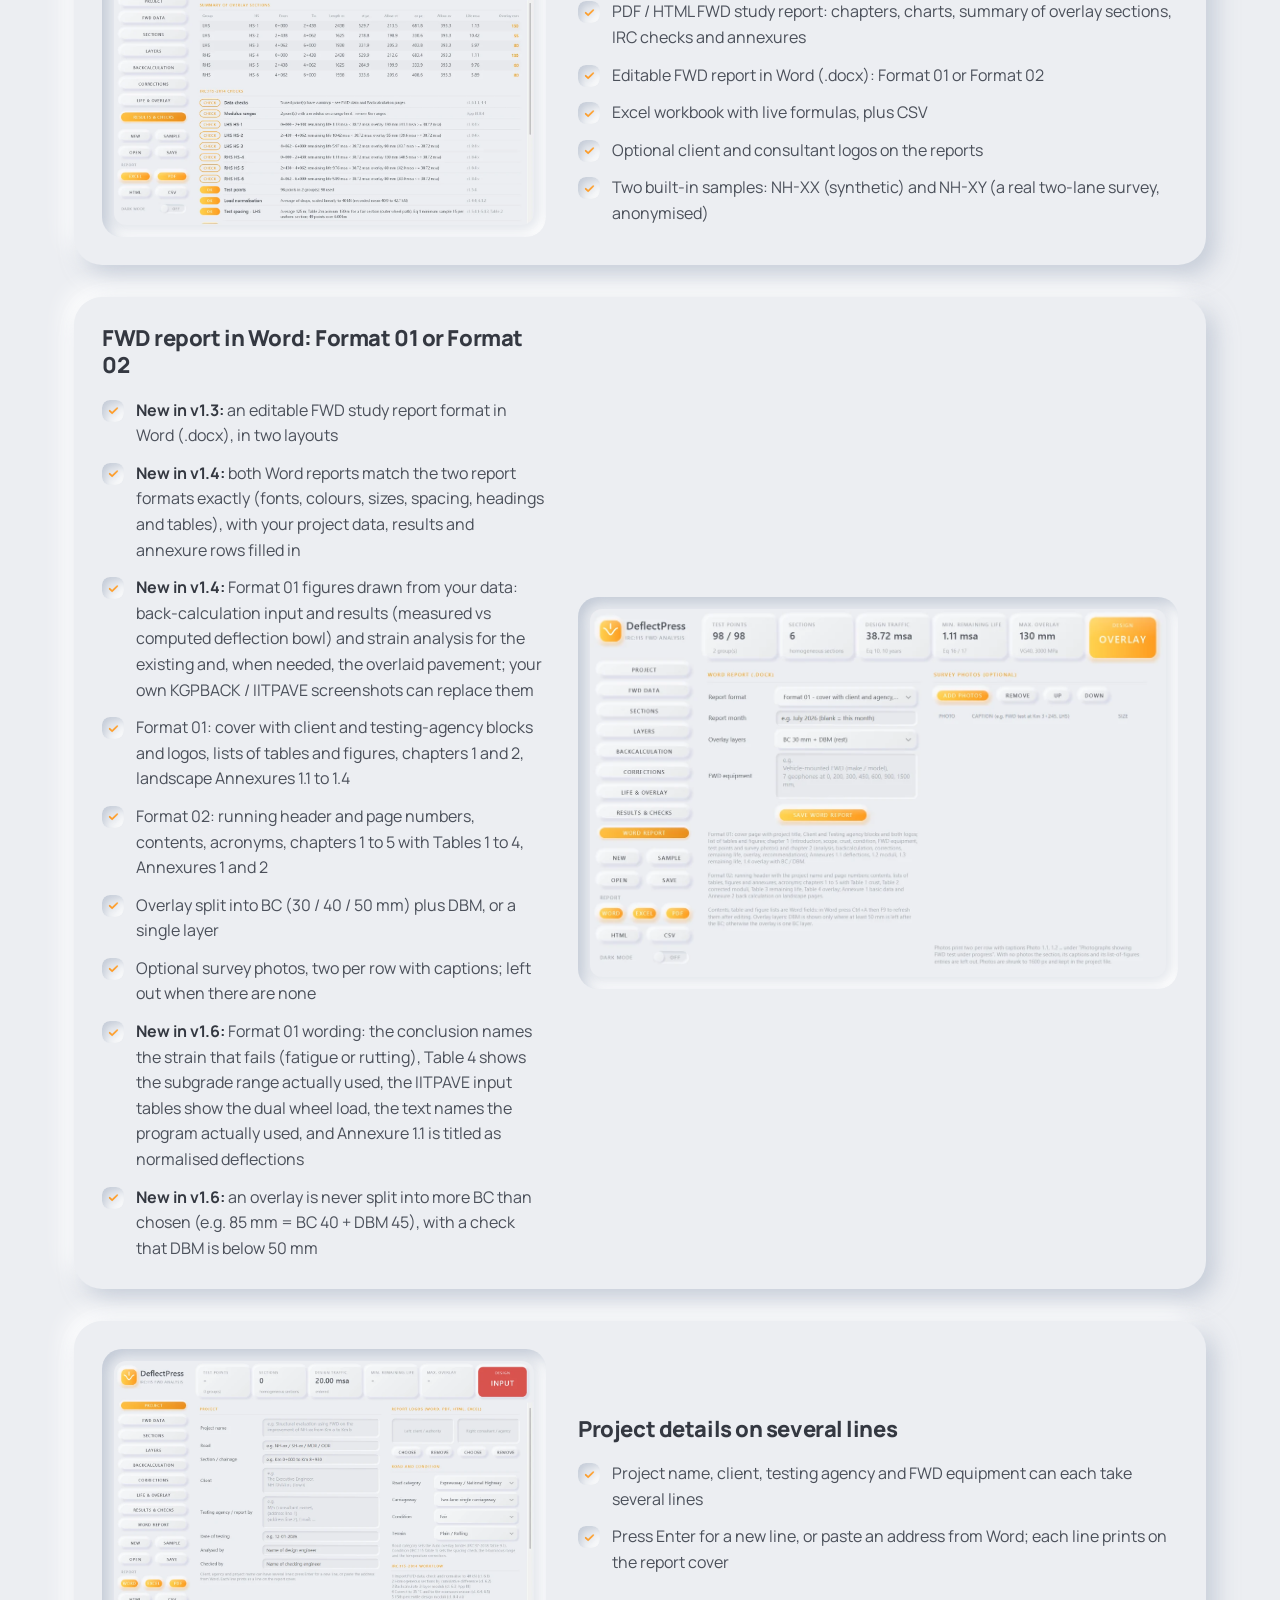
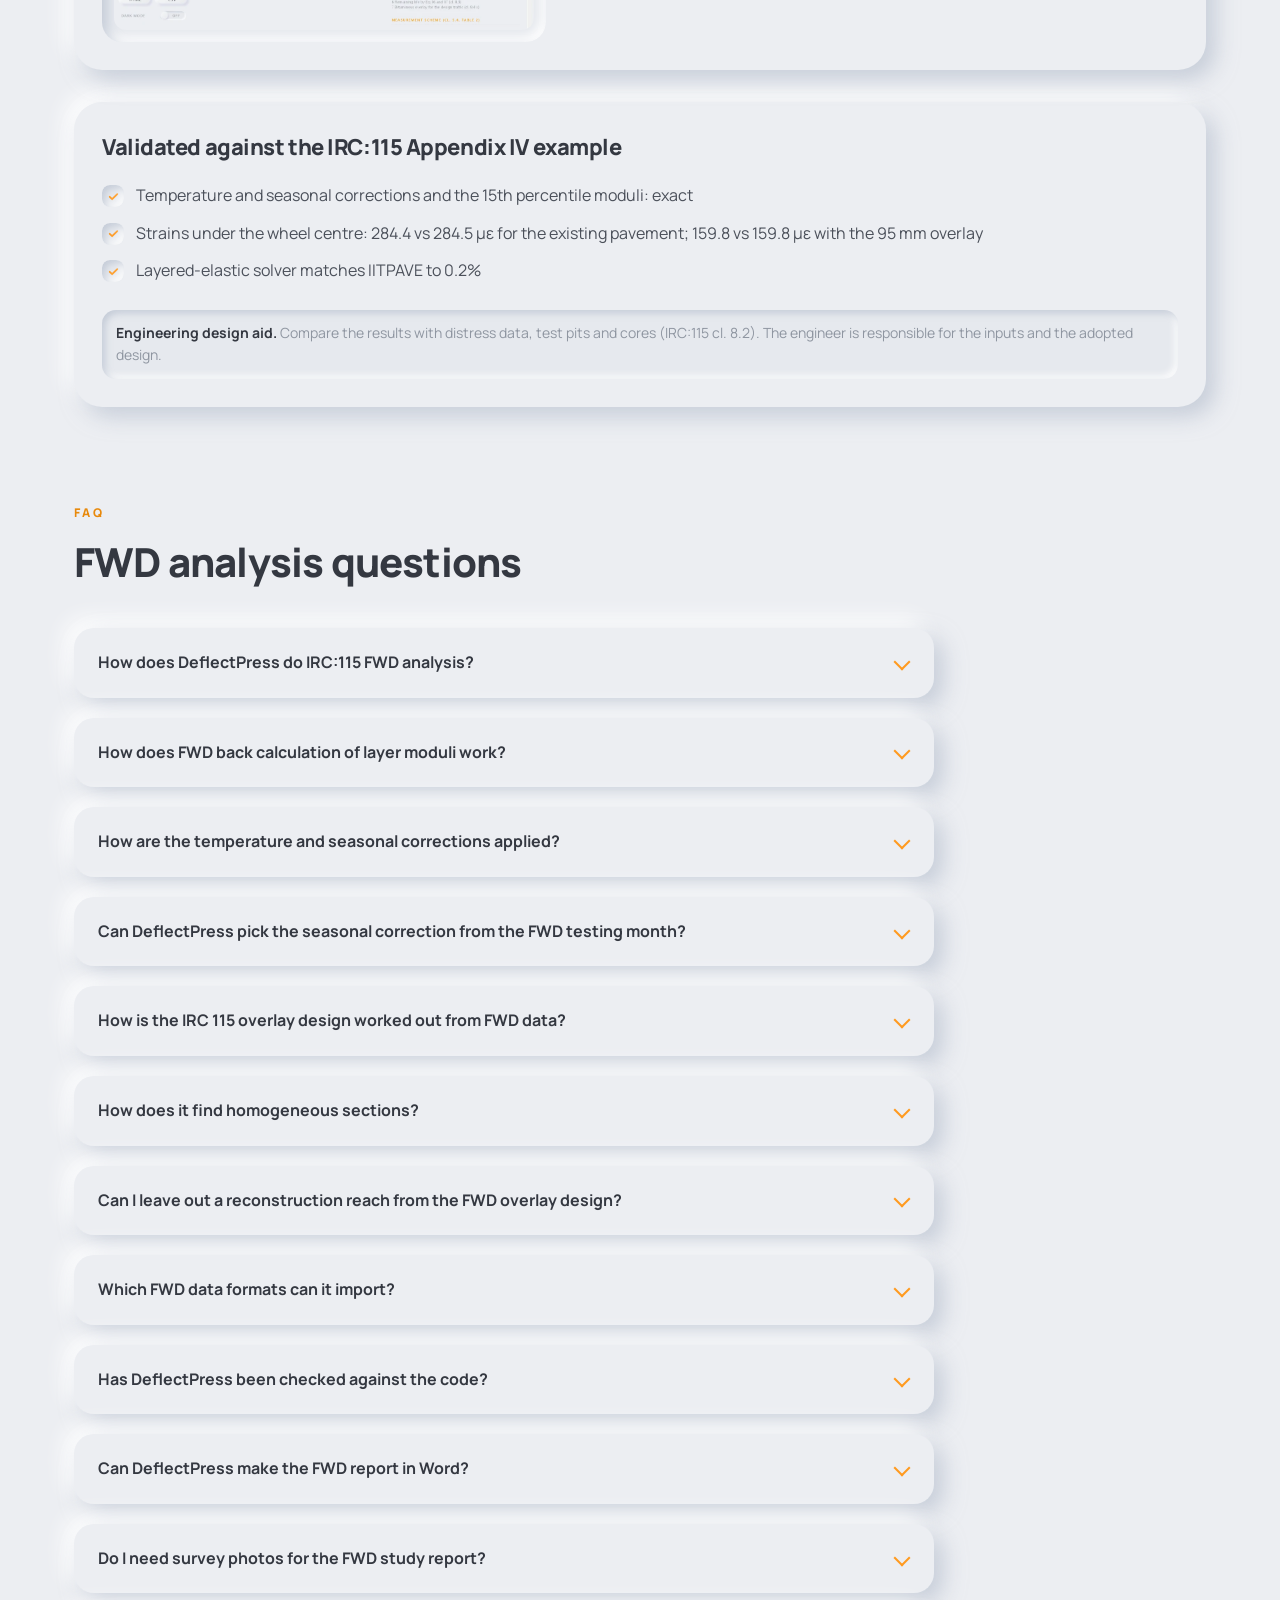
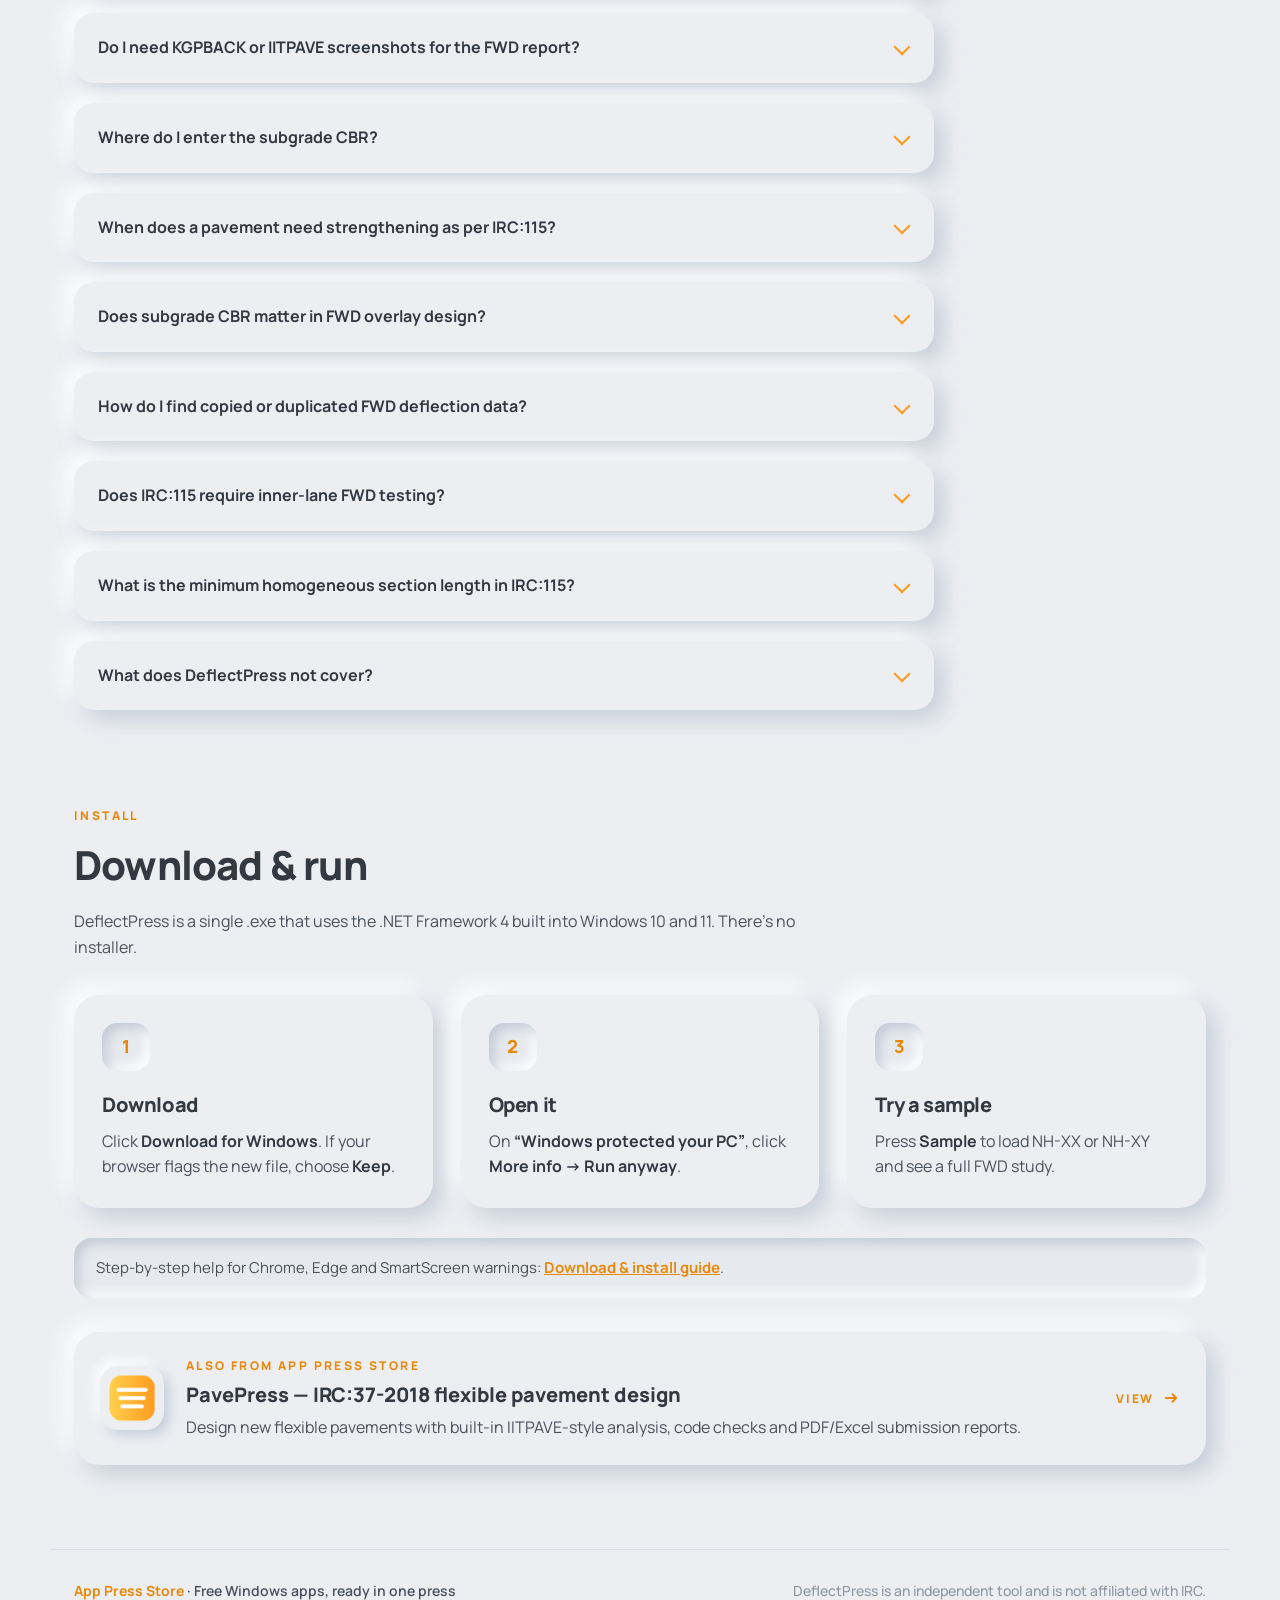
==== commit 8b7882b3: "DeflectPress v1.6: copied-bowl data checks, inner/outer lanes, editable FWD data Co-Authored-By: Cla" ====
--- a/deflectpress/index.html
+++ b/deflectpress/index.html
@@ -42,8 +42,8 @@
         "applicationCategory": "EngineeringApplication",
         "applicationSubCategory": "Pavement structural evaluation",
         "operatingSystem": "Windows",
-        "softwareVersion": "1.5",
-        "fileSize": "626KB",
+        "softwareVersion": "1.6",
+        "fileSize": "667KB",
         "downloadUrl": "https://apppress-store.github.io/downloads/DeflectPress-FWD-Analysis.exe",
         "image": "https://apppress-store.github.io/assets/deflectpress-icon.png",
         "screenshot": [
@@ -97,6 +97,12 @@
             "acceptedAnswer": { "@type": "Answer", "text": "When the remaining life is less than the design traffic in msa (IRC:115 cl. 8.4 ix). The remaining life is the shorter of the fatigue life of the bituminous layer (Eq 16) and the subgrade rutting life (Eq 17), worked out from the FWD-backcalculated moduli. The overlay is then sized so that both lives reach the full design traffic (cl. 8.4 x). DeflectPress shows, for every homogeneous section, the decision (No strengthening, Strengthening, or Reconstruction when even 300 mm of overlay is not enough) and the governing criterion." } },
           { "@type": "Question", "name": "Does subgrade CBR matter in FWD overlay design?",
             "acceptedAnswer": { "@type": "Answer", "text": "Not directly. IRC:115 backcalculates the subgrade modulus from the measured deflections. The CBR only sets the 5 to 20 × CBR search range for that modulus (IRC:115 Appendix III.8.4 ii); DeflectPress can instead use the outer deflections (Eq III.2) or a 20 to 100 MPa range." } },
+          { "@type": "Question", "name": "How do I find copied or duplicated FWD deflection data?",
+            "acceptedAnswer": { "@type": "Answer", "text": "DeflectPress compares every deflection bowl with every other and lists the points whose deflections are exact or scaled copies of another point (all sensors in one ratio, for example 0.875), on the Data checks page, with serial no., lane, chainage, load, factor and section. IRC:115 cl. 6.1.1 asks for obviously erroneous data to be removed; real bowls of similar shape are not flagged." } },
+          { "@type": "Question", "name": "Does IRC:115 require inner-lane FWD testing?",
+            "acceptedAnswer": { "@type": "Answer", "text": "On four-lane and wider roads, IRC:115 Table 2 asks for the outer wheel path of the outer lanes and of the more distressed inner lane, the inner lane at double the spacing (for a fair pavement, 65 m and 130 m). Two-lane roads are tested along both outer wheel paths. DeflectPress checks the test spacing for each lane against its own limit." } },
+          { "@type": "Question", "name": "What is the minimum homogeneous section length in IRC:115?",
+            "acceptedAnswer": { "@type": "Answer", "text": "1.0 km with at least 12 test points (IRC:115 cl. 6.2.4); a sub-section with only one or two points needs localised rehabilitation. DeflectPress also checks the Eq 1 minimum sample size (15 points for a fair section)." } },
           { "@type": "Question", "name": "What does DeflectPress not cover?",
             "acceptedAnswer": { "@type": "Answer", "text": "Rigid pavements (IRC:117), Benkelman beam deflection (IRC:81), FWD formats other than KUAB .fwd and pasted tables, and a cemented-base fatigue criterion. It is an engineering design aid: results must be compared with distress data, test pits and cores, and the engineer is responsible for the inputs and the adopted design." } }
         ]
@@ -154,18 +160,18 @@
           <div class="cta-row">
             <a class="btn btn-amber" href="/downloads/DeflectPress-FWD-Analysis.exe" download="DeflectPress-FWD-Analysis.exe">
               <svg viewBox="0 0 24 24" aria-hidden="true"><path d="M12 4v11m0 0-4.5-4.5M12 15l4.5-4.5M5 19h14"/></svg>
-              Download for Windows <small>626 KB · .exe</small>
+              Download for Windows <small>667 KB · .exe</small>
             </a>
             <a class="btn btn-soft" href="#features">See what it does</a>
           </div>
           <ul class="facts">
-            <li class="inset-pill">v1.5</li>
+            <li class="inset-pill">v1.6</li>
             <li class="inset-pill">Single .exe · no install</li>
             <li class="inset-pill">Light &amp; dark</li>
           </ul>
           <details class="hash">
             <summary>Verify the download (SHA-256)</summary>
-            <code class="inset">5C60F01D8D9B0B944B450D815384BBC0D1213A0146DBF8F8FF765DC9497F75A6</code>
+            <code class="inset">B6F7FBB56EB475D549F2F816558FA3543C70515EE7F95810CA3B656EEEF292A3</code>
             <p>In PowerShell: <code>Get-FileHash "DeflectPress-FWD-Analysis.exe"</code></p>
           </details>
         </div>
@@ -191,18 +197,42 @@
             <ul class="features">
               <li>KUAB <code>.fwd</code> files, or a table pasted from Excel</li>
               <li>Checks that the deflection basin falls with distance, load is 40 ± 4 kN, sensor capacity, at least 10 µm at 1.2 m, and pavement temperature ≤ 45 °C</li>
-              <li>Deflections normalised to 40 kN; excluded points keep their reason, measured bowls are never edited</li>
+              <li>Deflections normalised to 40 kN; excluded points keep their reason, and any value you correct by hand is marked, listed and can be restored</li>
             </ul>
           </div>
           <div class="shot-well inset"><img src="/assets/deflectpress/fwd-data-import-normalised-deflection.webp" width="1200" height="767" loading="lazy" alt="Falling weight deflectometer data import with deflection basin checks and normalised deflection"></div>
         </article>
 
+        <article class="feature-row raised">
+          <div class="feature-text">
+            <h3>Data checks: copied FWD bowls and inner / outer lanes</h3>
+            <ul class="features">
+              <li><b>New in v1.6:</b> a <b>copied-bowl check</b> on the new Data checks page. Every deflection bowl is compared with every other; points whose deflections are all in one ratio (exact copies, or copies multiplied by one factor such as 0.875) are listed by group with serial no., lane, chainage, load, factor and section, as warnings under IRC:115 cl. 6.1.1 (obviously erroneous data must be removed). Real bowls of similar shape are not flagged (match within 0.01 µm)</li>
+              <li>The page also groups point warnings by reason, lists values edited by hand, and shows the bowl shape (D200/D0) for information only: IRC:115 sets no limit on it</li>
+              <li><b>New in v1.6:</b> <b>inner and outer lanes</b>. Each FWD file has a lane (outer lane, inner lane, paved shoulder, or read from the file name); points show as “LHS - Inner” in the app and the reports, and test spacing is checked for each wheel path against its own IRC:115 Table 2 limit (e.g. fair, four-lane divided: 65 m outer lane, 130 m inner lane)</li>
+              <li><b>New in v1.6:</b> <b>editable FWD data</b>. In the Measured view you can correct chainage, load, deflections and pavement temperature; every change is marked, listed on the Data checks page and saved in the project, and “Restore point” undoes it</li>
+            </ul>
+          </div>
+          <div class="shot-well inset"><img src="/assets/deflectpress/irc115-data-checks-copied-fwd-deflection-bowls.webp" width="1200" height="767" loading="lazy" alt="IRC:115 data checks in DeflectPress: copied or scaled FWD deflection bowls, point warnings by reason, edited values and bowl shape"></div>
+        </article>
+        <article class="feature-row raised">
+          <div class="feature-text">
+            <h3>FWD data by lane, editable in the Measured view</h3>
+            <ul class="features">
+              <li>Lane column for each FWD file (Table 2): outer lane, inner lane, paved shoulder, or auto from the file name</li>
+              <li>Correct a chainage, load, deflection or pavement temperature in place; edited values are marked and can be restored</li>
+              <li>Normalised peak deflection D0 chart for the LHS and RHS wheel paths</li>
+            </ul>
+          </div>
+          <div class="shot-well inset"><img src="/assets/deflectpress/fwd-data-inner-outer-lane-editable-deflections.webp" width="1200" height="767" loading="lazy" alt="FWD data page in DeflectPress with a lane column for inner and outer lanes and editable measured deflections"></div>
+        </article>
         <article class="feature-row raised">
           <div class="feature-text">
             <h3>Homogeneous sections by cumulative difference</h3>
             <ul class="features">
               <li>IRC:115 Eq 3 on SCI or D0, with automatic splits that keep at least 1 km and 12 points</li>
               <li>Or set breaks by hand, one section per lane or group, or point-wise analysis</li>
+              <li><b>New in v1.6:</b> every homogeneous section is checked against 1.0 km and 12 points (cl. 6.2.4; 1–2 points = localised rehabilitation) and the Eq 1 minimum sample (cl. 5.4.2), whatever minimums the auto split uses; manual breaks are flagged for comparison with the cumulative difference (Eq 3)</li>
               <li><b>New in v1.1:</b> manual breaks cut exactly at the chainages you type, and a <b>skip reach</b> (e.g. 2.3-2.6) leaves out a reconstruction or no-FWD-design reach: its end points go to the sections outside it, points inside are not used, and it is listed as “Skip reach” in the sections table and Table 9.1. Worked examples for breaks and skip reaches are shown under the table, for instance two skips: BREAKS 1.0 · SKIP 0.5-0.75, 2.3-2.6</li>
             </ul>
           </div>
@@ -230,6 +260,7 @@
               <li>Seasonal correction: winter Eq 6 / Eq 9, summer Eq 7 / Eq 8</li>
               <li><b>New in v1.2:</b> enter the <b>testing month</b> and <b>monsoon type</b> (south-west or north-east) and the cl. 6.5 season is picked for you; you can still change it, and a warning shows if it differs from the month</li>
               <li>15th percentile design moduli for each homogeneous section</li>
+              <li><b>New in v1.6:</b> modulus limits reported per layer, and the testing season reads “Monsoon / post-monsoon” (cl. 6.5.1)</li>
             </ul>
           </div>
           <div class="shot-well inset"><img src="/assets/deflectpress/temperature-seasonal-correction.webp" width="1200" height="767" loading="lazy" alt="Temperature correction to 35 °C and seasonal correction of backcalculated moduli"></div>
@@ -241,6 +272,7 @@
             <ul class="features">
               <li>Design traffic entered in msa, or calculated (Eq 10–11)</li>
               <li>Remaining life by Eq 16/17 under the standard dual wheel</li>
+              <li><b>New in v1.6:</b> directly entered design traffic gets a reminder of the 10-year overlay design life (cl. 7.3)</li>
               <li><b>New in v1.5:</b> strengthening needed or not, said plainly for every section (cl. 8.4 ix–x): <i>No strengthening</i>, <i>Strengthening</i> with the overlay thickness, or <i>Reconstruction</i> when even 300 mm is not enough, with the governing criterion (fatigue, Eq 16, or rutting, Eq 17)</li>
               <li>The decision is on Results &amp; Checks (with the sections and km needing strengthening), the status badge, the PDF / HTML, Excel (live formula) and both Word reports</li>
               <li>Bituminous overlay solved for the full design traffic, with balance traffic as an option</li>
@@ -274,6 +306,8 @@
               <li>Format 02: running header and page numbers, contents, acronyms, chapters 1 to 5 with Tables 1 to 4, Annexures 1 and 2</li>
               <li>Overlay split into BC (30 / 40 / 50 mm) plus DBM, or a single layer</li>
               <li>Optional survey photos, two per row with captions; left out when there are none</li>
+              <li><b>New in v1.6:</b> Format 01 wording: the conclusion names the strain that fails (fatigue or rutting), Table 4 shows the subgrade range actually used, the IITPAVE input tables show the dual wheel load, the text names the program actually used, and Annexure 1.1 is titled as normalised deflections</li>
+              <li><b>New in v1.6:</b> an overlay is never split into more BC than chosen (e.g. 85 mm = BC 40 + DBM 45), with a check that DBM is below 50 mm</li>
             </ul>
           </div>
           <div class="shot-well inset"><img src="/assets/deflectpress/fwd-report-in-word-format-01-02-survey-photos.webp" width="1200" height="767" loading="lazy" alt="FWD report in Word: choosing Format 01 or Format 02, overlay layers and optional survey photos in DeflectPress"></div>
@@ -367,6 +401,18 @@
         <details class="raised">
           <summary>Does subgrade CBR matter in FWD overlay design?</summary>
           <p>Not directly. IRC:115 backcalculates the subgrade modulus from the measured deflections. The CBR only sets the 5 to 20 × CBR search range for that modulus (IRC:115 Appendix III.8.4 ii); DeflectPress can instead use the outer deflections (Eq III.2) or a 20 to 100 MPa range.</p>
+        </details>
+        <details class="raised">
+          <summary>How do I find copied or duplicated FWD deflection data?</summary>
+          <p>DeflectPress compares every deflection bowl with every other and lists the points whose deflections are exact or scaled copies of another point (all sensors in one ratio, for example 0.875), on the Data checks page, with serial no., lane, chainage, load, factor and section. IRC:115 cl. 6.1.1 asks for obviously erroneous data to be removed; real bowls of similar shape are not flagged.</p>
+        </details>
+        <details class="raised">
+          <summary>Does IRC:115 require inner-lane FWD testing?</summary>
+          <p>On four-lane and wider roads, IRC:115 Table 2 asks for the outer wheel path of the outer lanes and of the more distressed inner lane, the inner lane at double the spacing (for a fair pavement, 65 m and 130 m). Two-lane roads are tested along both outer wheel paths. DeflectPress checks the test spacing for each lane against its own limit.</p>
+        </details>
+        <details class="raised">
+          <summary>What is the minimum homogeneous section length in IRC:115?</summary>
+          <p>1.0 km with at least 12 test points (IRC:115 cl. 6.2.4); a sub-section with only one or two points needs localised rehabilitation. DeflectPress also checks the Eq 1 minimum sample size (15 points for a fair section).</p>
         </details>
         <details class="raised">
           <summary>What does DeflectPress not cover?</summary>
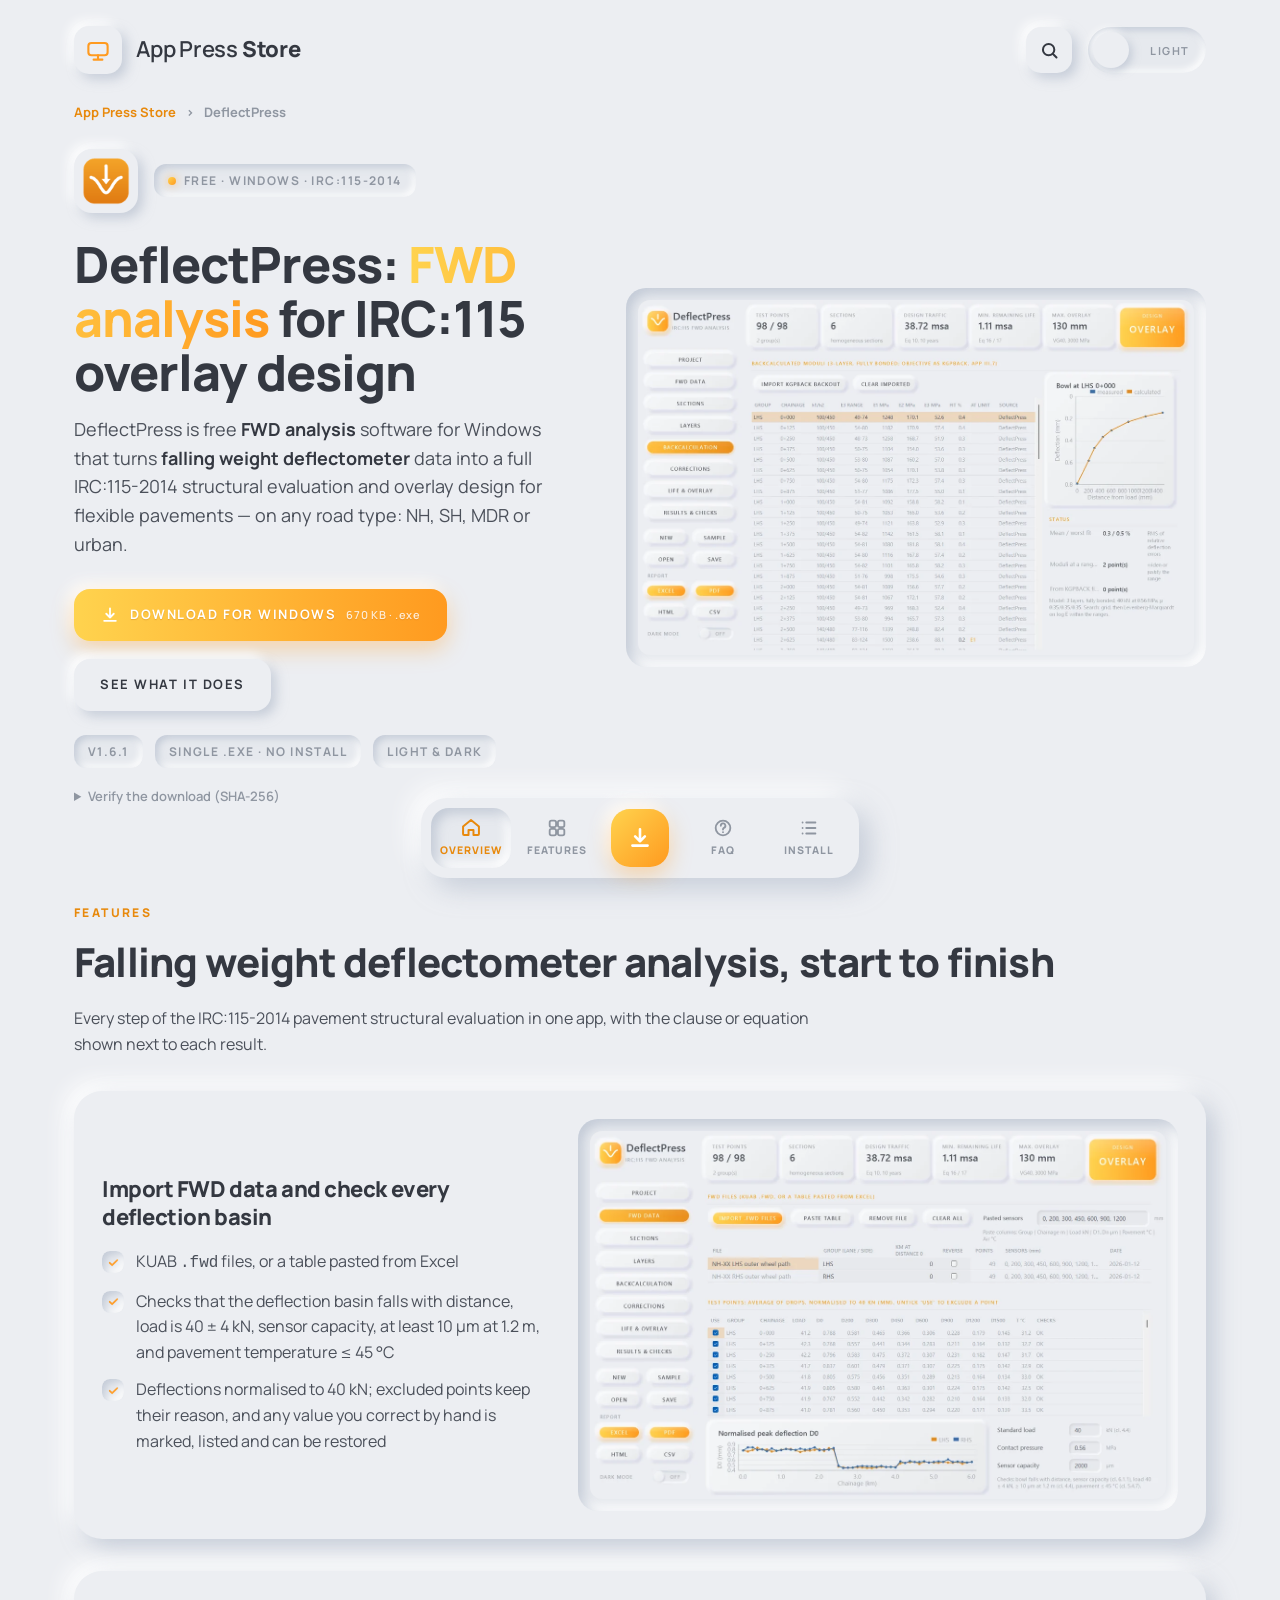
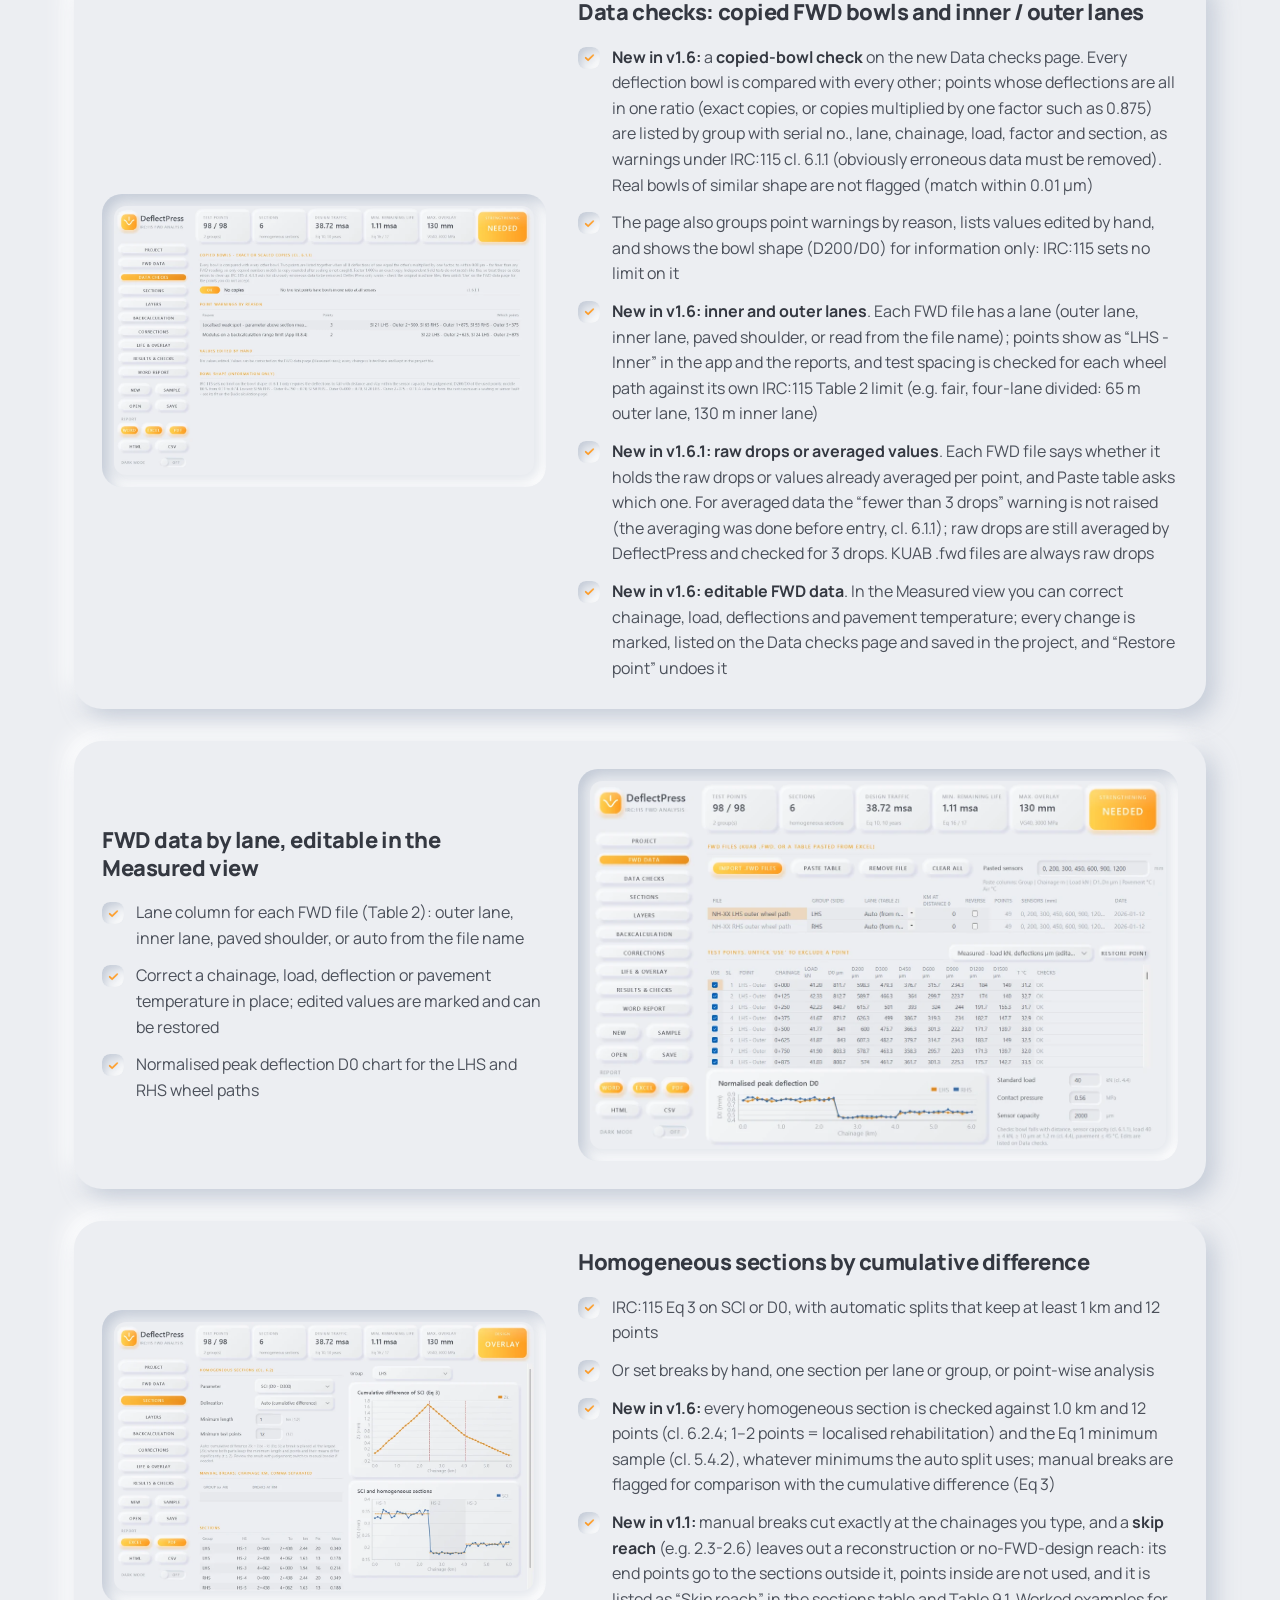
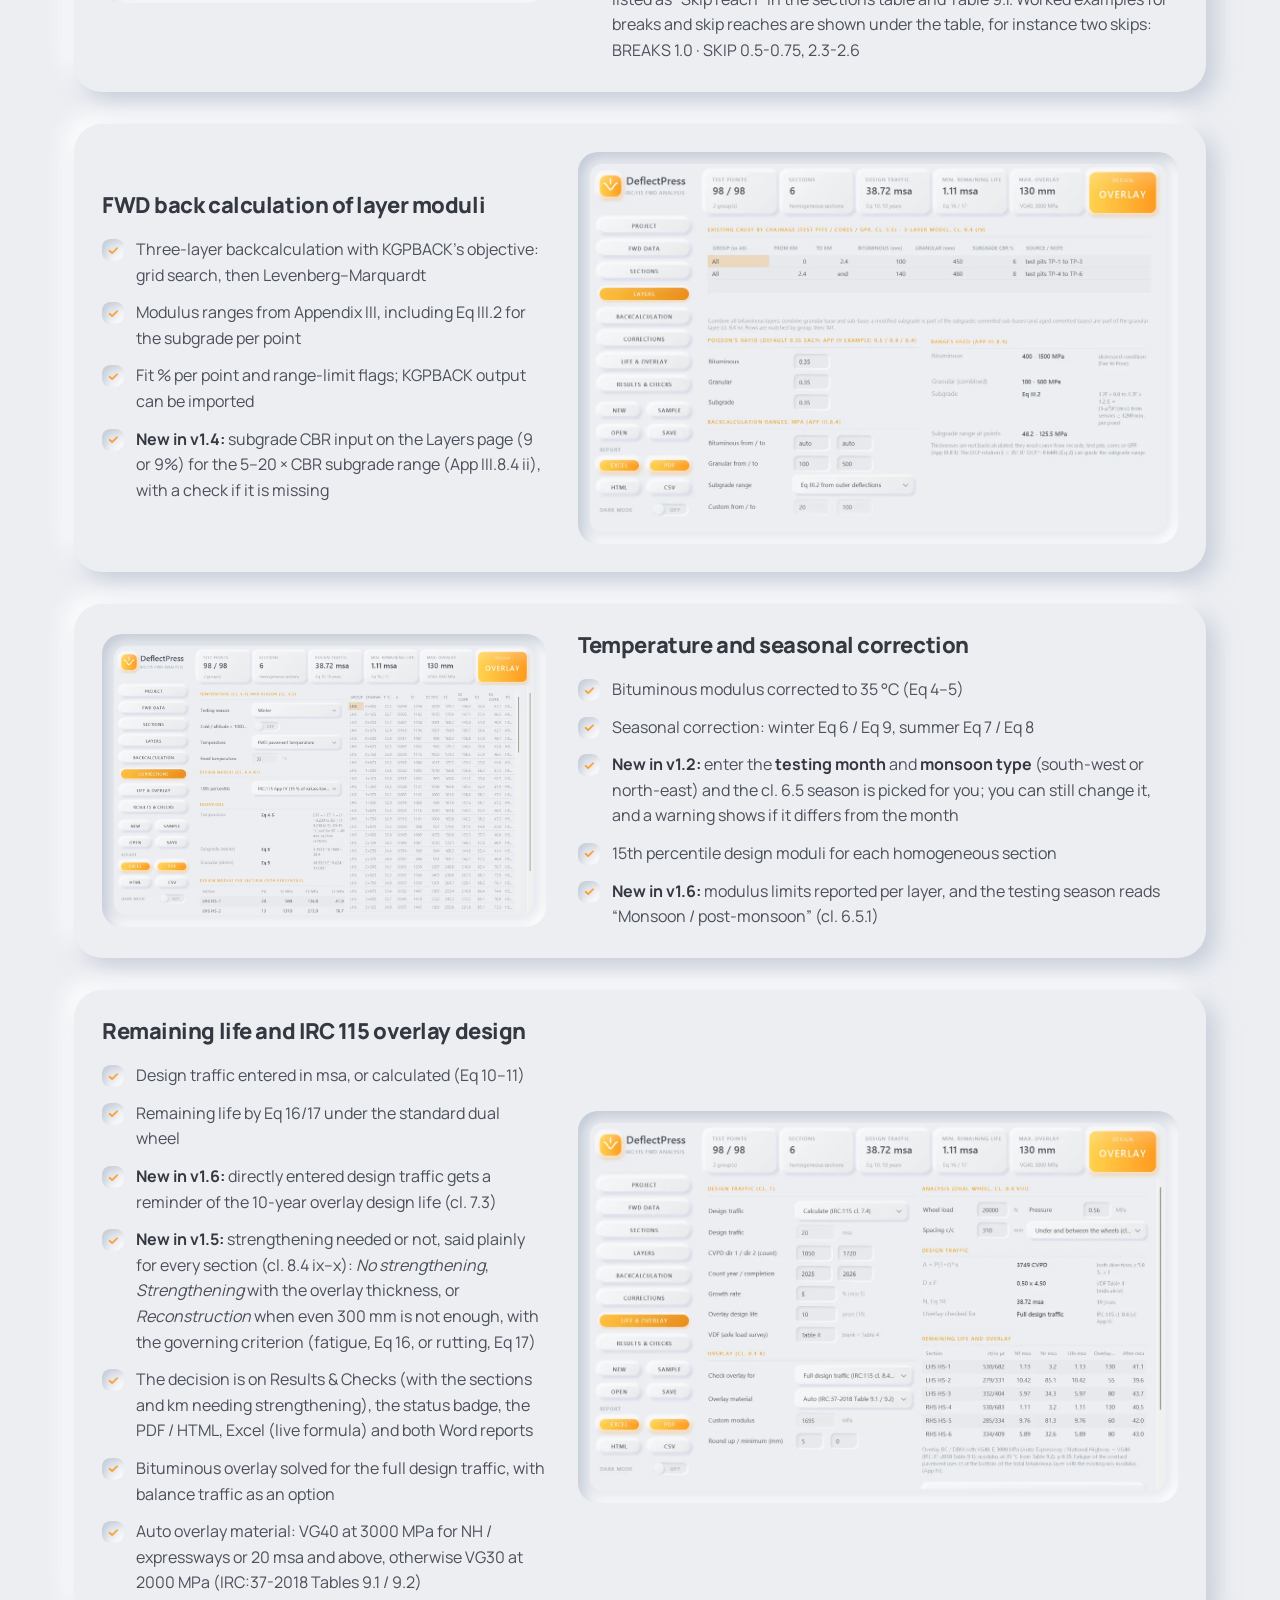
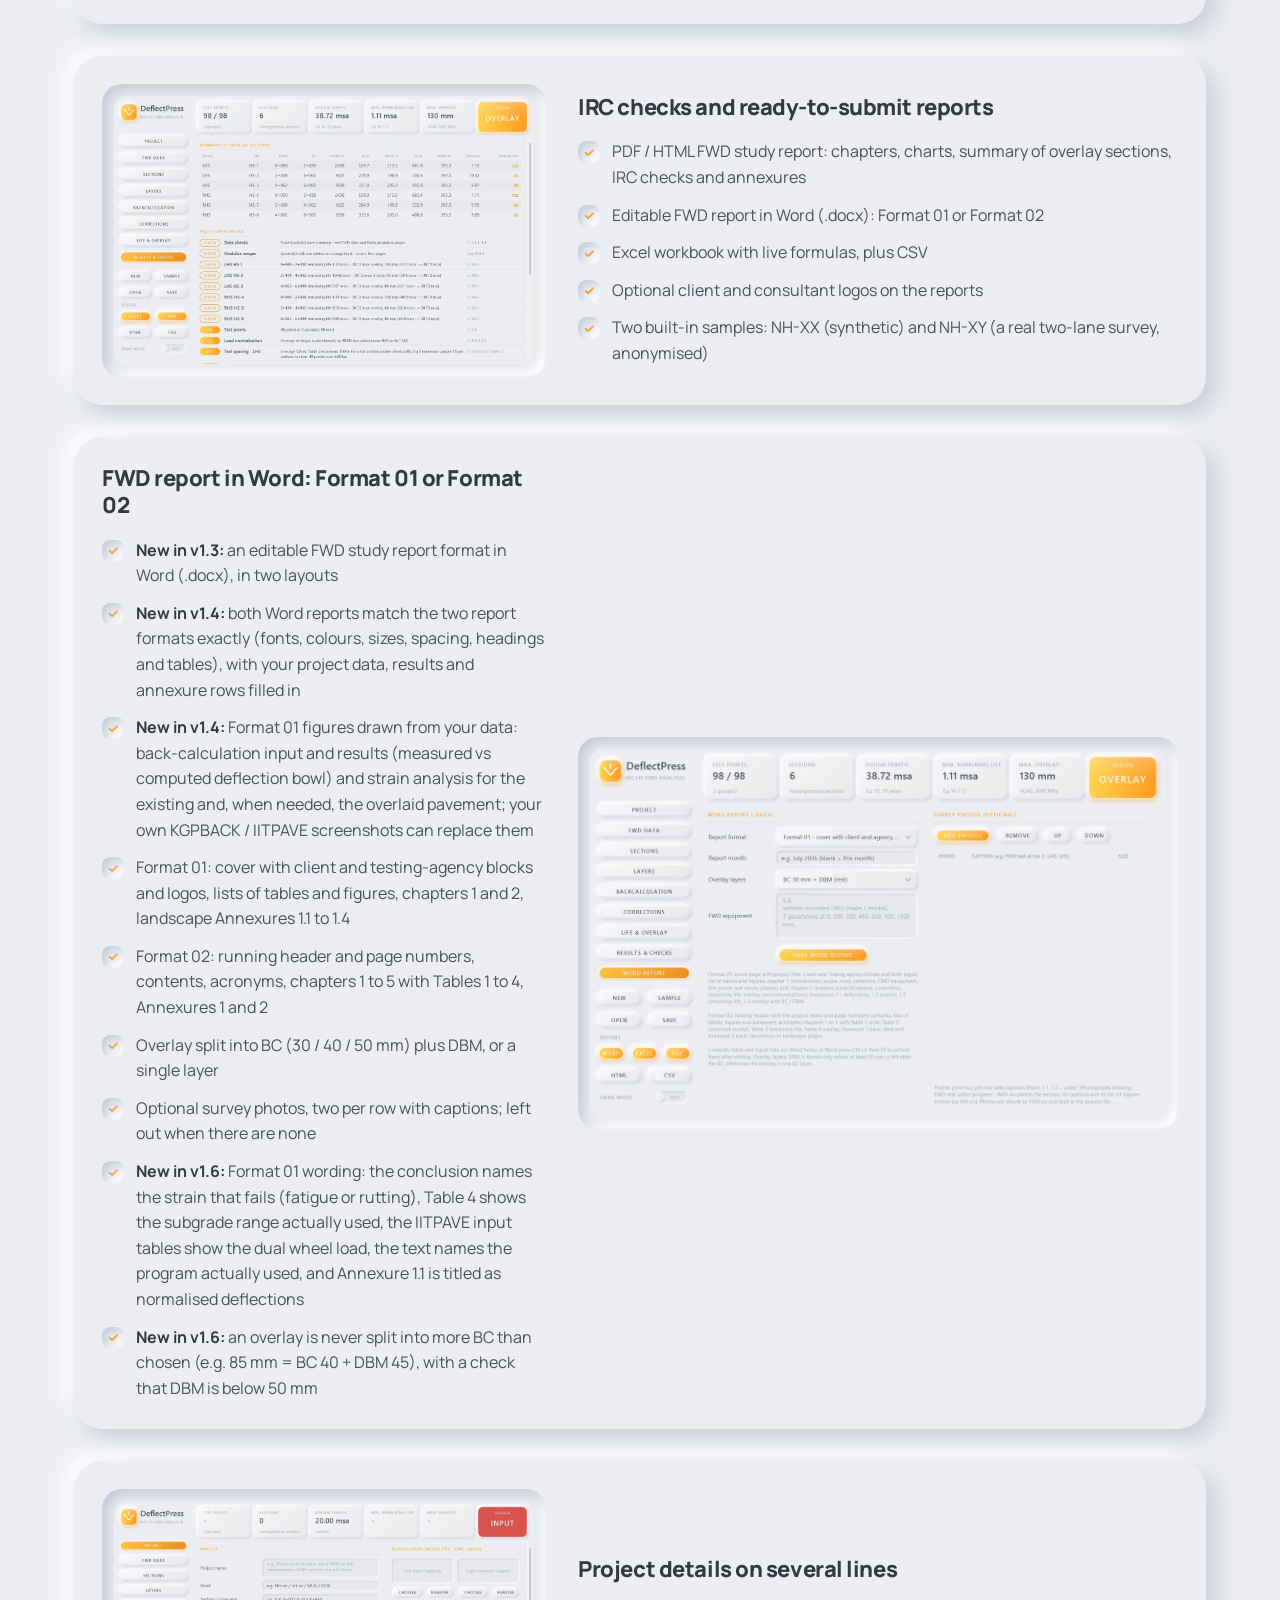
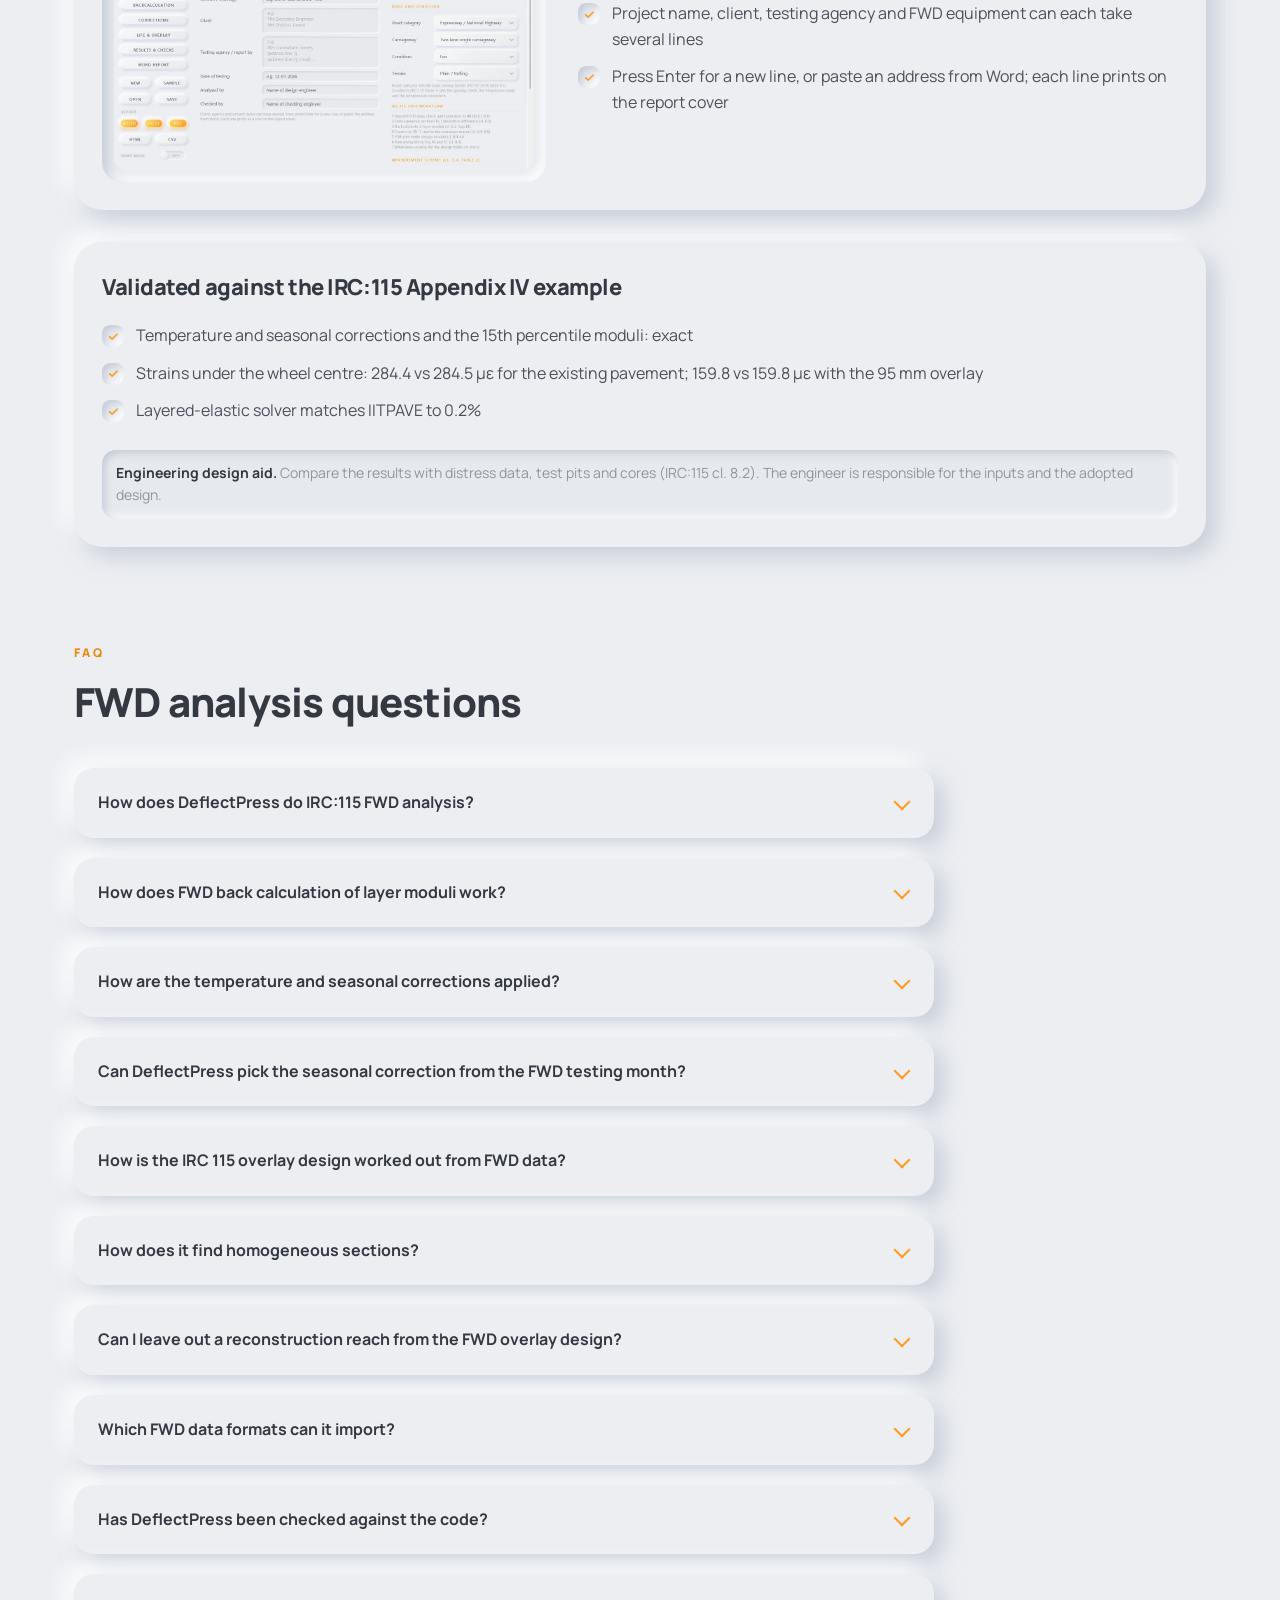
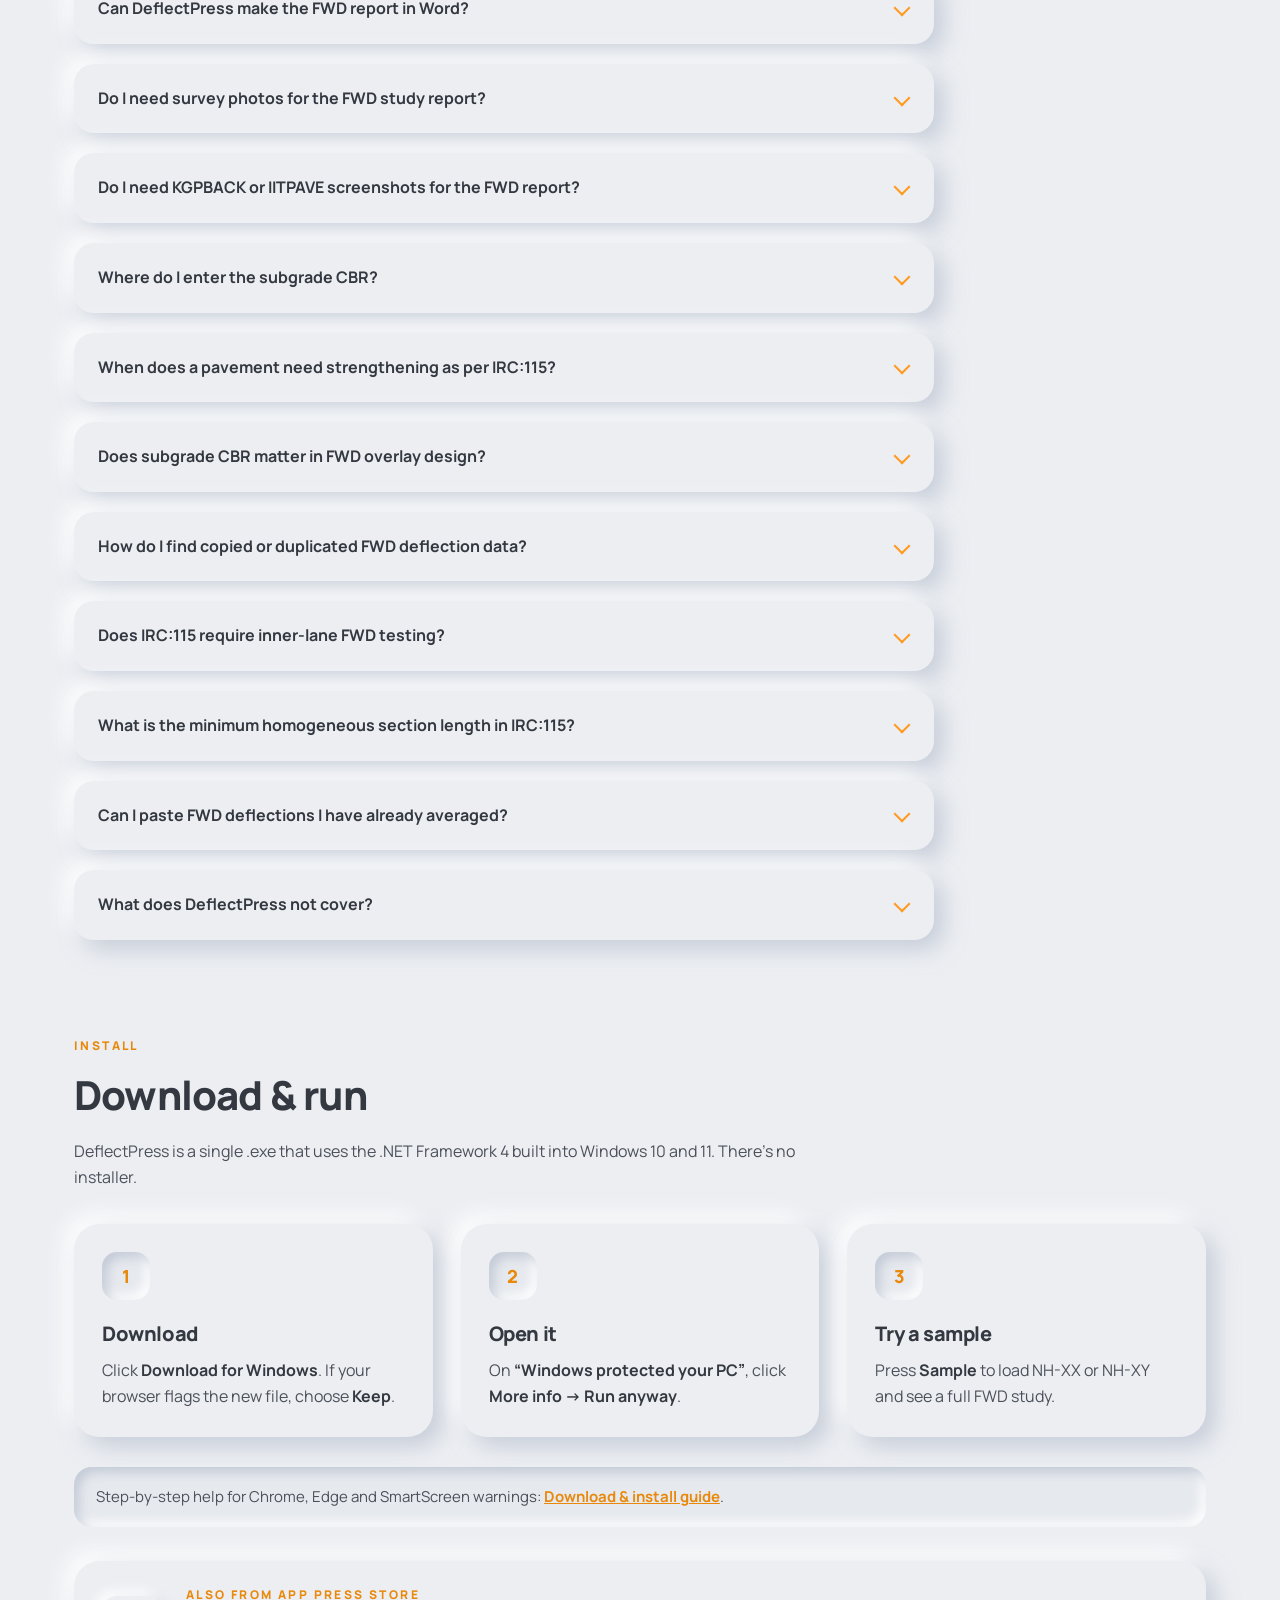
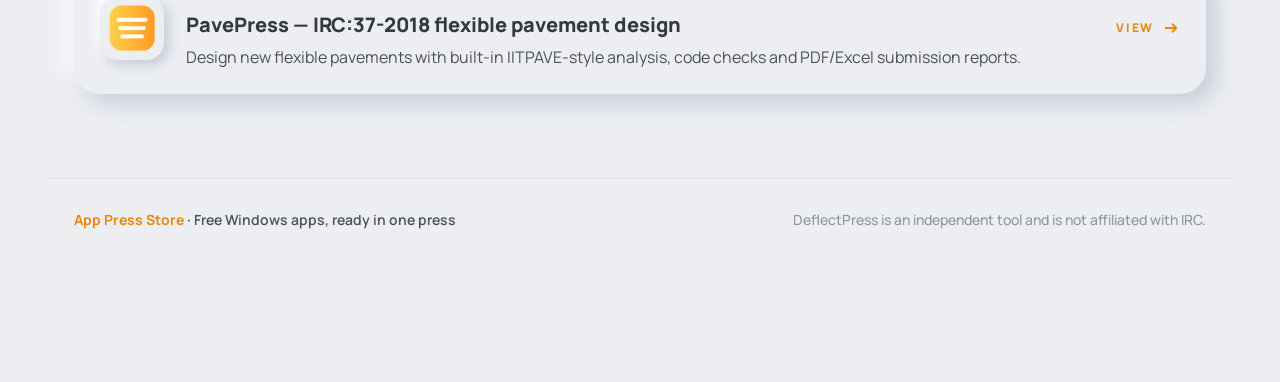
==== commit 3eb9b255: "DeflectPress v1.6.1: FWD files marked as raw drops or averaged Co-Authored-By: Claude Opus 5.5 <nore" ====
--- a/deflectpress/index.html
+++ b/deflectpress/index.html
@@ -42,8 +42,8 @@
         "applicationCategory": "EngineeringApplication",
         "applicationSubCategory": "Pavement structural evaluation",
         "operatingSystem": "Windows",
-        "softwareVersion": "1.6",
-        "fileSize": "667KB",
+        "softwareVersion": "1.6.1",
+        "fileSize": "670KB",
         "downloadUrl": "https://apppress-store.github.io/downloads/DeflectPress-FWD-Analysis.exe",
         "image": "https://apppress-store.github.io/assets/deflectpress-icon.png",
         "screenshot": [
@@ -103,6 +103,8 @@
             "acceptedAnswer": { "@type": "Answer", "text": "On four-lane and wider roads, IRC:115 Table 2 asks for the outer wheel path of the outer lanes and of the more distressed inner lane, the inner lane at double the spacing (for a fair pavement, 65 m and 130 m). Two-lane roads are tested along both outer wheel paths. DeflectPress checks the test spacing for each lane against its own limit." } },
           { "@type": "Question", "name": "What is the minimum homogeneous section length in IRC:115?",
             "acceptedAnswer": { "@type": "Answer", "text": "1.0 km with at least 12 test points (IRC:115 cl. 6.2.4); a sub-section with only one or two points needs localised rehabilitation. DeflectPress also checks the Eq 1 minimum sample size (15 points for a fair section)." } },
+          { "@type": "Question", "name": "Can I paste FWD deflections I have already averaged?",
+            "acceptedAnswer": { "@type": "Answer", "text": "Yes. Choose \"Averaged\" when pasting (or in the DATA column of the FWD file list); DeflectPress then uses the values as the point averages and does not ask for 3 drops. Paste raw drops instead and DeflectPress averages them as IRC:115 cl. 6.1.1 describes. KUAB .fwd machine files are always read as raw drops." } },
           { "@type": "Question", "name": "What does DeflectPress not cover?",
             "acceptedAnswer": { "@type": "Answer", "text": "Rigid pavements (IRC:117), Benkelman beam deflection (IRC:81), FWD formats other than KUAB .fwd and pasted tables, and a cemented-base fatigue criterion. It is an engineering design aid: results must be compared with distress data, test pits and cores, and the engineer is responsible for the inputs and the adopted design." } }
         ]
@@ -160,18 +162,18 @@
           <div class="cta-row">
             <a class="btn btn-amber" href="/downloads/DeflectPress-FWD-Analysis.exe" download="DeflectPress-FWD-Analysis.exe">
               <svg viewBox="0 0 24 24" aria-hidden="true"><path d="M12 4v11m0 0-4.5-4.5M12 15l4.5-4.5M5 19h14"/></svg>
-              Download for Windows <small>667 KB · .exe</small>
+              Download for Windows <small>670 KB · .exe</small>
             </a>
             <a class="btn btn-soft" href="#features">See what it does</a>
           </div>
           <ul class="facts">
-            <li class="inset-pill">v1.6</li>
+            <li class="inset-pill">v1.6.1</li>
             <li class="inset-pill">Single .exe · no install</li>
             <li class="inset-pill">Light &amp; dark</li>
           </ul>
           <details class="hash">
             <summary>Verify the download (SHA-256)</summary>
-            <code class="inset">B6F7FBB56EB475D549F2F816558FA3543C70515EE7F95810CA3B656EEEF292A3</code>
+            <code class="inset">3E78492323DDD17B106F7CA966C7196DD4A0F6E6DE296F3793FED8A629EFAA6B</code>
             <p>In PowerShell: <code>Get-FileHash "DeflectPress-FWD-Analysis.exe"</code></p>
           </details>
         </div>
@@ -210,6 +212,7 @@
               <li><b>New in v1.6:</b> a <b>copied-bowl check</b> on the new Data checks page. Every deflection bowl is compared with every other; points whose deflections are all in one ratio (exact copies, or copies multiplied by one factor such as 0.875) are listed by group with serial no., lane, chainage, load, factor and section, as warnings under IRC:115 cl. 6.1.1 (obviously erroneous data must be removed). Real bowls of similar shape are not flagged (match within 0.01 µm)</li>
               <li>The page also groups point warnings by reason, lists values edited by hand, and shows the bowl shape (D200/D0) for information only: IRC:115 sets no limit on it</li>
               <li><b>New in v1.6:</b> <b>inner and outer lanes</b>. Each FWD file has a lane (outer lane, inner lane, paved shoulder, or read from the file name); points show as “LHS - Inner” in the app and the reports, and test spacing is checked for each wheel path against its own IRC:115 Table 2 limit (e.g. fair, four-lane divided: 65 m outer lane, 130 m inner lane)</li>
+              <li><b>New in v1.6.1:</b> <b>raw drops or averaged values</b>. Each FWD file says whether it holds the raw drops or values already averaged per point, and Paste table asks which one. For averaged data the “fewer than 3 drops” warning is not raised (the averaging was done before entry, cl. 6.1.1); raw drops are still averaged by DeflectPress and checked for 3 drops. KUAB .fwd files are always raw drops</li>
               <li><b>New in v1.6:</b> <b>editable FWD data</b>. In the Measured view you can correct chainage, load, deflections and pavement temperature; every change is marked, listed on the Data checks page and saved in the project, and “Restore point” undoes it</li>
             </ul>
           </div>
@@ -413,6 +416,10 @@
         <details class="raised">
           <summary>What is the minimum homogeneous section length in IRC:115?</summary>
           <p>1.0 km with at least 12 test points (IRC:115 cl. 6.2.4); a sub-section with only one or two points needs localised rehabilitation. DeflectPress also checks the Eq 1 minimum sample size (15 points for a fair section).</p>
+        </details>
+        <details class="raised">
+          <summary>Can I paste FWD deflections I have already averaged?</summary>
+          <p>Yes. Choose “Averaged” when pasting (or in the DATA column of the FWD file list); DeflectPress then uses the values as the point averages and does not ask for 3 drops. Paste raw drops instead and DeflectPress averages them as IRC:115 cl. 6.1.1 describes. KUAB .fwd machine files are always read as raw drops.</p>
         </details>
         <details class="raised">
           <summary>What does DeflectPress not cover?</summary>
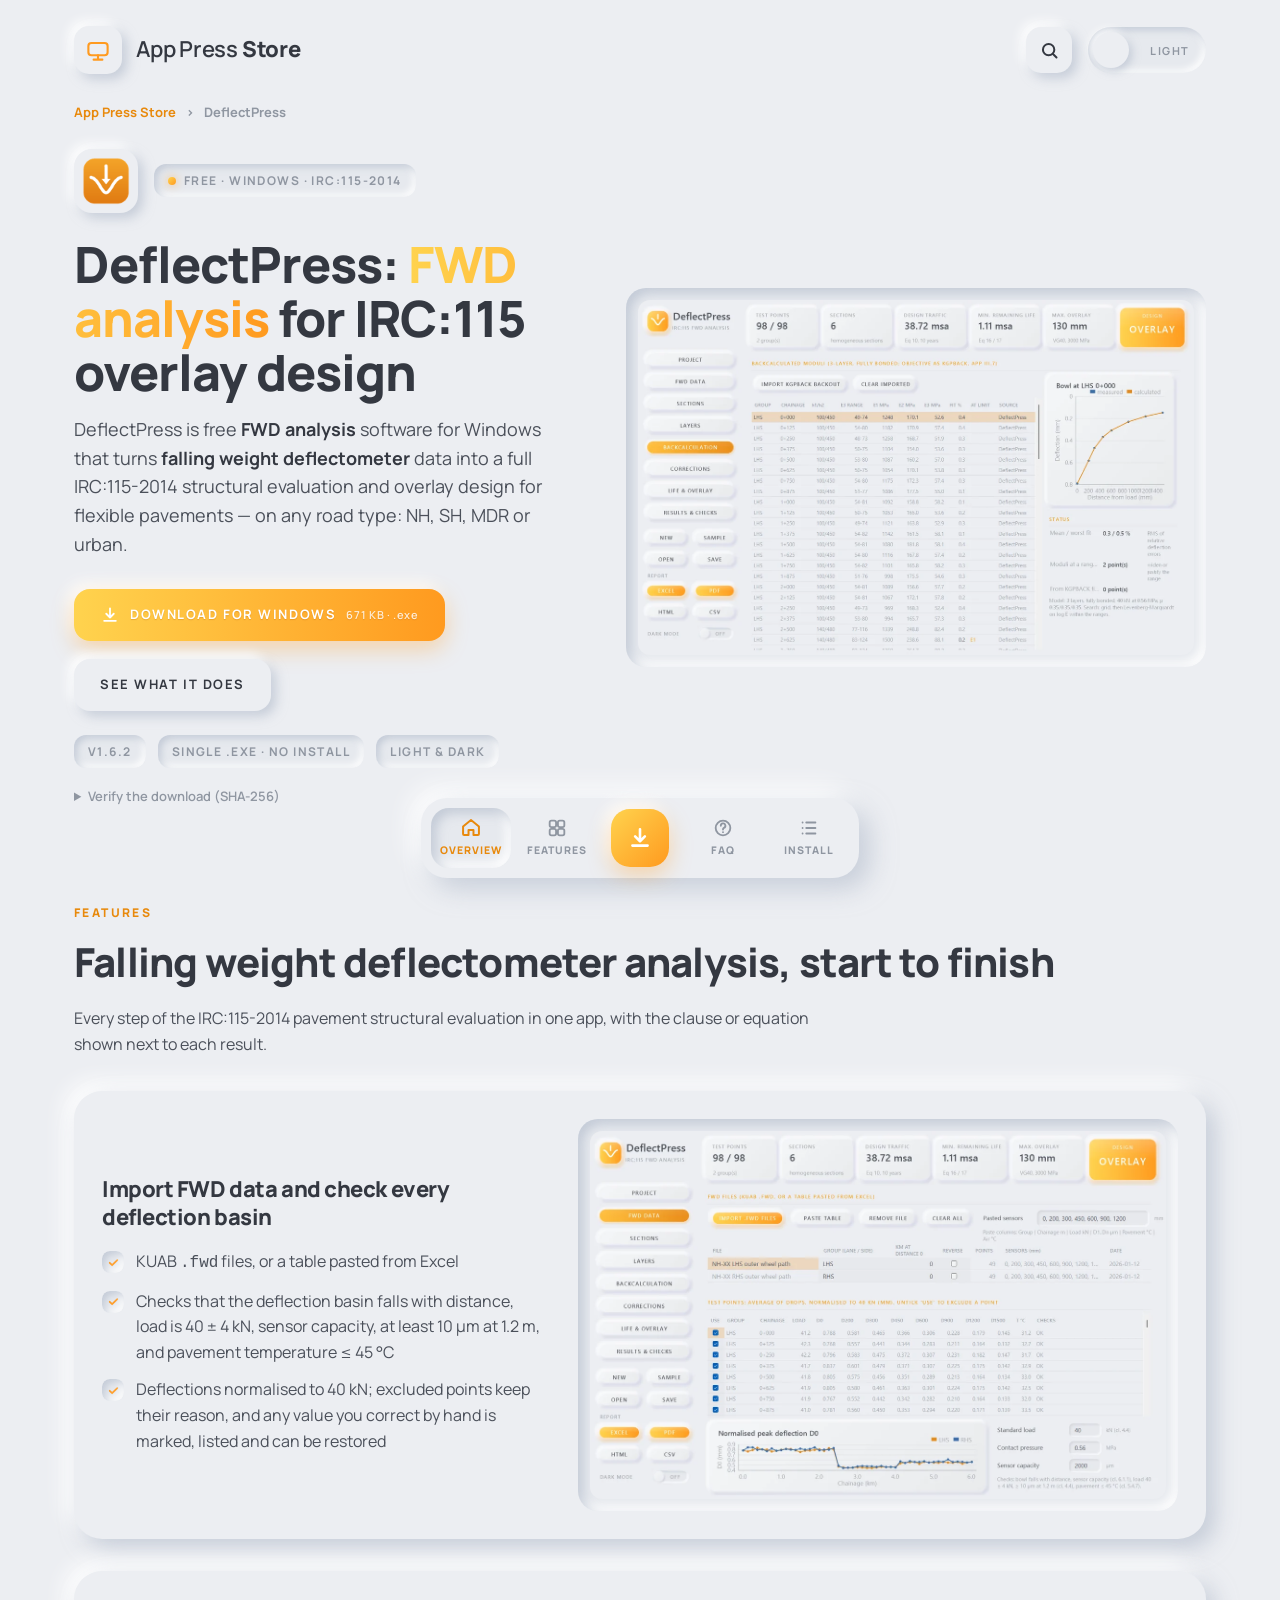
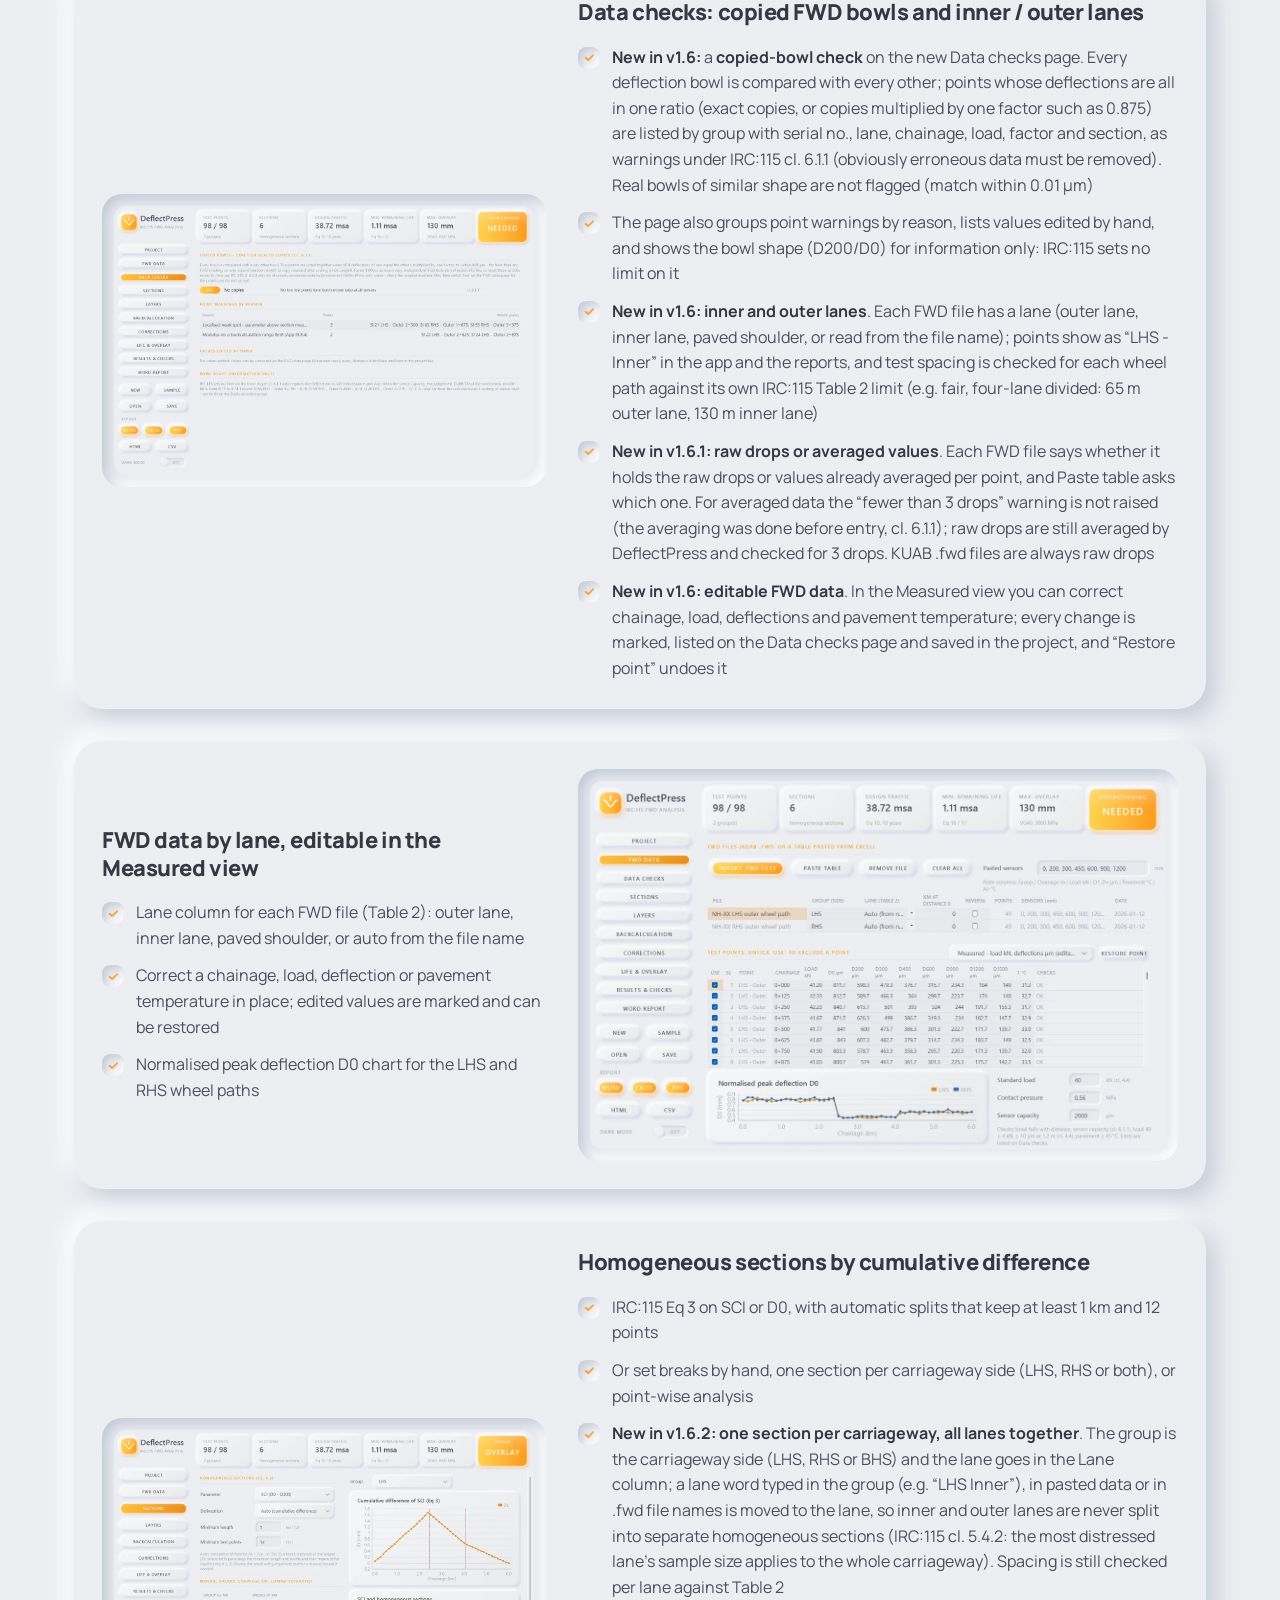
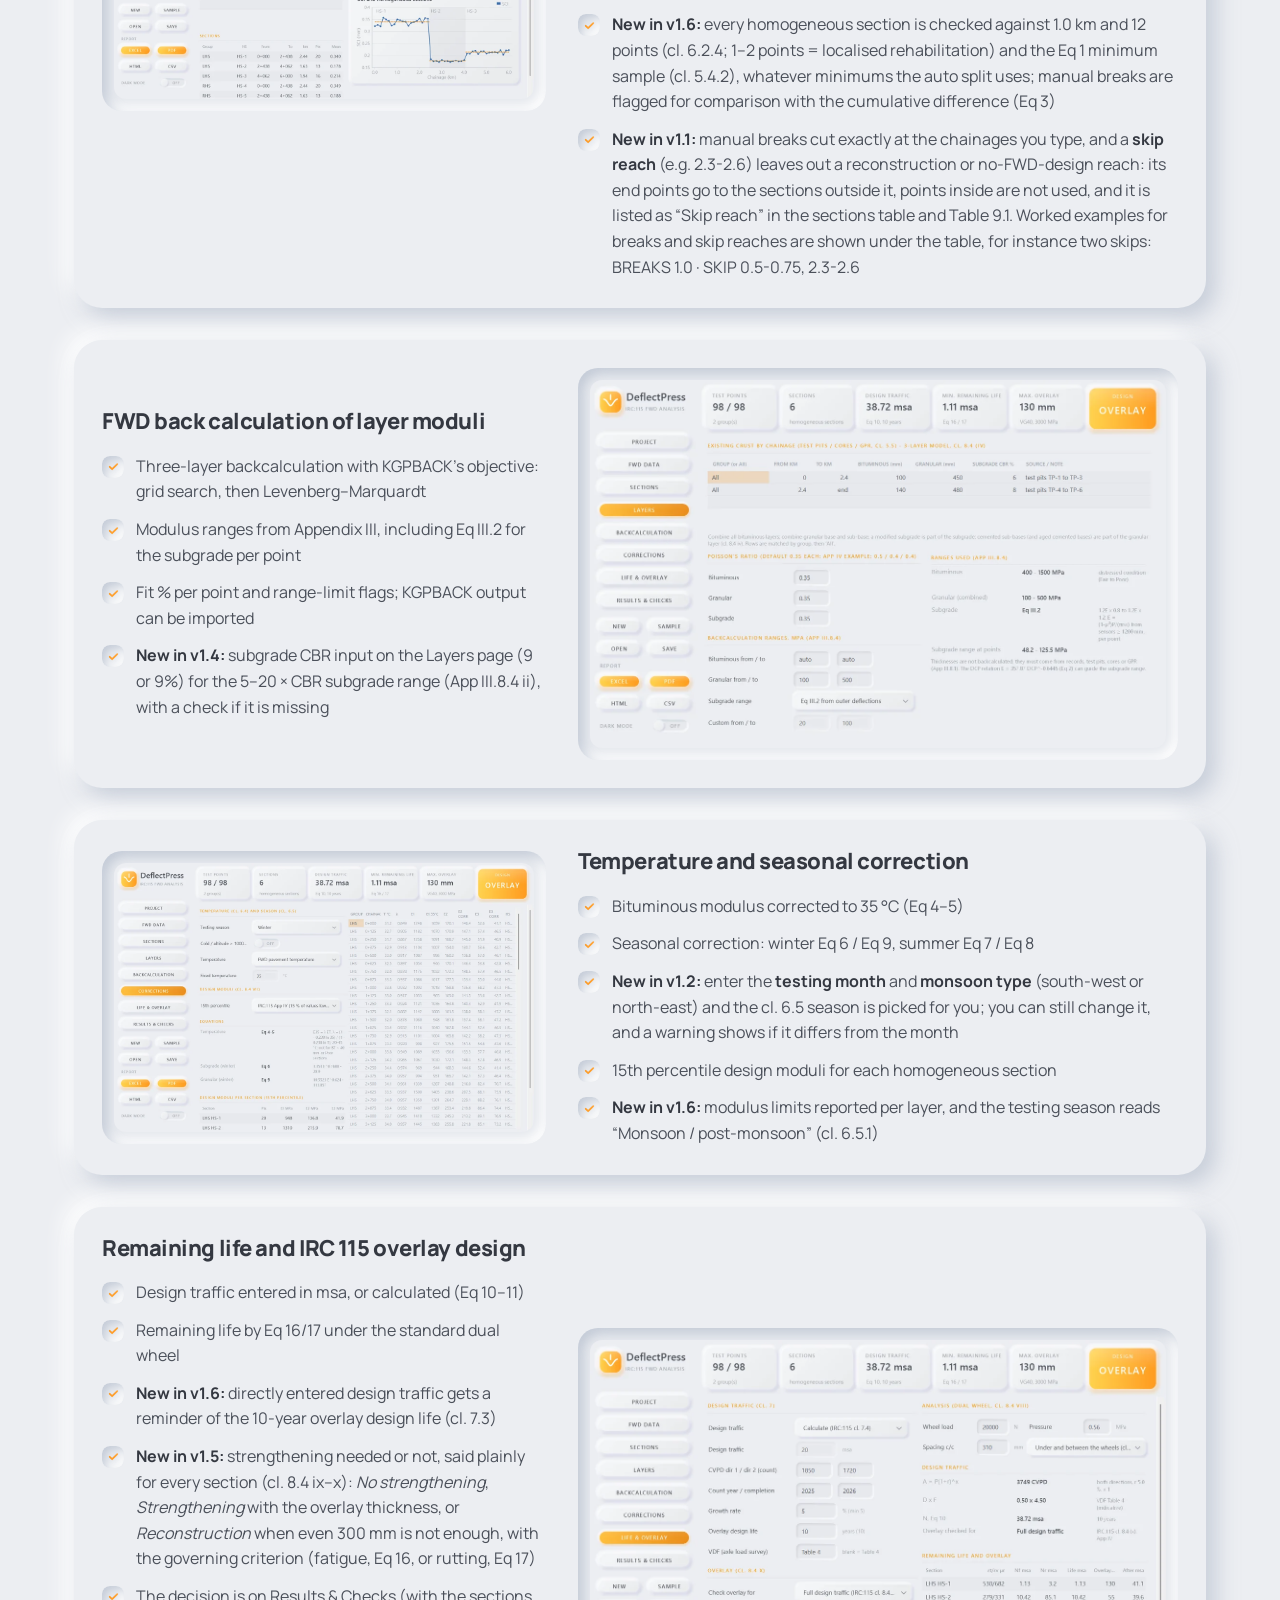
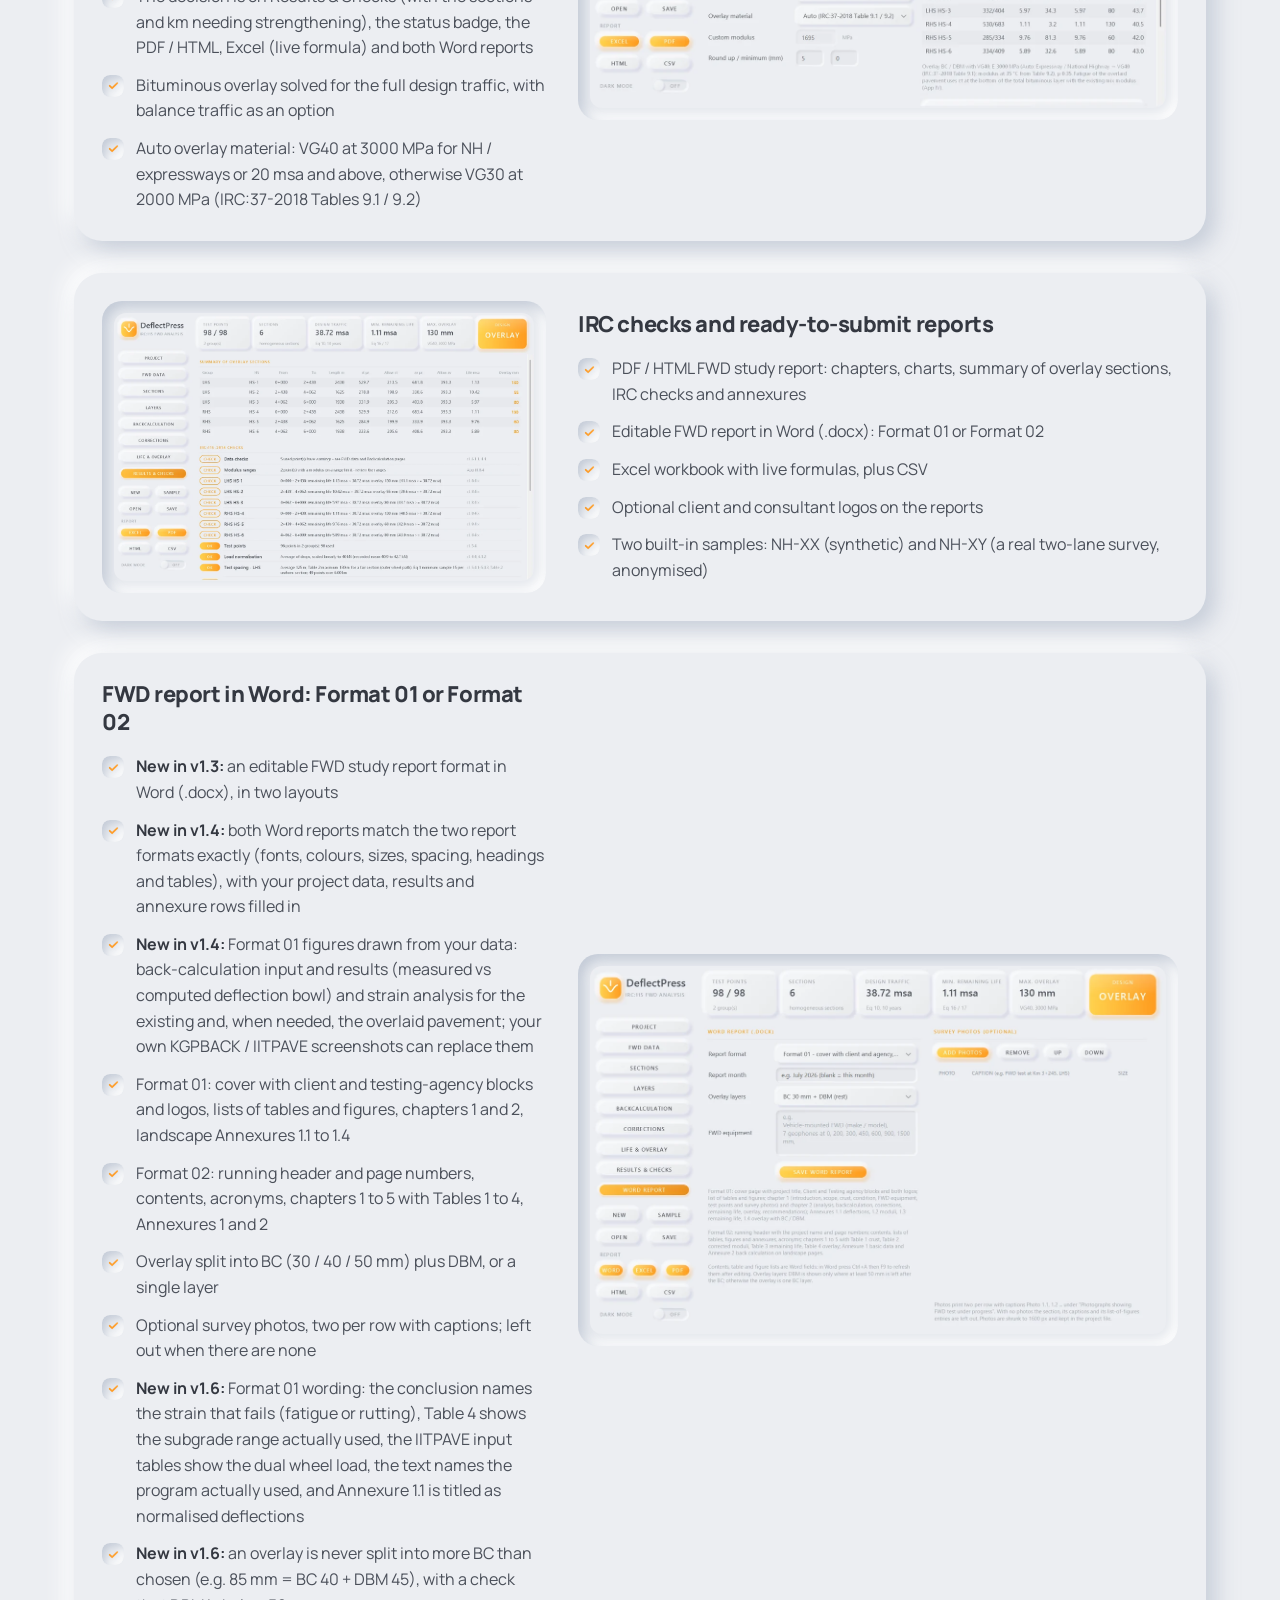
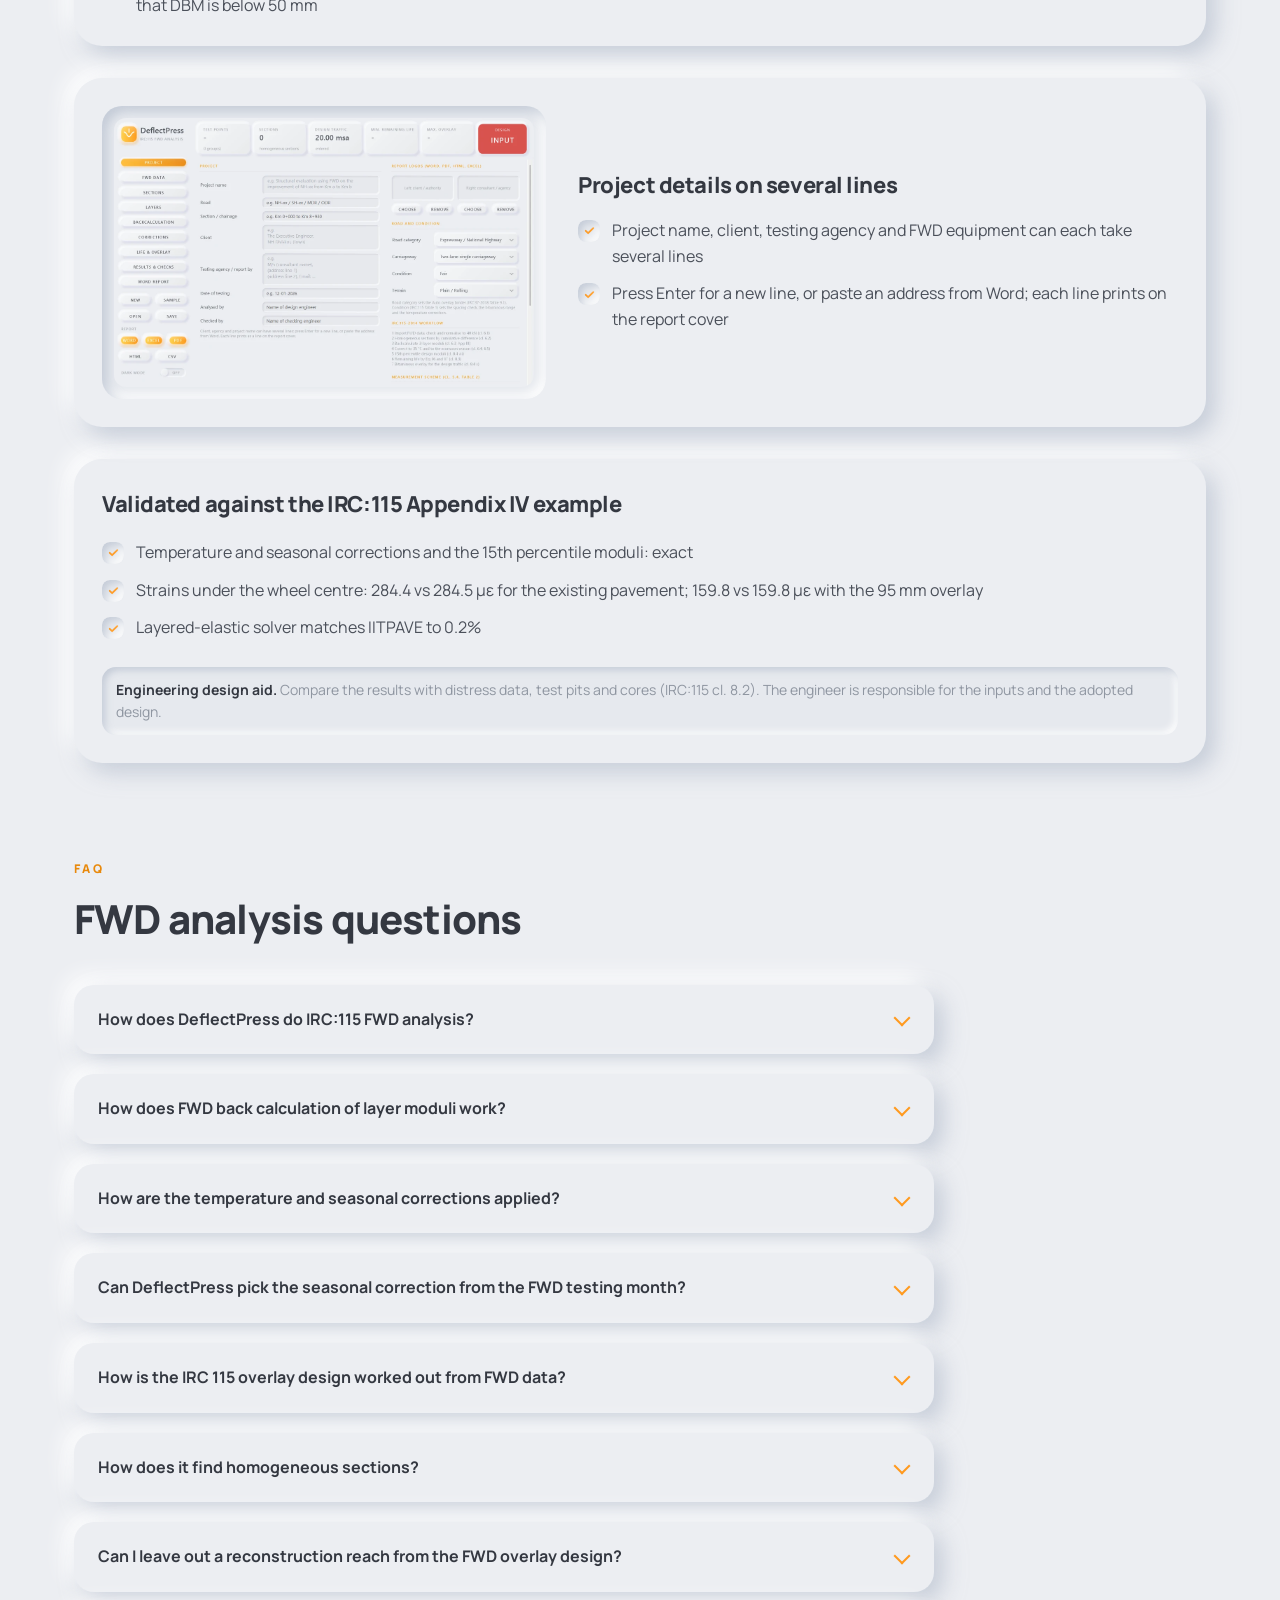
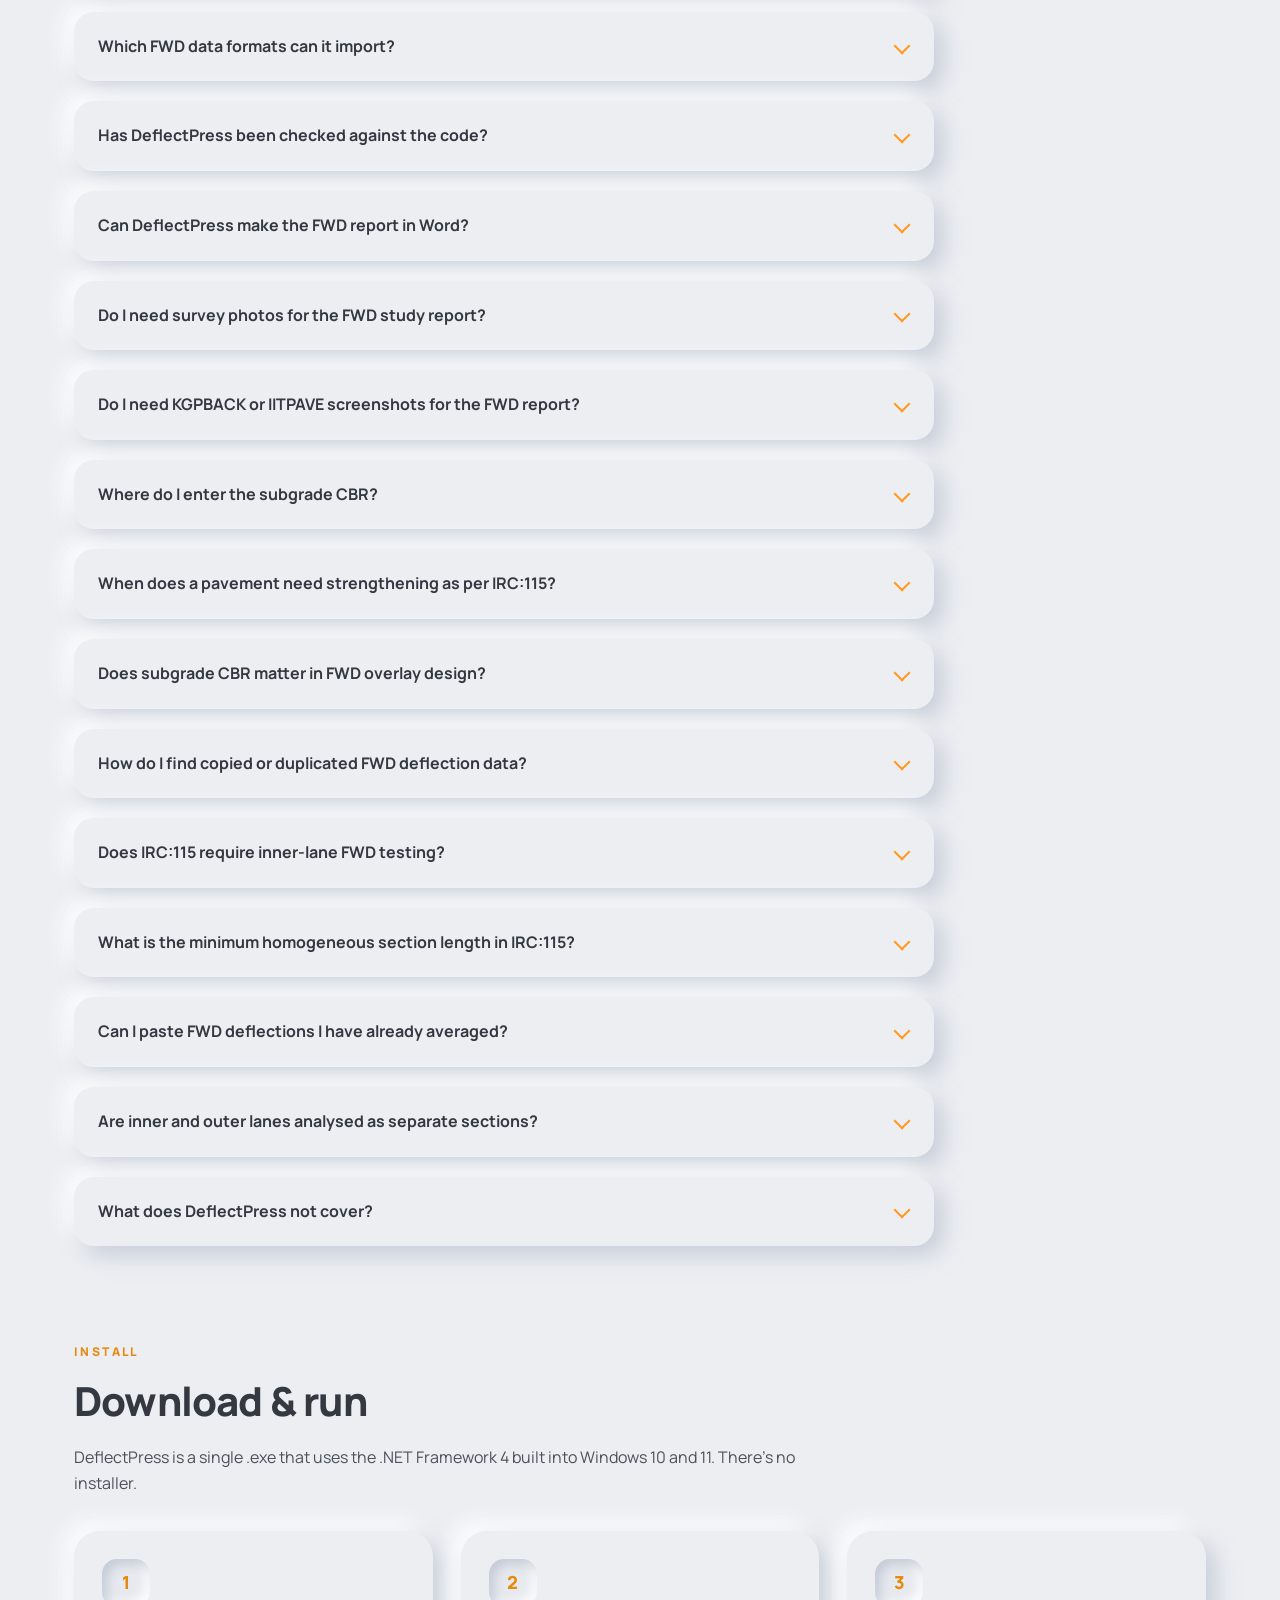
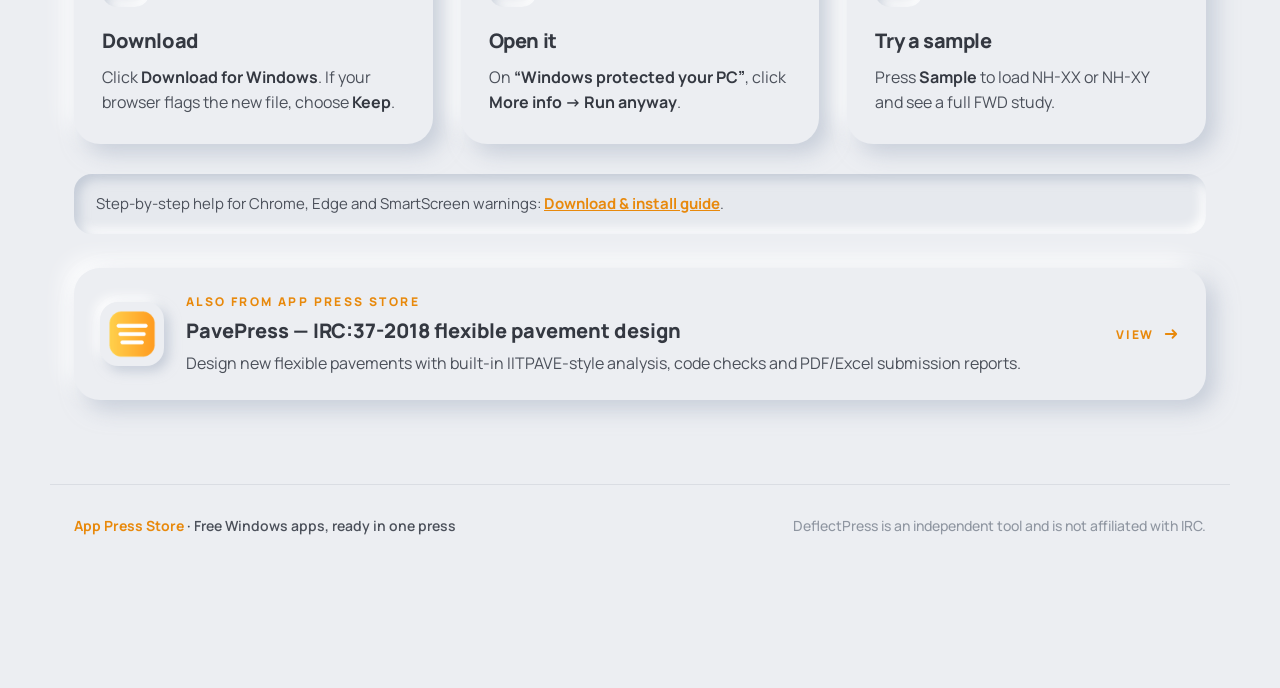
==== commit 4ee06f1e: "DeflectPress v1.6.2: one section per carriageway, lanes kept together Co-Authored-By: Claude Opus 5." ====
--- a/deflectpress/index.html
+++ b/deflectpress/index.html
@@ -42,8 +42,8 @@
         "applicationCategory": "EngineeringApplication",
         "applicationSubCategory": "Pavement structural evaluation",
         "operatingSystem": "Windows",
-        "softwareVersion": "1.6.1",
-        "fileSize": "670KB",
+        "softwareVersion": "1.6.2",
+        "fileSize": "671KB",
         "downloadUrl": "https://apppress-store.github.io/downloads/DeflectPress-FWD-Analysis.exe",
         "image": "https://apppress-store.github.io/assets/deflectpress-icon.png",
         "screenshot": [
@@ -78,7 +78,7 @@
           { "@type": "Question", "name": "How is the IRC 115 overlay design worked out from FWD data?",
             "acceptedAnswer": { "@type": "Answer", "text": "For each homogeneous section, DeflectPress uses the 15th percentile design moduli to find the remaining life by Eq 16/17 under the standard dual wheel. It then solves for the thinnest bituminous overlay that carries the full design traffic, as IRC:115 requires; balance traffic is available as an option. The overlay material is set automatically: VG40 at 3000 MPa for NH and expressways or 20 msa and above, otherwise VG30 at 2000 MPa (IRC:37-2018 Tables 9.1 and 9.2)." } },
           { "@type": "Question", "name": "How does it find homogeneous sections?",
-            "acceptedAnswer": { "@type": "Answer", "text": "By the cumulative difference method of IRC:115 Eq 3, on SCI or D0. A section is split where the cumulative difference changes most, as long as both parts keep at least 1 km and 12 points and their means really differ. You can also set breaks by hand, use one section per lane or group, or analyse point by point." } },
+            "acceptedAnswer": { "@type": "Answer", "text": "By the cumulative difference method of IRC:115 Eq 3, on SCI or D0. A section is split where the cumulative difference changes most, as long as both parts keep at least 1 km and 12 points and their means really differ. You can also set breaks by hand, use one section per carriageway side, or analyse point by point." } },
           { "@type": "Question", "name": "Can I leave out a reconstruction reach from the FWD overlay design?",
             "acceptedAnswer": { "@type": "Answer", "text": "Yes. Enter it as a skip reach on the Sections page, for example 2.3-2.6 or 2+300 to 2+600. The test points at its two ends go to the sections outside it, points inside are not used (the reason is shown), and no overlay is designed for that reach. It is listed as “Skip reach” in the sections table and in Table 9.1, with a note to design it separately as new pavement to IRC:37. Manual section breaks also cut exactly at the chainages you type; a point on a break stays in the section before it." } },
           { "@type": "Question", "name": "Which FWD data formats can it import?",
@@ -105,6 +105,8 @@
             "acceptedAnswer": { "@type": "Answer", "text": "1.0 km with at least 12 test points (IRC:115 cl. 6.2.4); a sub-section with only one or two points needs localised rehabilitation. DeflectPress also checks the Eq 1 minimum sample size (15 points for a fair section)." } },
           { "@type": "Question", "name": "Can I paste FWD deflections I have already averaged?",
             "acceptedAnswer": { "@type": "Answer", "text": "Yes. Choose \"Averaged\" when pasting (or in the DATA column of the FWD file list); DeflectPress then uses the values as the point averages and does not ask for 3 drops. Paste raw drops instead and DeflectPress averages them as IRC:115 cl. 6.1.1 describes. KUAB .fwd machine files are always read as raw drops." } },
+          { "@type": "Question", "name": "Are inner and outer lanes analysed as separate sections?",
+            "acceptedAnswer": { "@type": "Answer", "text": "No. Homogeneous sections cover the carriageway (LHS, RHS, or both together), and test points from all its lanes are used together, as IRC:115 cl. 5.4.2 applies the most distressed lane's sample size to the whole carriageway. Lanes only set the Table 2 test spacing, which DeflectPress checks per lane." } },
           { "@type": "Question", "name": "What does DeflectPress not cover?",
             "acceptedAnswer": { "@type": "Answer", "text": "Rigid pavements (IRC:117), Benkelman beam deflection (IRC:81), FWD formats other than KUAB .fwd and pasted tables, and a cemented-base fatigue criterion. It is an engineering design aid: results must be compared with distress data, test pits and cores, and the engineer is responsible for the inputs and the adopted design." } }
         ]
@@ -162,18 +164,18 @@
           <div class="cta-row">
             <a class="btn btn-amber" href="/downloads/DeflectPress-FWD-Analysis.exe" download="DeflectPress-FWD-Analysis.exe">
               <svg viewBox="0 0 24 24" aria-hidden="true"><path d="M12 4v11m0 0-4.5-4.5M12 15l4.5-4.5M5 19h14"/></svg>
-              Download for Windows <small>670 KB · .exe</small>
+              Download for Windows <small>671 KB · .exe</small>
             </a>
             <a class="btn btn-soft" href="#features">See what it does</a>
           </div>
           <ul class="facts">
-            <li class="inset-pill">v1.6.1</li>
+            <li class="inset-pill">v1.6.2</li>
             <li class="inset-pill">Single .exe · no install</li>
             <li class="inset-pill">Light &amp; dark</li>
           </ul>
           <details class="hash">
             <summary>Verify the download (SHA-256)</summary>
-            <code class="inset">3E78492323DDD17B106F7CA966C7196DD4A0F6E6DE296F3793FED8A629EFAA6B</code>
+            <code class="inset">EB60421E5E7EA785BFF820CF222B2DA0D4EC2C3075DE020D414B5FCD6264A070</code>
             <p>In PowerShell: <code>Get-FileHash "DeflectPress-FWD-Analysis.exe"</code></p>
           </details>
         </div>
@@ -234,7 +236,8 @@
             <h3>Homogeneous sections by cumulative difference</h3>
             <ul class="features">
               <li>IRC:115 Eq 3 on SCI or D0, with automatic splits that keep at least 1 km and 12 points</li>
-              <li>Or set breaks by hand, one section per lane or group, or point-wise analysis</li>
+              <li>Or set breaks by hand, one section per carriageway side (LHS, RHS or both), or point-wise analysis</li>
+              <li><b>New in v1.6.2:</b> <b>one section per carriageway, all lanes together</b>. The group is the carriageway side (LHS, RHS or BHS) and the lane goes in the Lane column; a lane word typed in the group (e.g. “LHS Inner”), in pasted data or in .fwd file names is moved to the lane, so inner and outer lanes are never split into separate homogeneous sections (IRC:115 cl. 5.4.2: the most distressed lane’s sample size applies to the whole carriageway). Spacing is still checked per lane against Table 2</li>
               <li><b>New in v1.6:</b> every homogeneous section is checked against 1.0 km and 12 points (cl. 6.2.4; 1–2 points = localised rehabilitation) and the Eq 1 minimum sample (cl. 5.4.2), whatever minimums the auto split uses; manual breaks are flagged for comparison with the cumulative difference (Eq 3)</li>
               <li><b>New in v1.1:</b> manual breaks cut exactly at the chainages you type, and a <b>skip reach</b> (e.g. 2.3-2.6) leaves out a reconstruction or no-FWD-design reach: its end points go to the sections outside it, points inside are not used, and it is listed as “Skip reach” in the sections table and Table 9.1. Worked examples for breaks and skip reaches are shown under the table, for instance two skips: BREAKS 1.0 · SKIP 0.5-0.75, 2.3-2.6</li>
             </ul>
@@ -367,7 +370,7 @@
         </details>
         <details class="raised">
           <summary>How does it find homogeneous sections?</summary>
-          <p>By the cumulative difference method of IRC:115 Eq 3, on SCI or D0. A section is split where the cumulative difference changes most, as long as both parts keep at least 1 km and 12 points and their means really differ. You can also set breaks by hand, use one section per lane or group, or analyse point by point.</p>
+          <p>By the cumulative difference method of IRC:115 Eq 3, on SCI or D0. A section is split where the cumulative difference changes most, as long as both parts keep at least 1 km and 12 points and their means really differ. You can also set breaks by hand, use one section per carriageway side, or analyse point by point.</p>
         </details>
         <details class="raised">
           <summary>Can I leave out a reconstruction reach from the FWD overlay design?</summary>
@@ -420,6 +423,10 @@
         <details class="raised">
           <summary>Can I paste FWD deflections I have already averaged?</summary>
           <p>Yes. Choose “Averaged” when pasting (or in the DATA column of the FWD file list); DeflectPress then uses the values as the point averages and does not ask for 3 drops. Paste raw drops instead and DeflectPress averages them as IRC:115 cl. 6.1.1 describes. KUAB .fwd machine files are always read as raw drops.</p>
+        </details>
+        <details class="raised">
+          <summary>Are inner and outer lanes analysed as separate sections?</summary>
+          <p>No. Homogeneous sections cover the carriageway (LHS, RHS, or both together), and test points from all its lanes are used together, as IRC:115 cl. 5.4.2 applies the most distressed lane's sample size to the whole carriageway. Lanes only set the Table 2 test spacing, which DeflectPress checks per lane.</p>
         </details>
         <details class="raised">
           <summary>What does DeflectPress not cover?</summary>
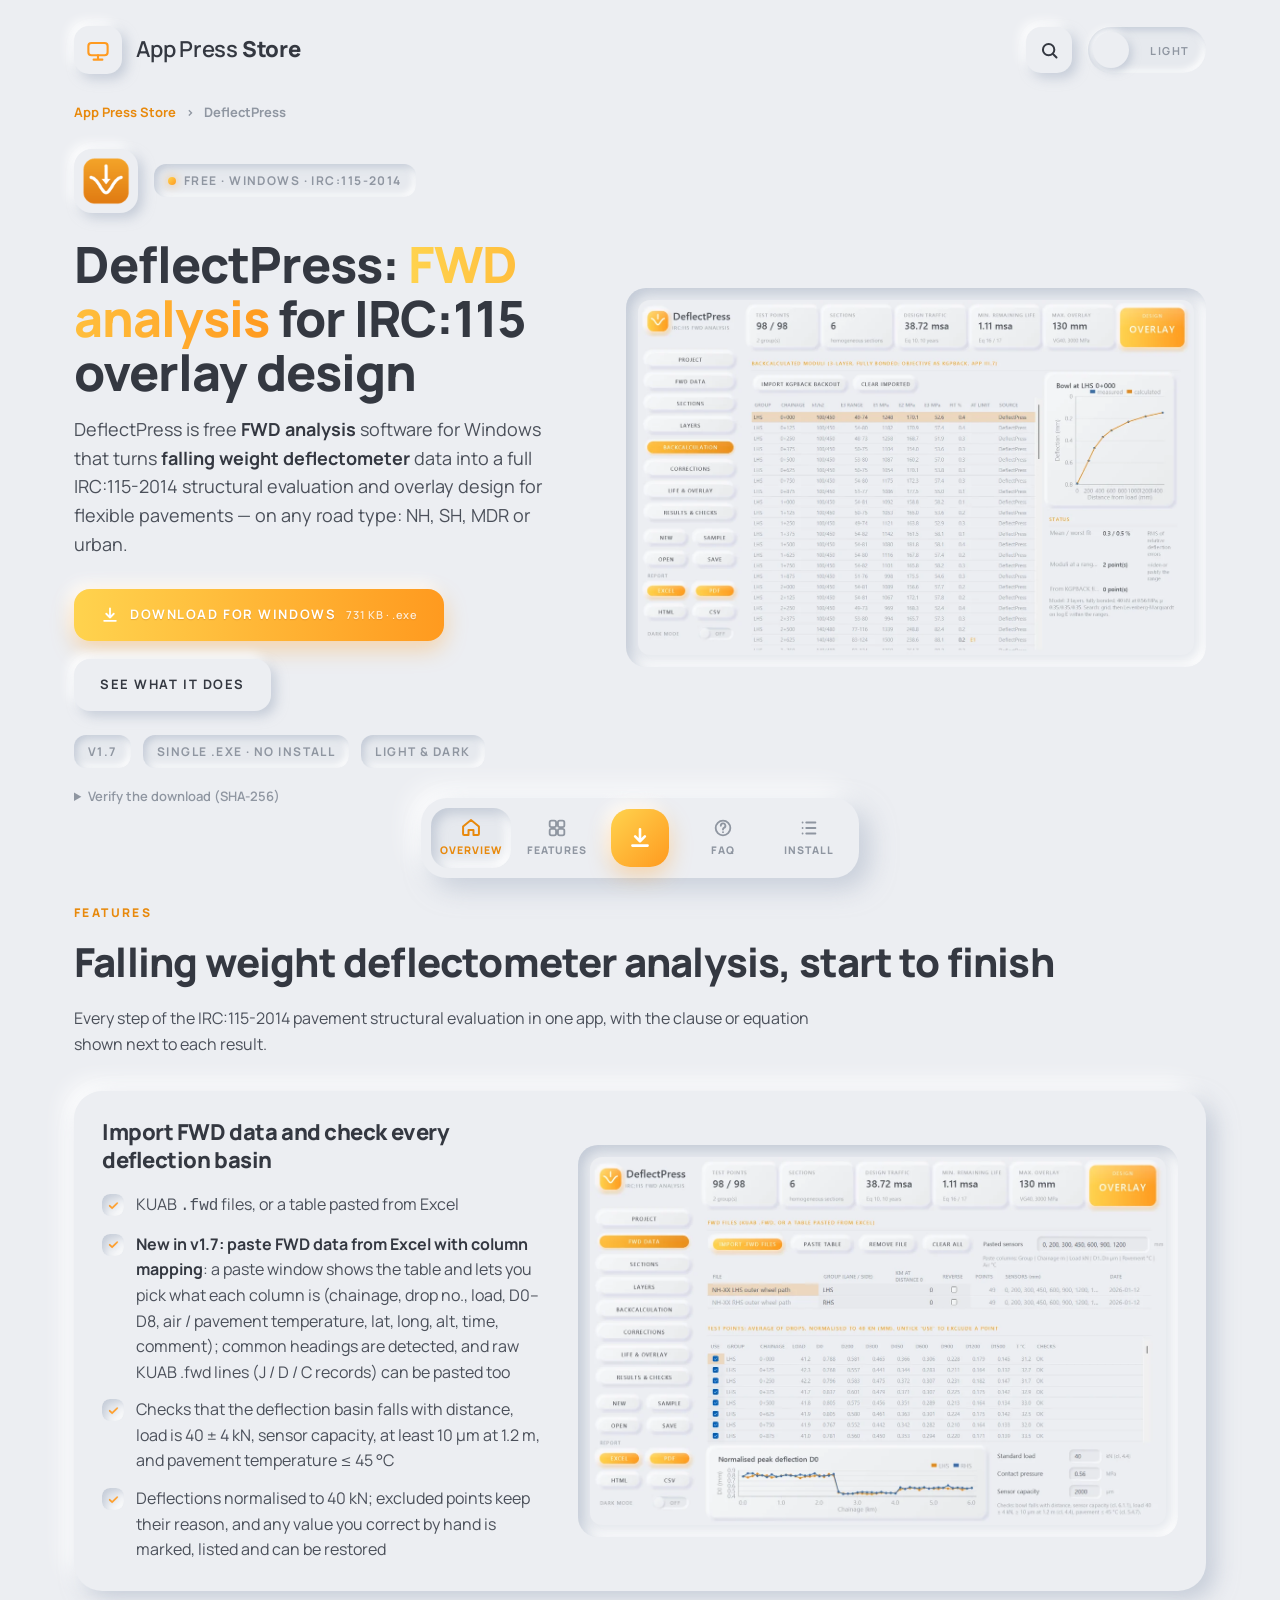
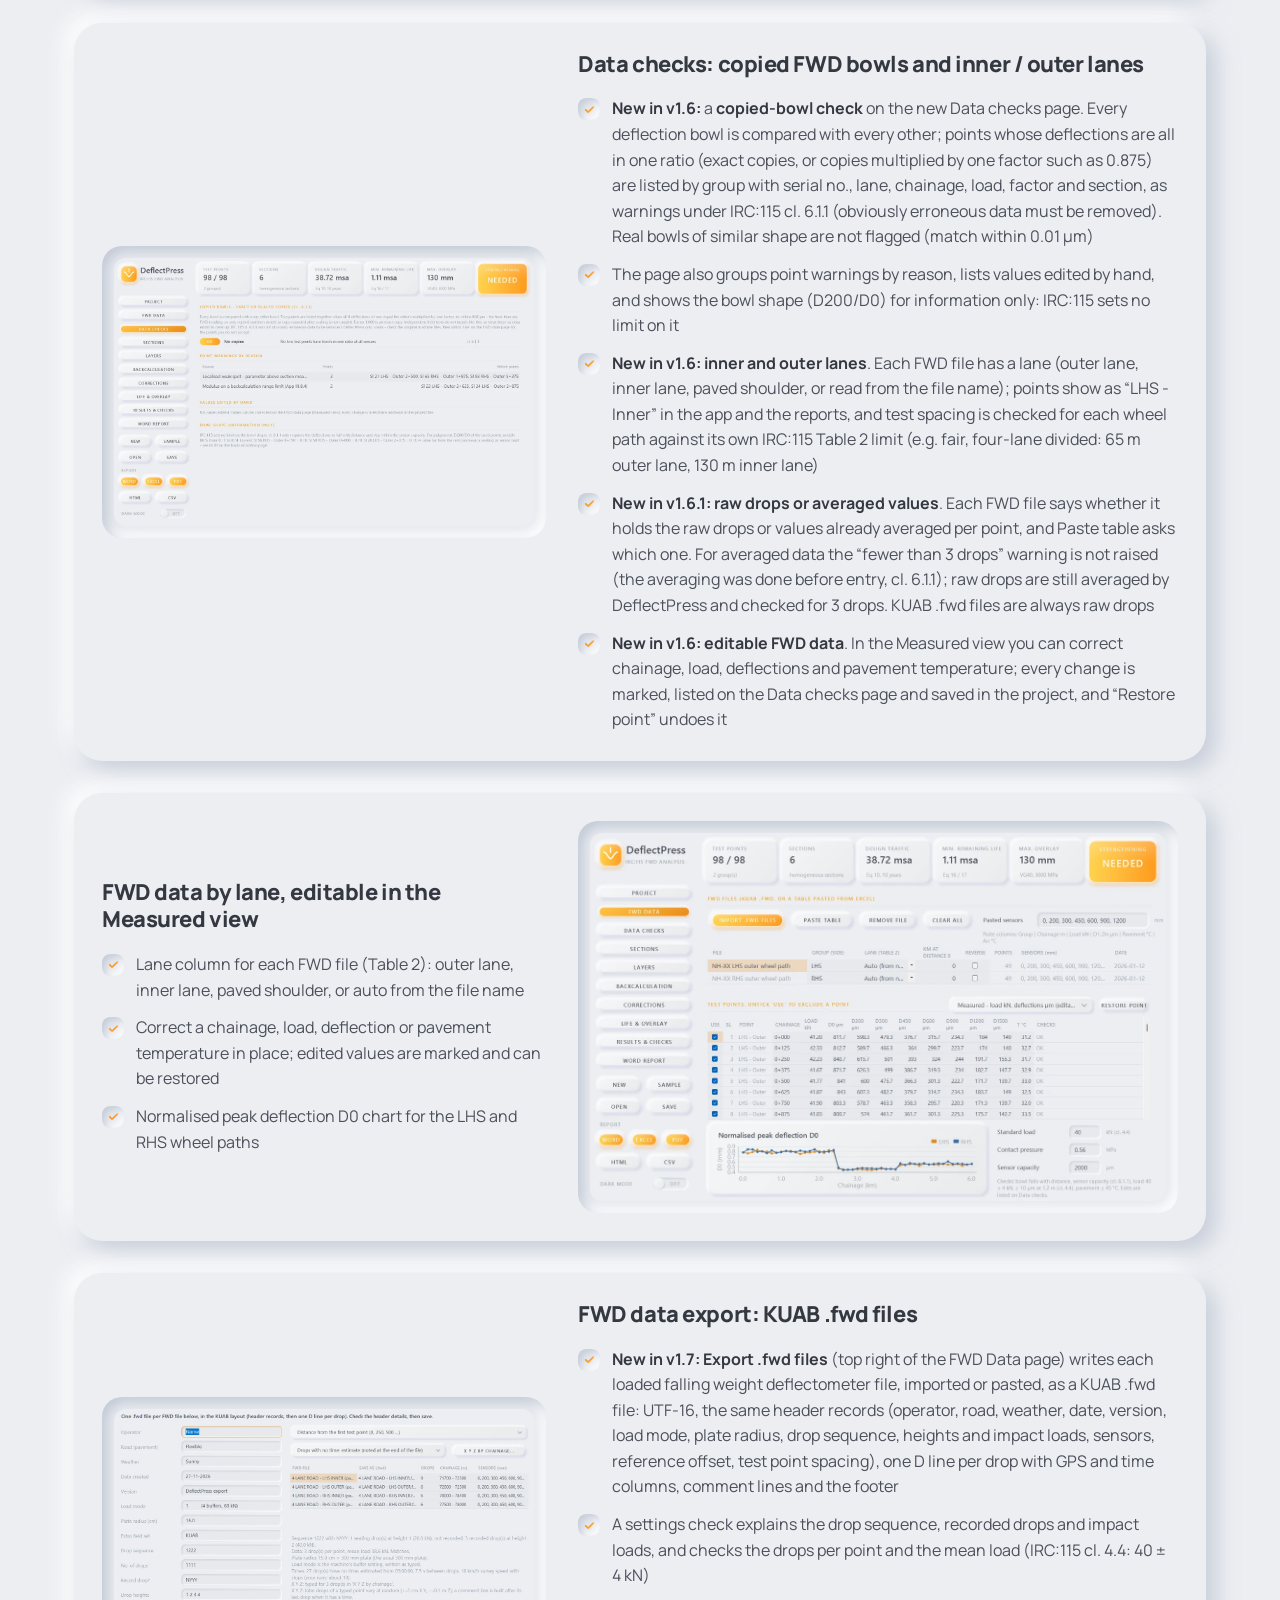
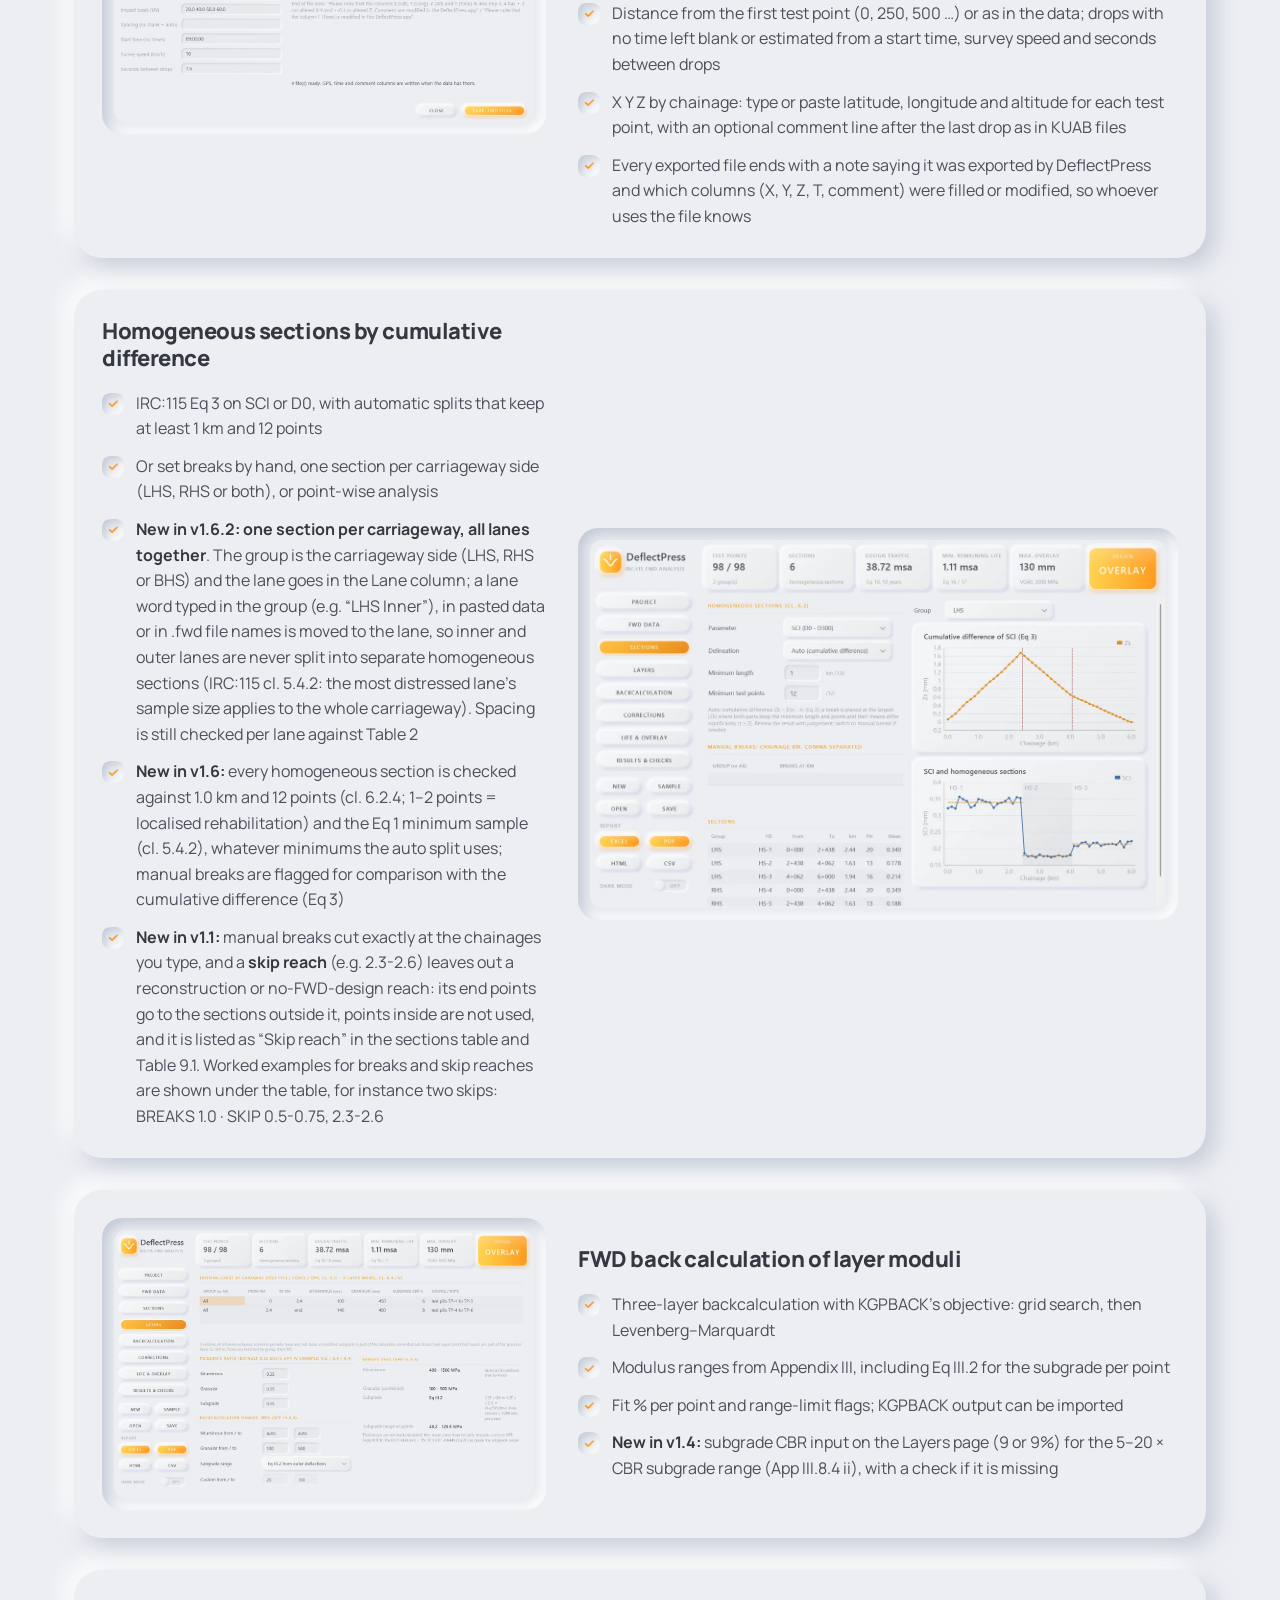
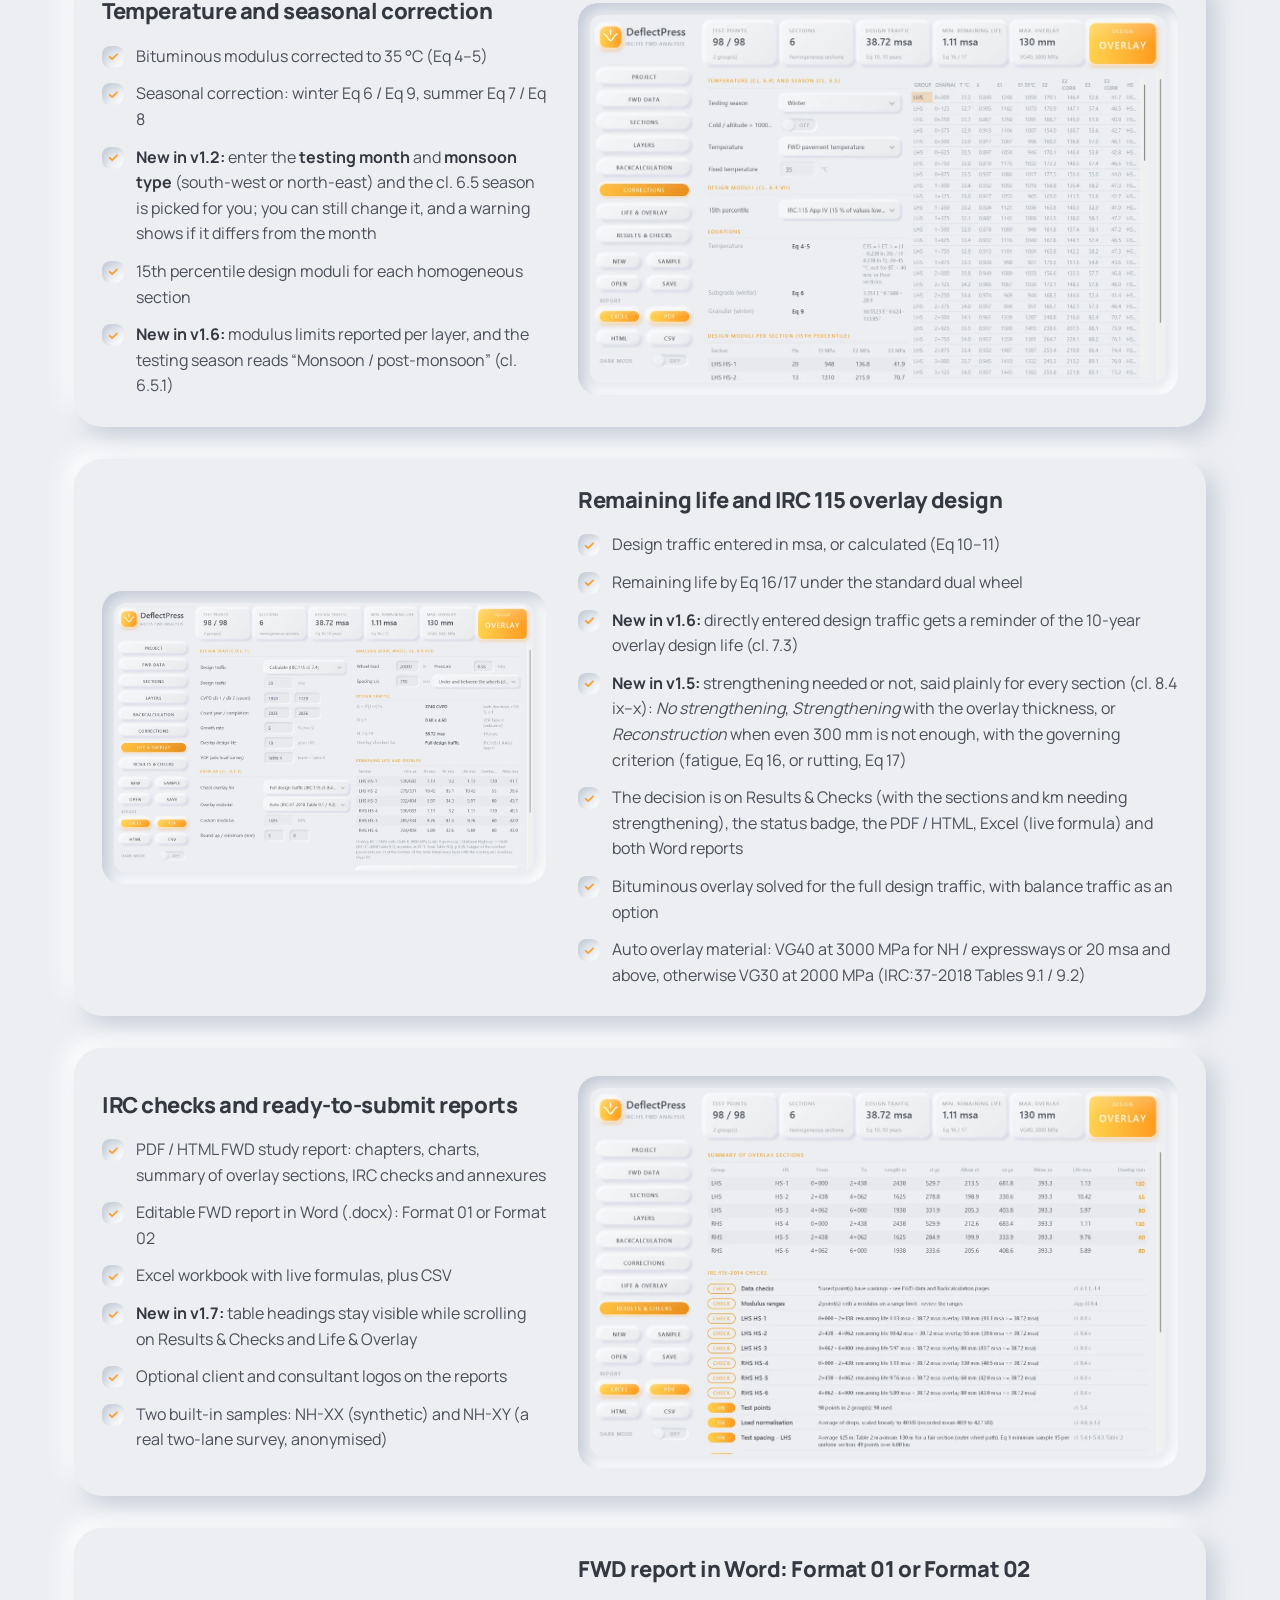
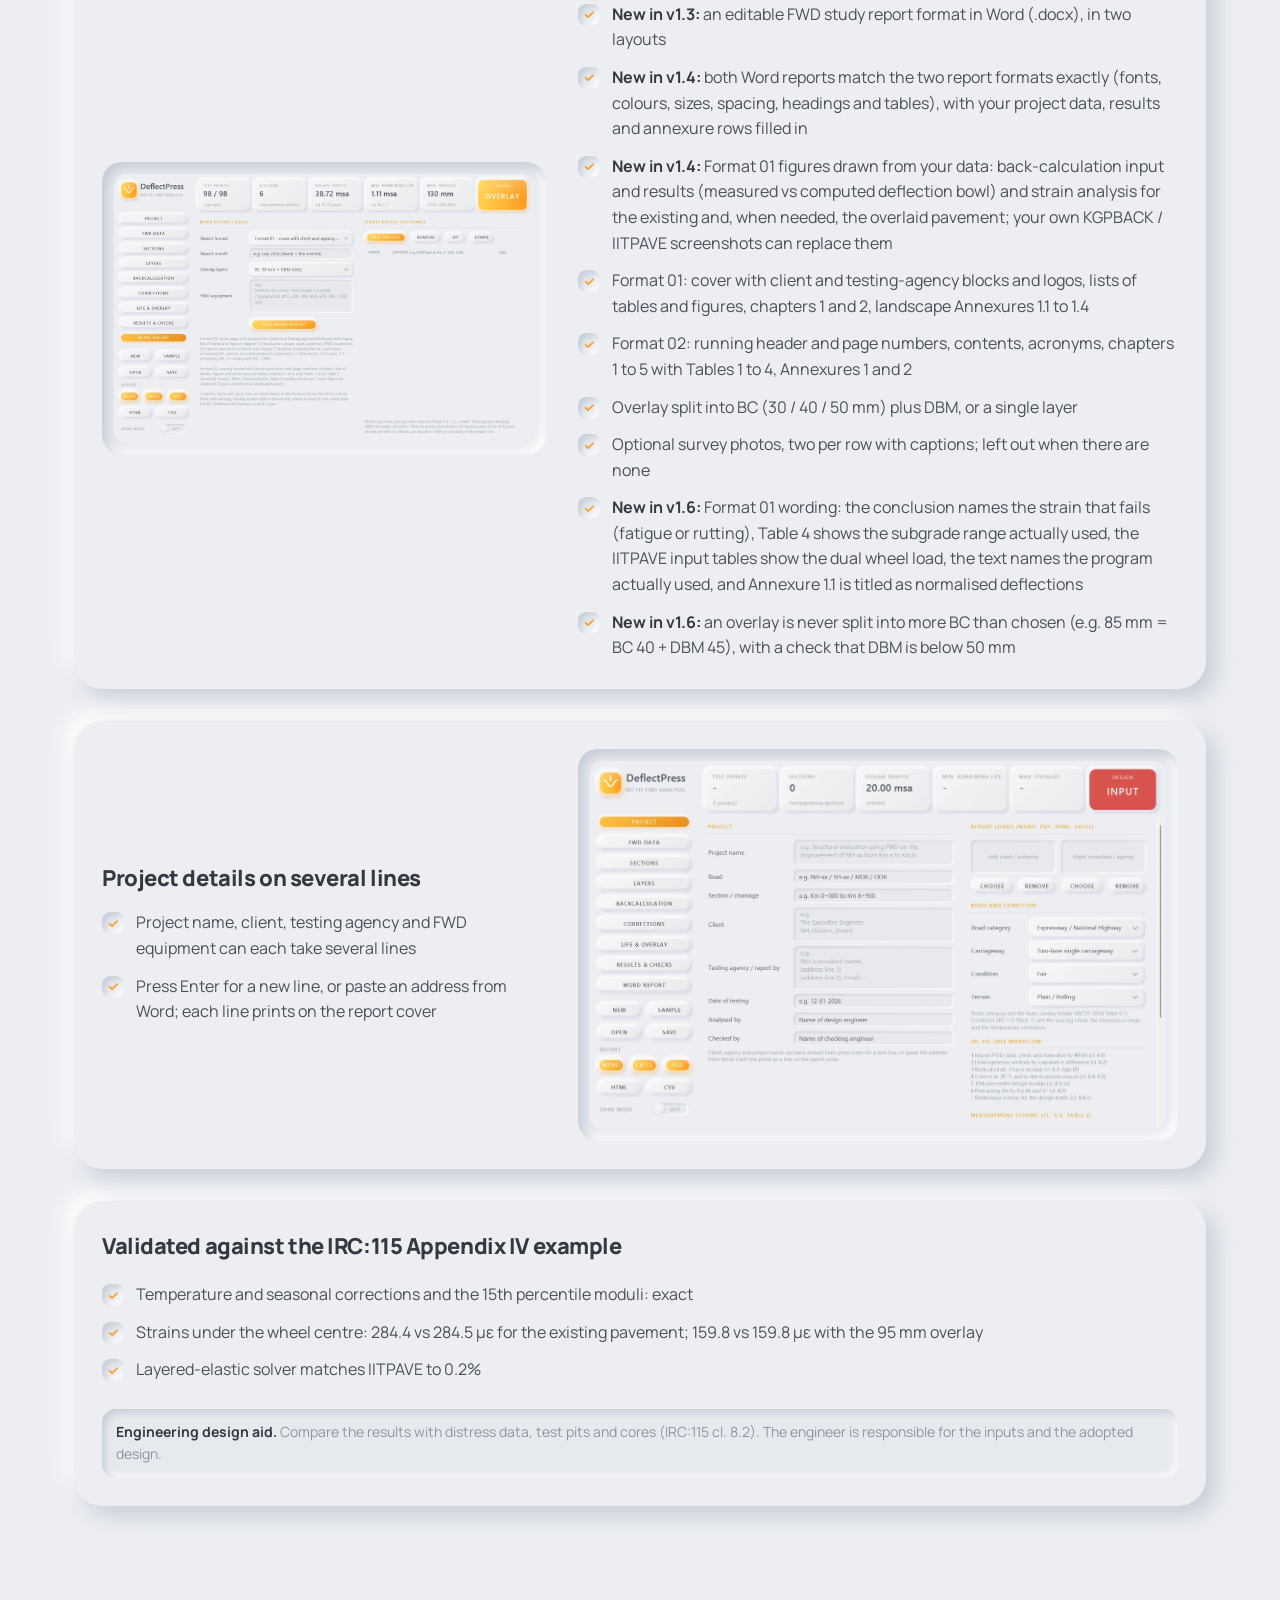
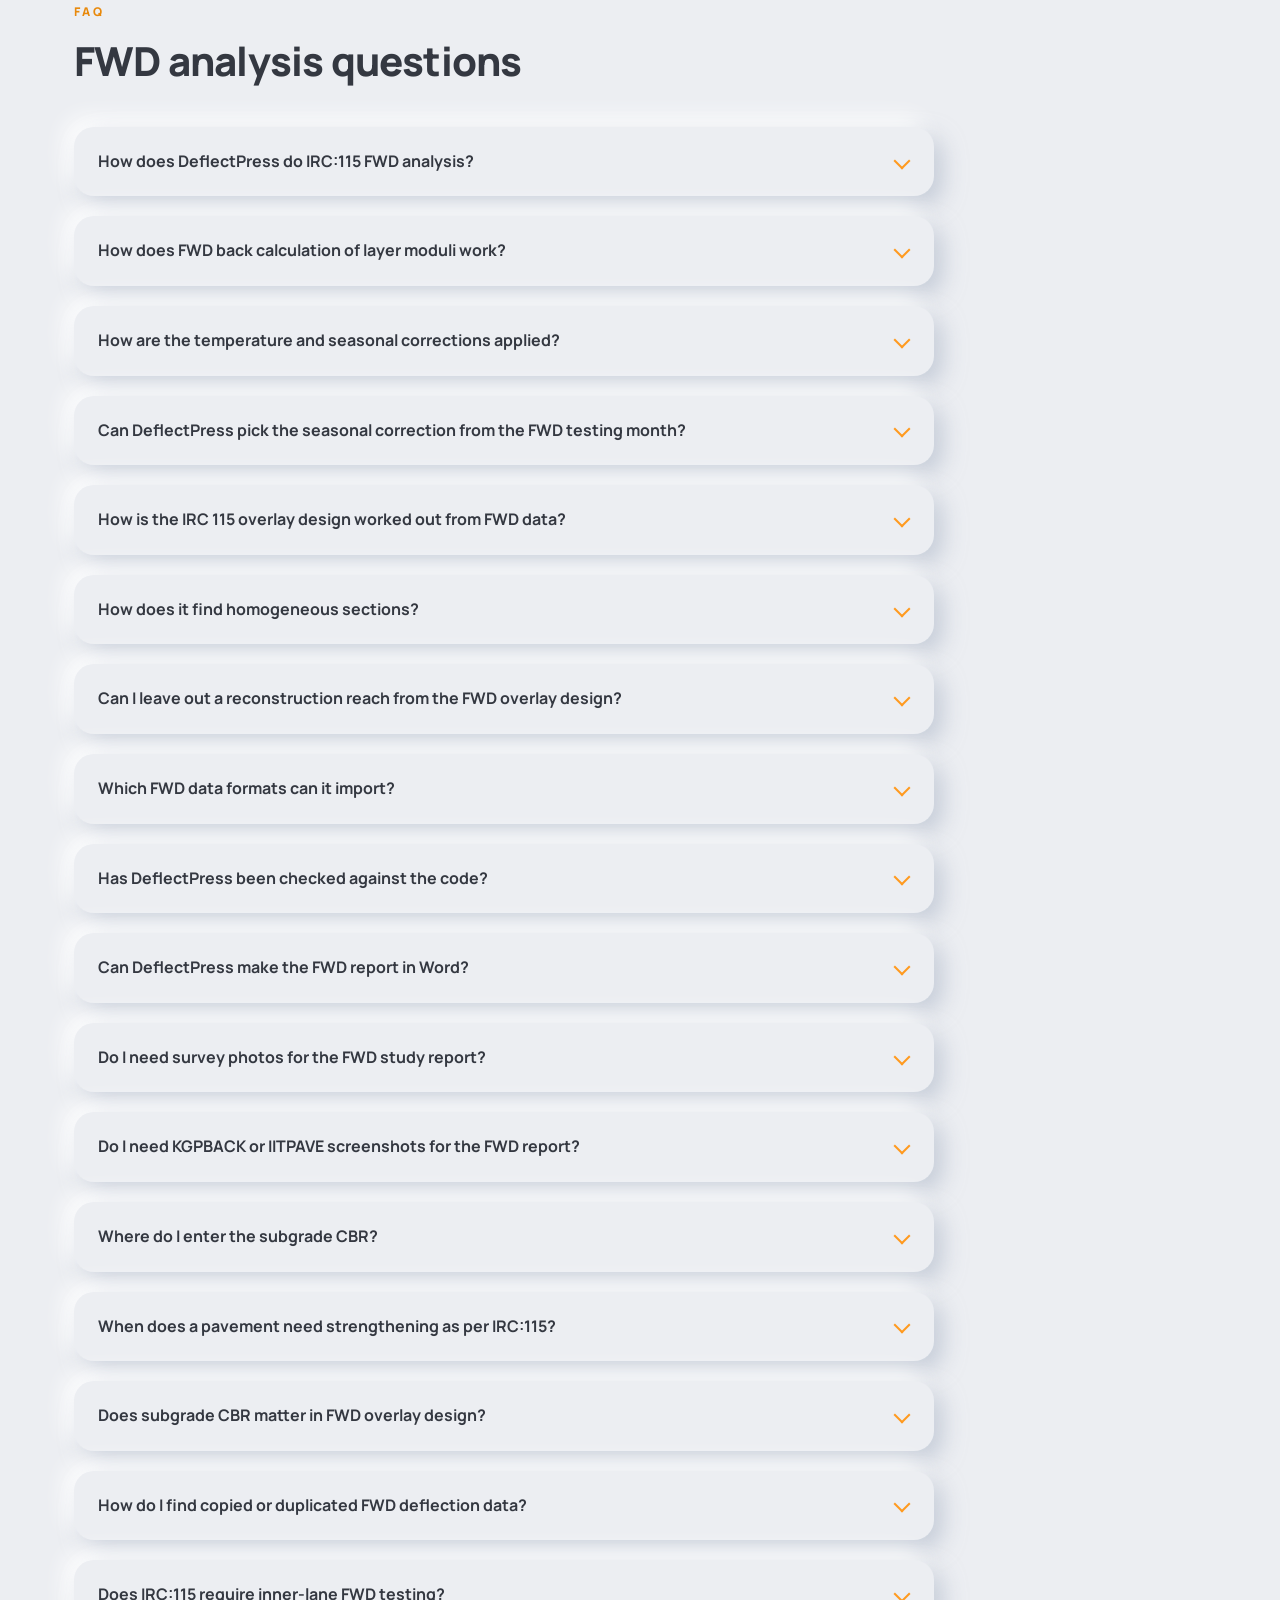
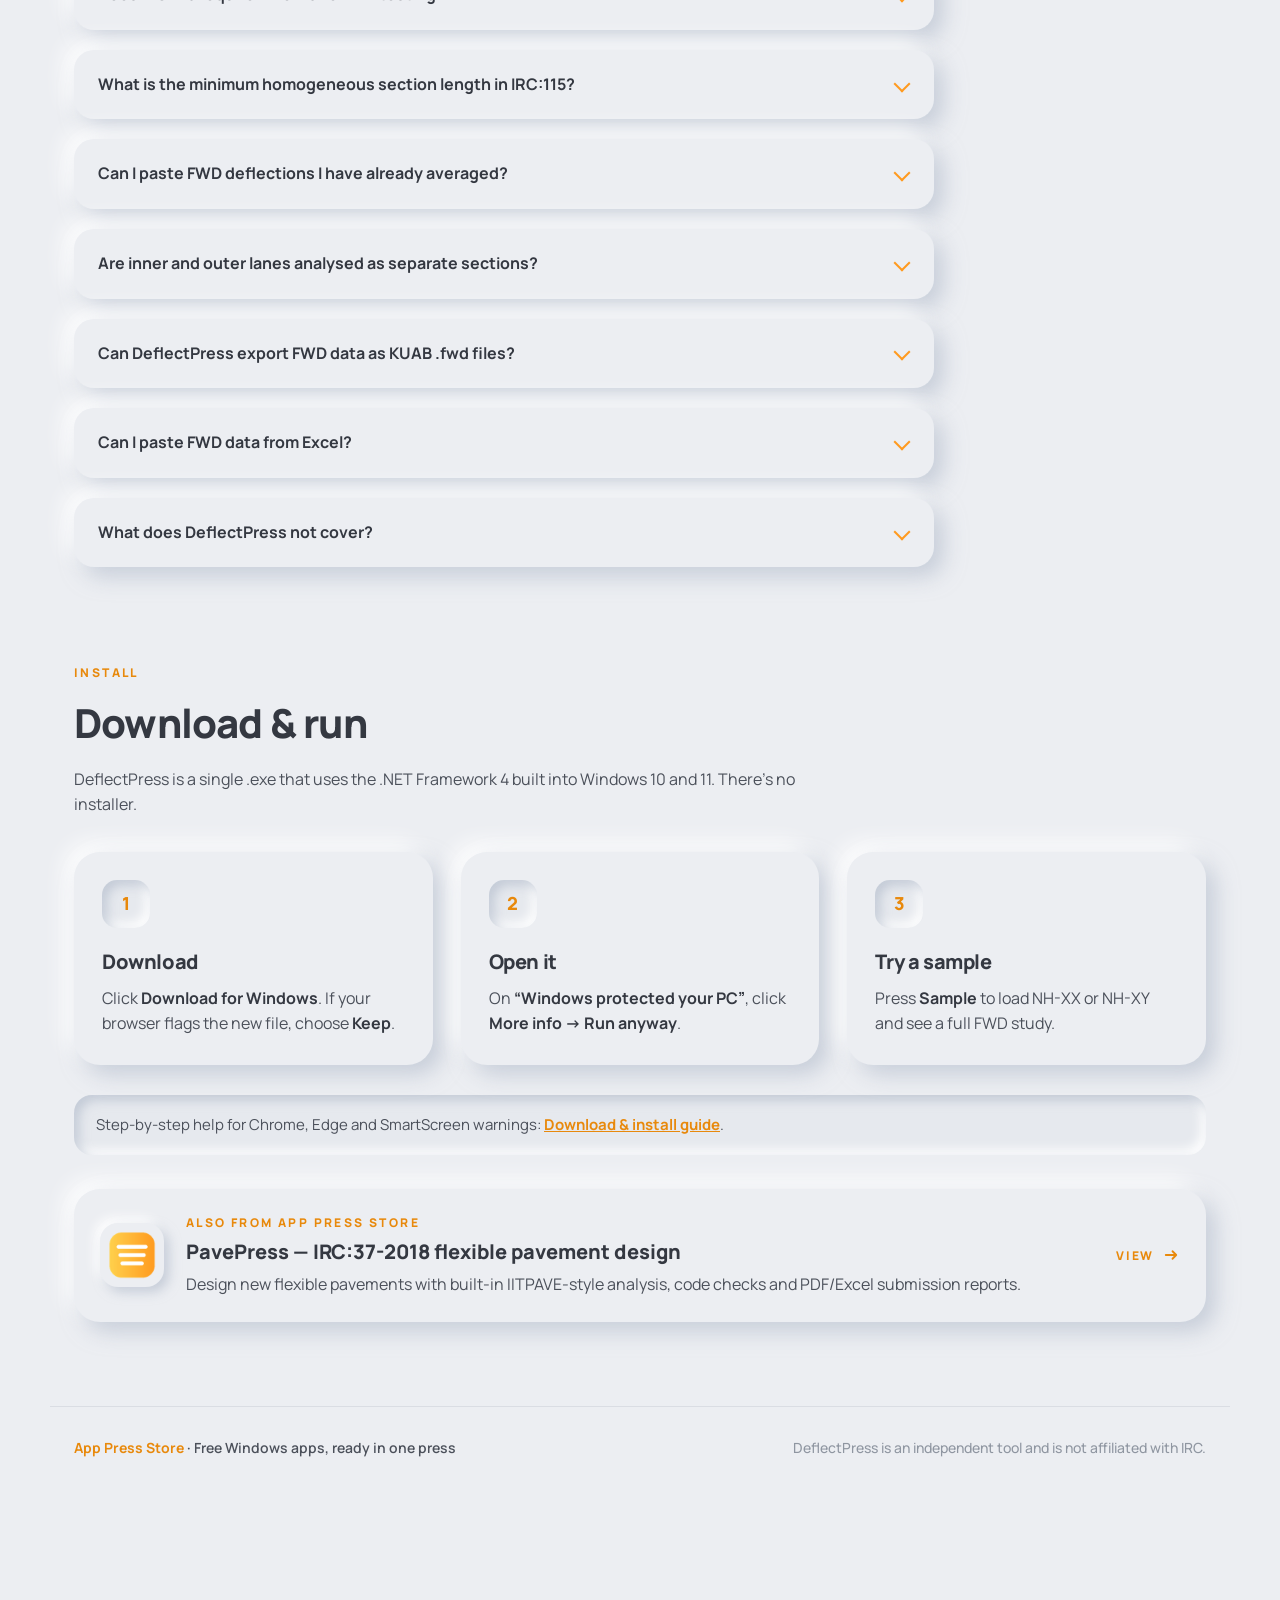
==== commit 4edf6e4a: "DeflectPress v1.7: Excel paste with column mapping, KUAB .fwd export, sticky table headings Co-Autho" ====
--- a/deflectpress/index.html
+++ b/deflectpress/index.html
@@ -42,8 +42,8 @@
         "applicationCategory": "EngineeringApplication",
         "applicationSubCategory": "Pavement structural evaluation",
         "operatingSystem": "Windows",
-        "softwareVersion": "1.6.2",
-        "fileSize": "671KB",
+        "softwareVersion": "1.7",
+        "fileSize": "731KB",
         "downloadUrl": "https://apppress-store.github.io/downloads/DeflectPress-FWD-Analysis.exe",
         "image": "https://apppress-store.github.io/assets/deflectpress-icon.png",
         "screenshot": [
@@ -107,6 +107,10 @@
             "acceptedAnswer": { "@type": "Answer", "text": "Yes. Choose \"Averaged\" when pasting (or in the DATA column of the FWD file list); DeflectPress then uses the values as the point averages and does not ask for 3 drops. Paste raw drops instead and DeflectPress averages them as IRC:115 cl. 6.1.1 describes. KUAB .fwd machine files are always read as raw drops." } },
           { "@type": "Question", "name": "Are inner and outer lanes analysed as separate sections?",
             "acceptedAnswer": { "@type": "Answer", "text": "No. Homogeneous sections cover the carriageway (LHS, RHS, or both together), and test points from all its lanes are used together, as IRC:115 cl. 5.4.2 applies the most distressed lane's sample size to the whole carriageway. Lanes only set the Table 2 test spacing, which DeflectPress checks per lane." } },
+          { "@type": "Question", "name": "Can DeflectPress export FWD data as KUAB .fwd files?",
+            "acceptedAnswer": { "@type": "Answer", "text": "Yes. Export .fwd files on the FWD Data page writes imported or pasted falling weight deflectometer data in the KUAB .fwd text layout: the header records, one D line per drop with GPS and time columns, comment lines and the footer. The files open again with Import .fwd files, and each one ends with a note saying which columns DeflectPress filled or modified." } },
+          { "@type": "Question", "name": "Can I paste FWD data from Excel?",
+            "acceptedAnswer": { "@type": "Answer", "text": "Yes. Paste the table and pick what each column is (chainage, drop no., load, D0 to D8, air or pavement temperature, latitude, longitude, altitude, time, comment); common headings are detected for you. Raw KUAB .fwd lines (J, D and C records) can be pasted directly as well." } },
           { "@type": "Question", "name": "What does DeflectPress not cover?",
             "acceptedAnswer": { "@type": "Answer", "text": "Rigid pavements (IRC:117), Benkelman beam deflection (IRC:81), FWD formats other than KUAB .fwd and pasted tables, and a cemented-base fatigue criterion. It is an engineering design aid: results must be compared with distress data, test pits and cores, and the engineer is responsible for the inputs and the adopted design." } }
         ]
@@ -164,18 +168,18 @@
           <div class="cta-row">
             <a class="btn btn-amber" href="/downloads/DeflectPress-FWD-Analysis.exe" download="DeflectPress-FWD-Analysis.exe">
               <svg viewBox="0 0 24 24" aria-hidden="true"><path d="M12 4v11m0 0-4.5-4.5M12 15l4.5-4.5M5 19h14"/></svg>
-              Download for Windows <small>671 KB · .exe</small>
+              Download for Windows <small>731 KB · .exe</small>
             </a>
             <a class="btn btn-soft" href="#features">See what it does</a>
           </div>
           <ul class="facts">
-            <li class="inset-pill">v1.6.2</li>
+            <li class="inset-pill">v1.7</li>
             <li class="inset-pill">Single .exe · no install</li>
             <li class="inset-pill">Light &amp; dark</li>
           </ul>
           <details class="hash">
             <summary>Verify the download (SHA-256)</summary>
-            <code class="inset">EB60421E5E7EA785BFF820CF222B2DA0D4EC2C3075DE020D414B5FCD6264A070</code>
+            <code class="inset">B198CFFFF2758511E89D9B409545136B852143B7977D5AFF2EB68B0A807620C7</code>
             <p>In PowerShell: <code>Get-FileHash "DeflectPress-FWD-Analysis.exe"</code></p>
           </details>
         </div>
@@ -200,6 +204,7 @@
             <h3>Import FWD data and check every deflection basin</h3>
             <ul class="features">
               <li>KUAB <code>.fwd</code> files, or a table pasted from Excel</li>
+              <li><b>New in v1.7:</b> <b>paste FWD data from Excel with column mapping</b>: a paste window shows the table and lets you pick what each column is (chainage, drop no., load, D0–D8, air / pavement temperature, lat, long, alt, time, comment); common headings are detected, and raw KUAB .fwd lines (J / D / C records) can be pasted too</li>
               <li>Checks that the deflection basin falls with distance, load is 40 ± 4 kN, sensor capacity, at least 10 µm at 1.2 m, and pavement temperature ≤ 45 °C</li>
               <li>Deflections normalised to 40 kN; excluded points keep their reason, and any value you correct by hand is marked, listed and can be restored</li>
             </ul>
@@ -230,6 +235,19 @@
             </ul>
           </div>
           <div class="shot-well inset"><img src="/assets/deflectpress/fwd-data-inner-outer-lane-editable-deflections.webp" width="1200" height="767" loading="lazy" alt="FWD data page in DeflectPress with a lane column for inner and outer lanes and editable measured deflections"></div>
+        </article>
+        <article class="feature-row raised">
+          <div class="feature-text">
+            <h3>FWD data export: KUAB .fwd files</h3>
+            <ul class="features">
+              <li><b>New in v1.7:</b> <b>Export .fwd files</b> (top right of the FWD Data page) writes each loaded falling weight deflectometer file, imported or pasted, as a KUAB .fwd file: UTF-16, the same header records (operator, road, weather, date, version, load mode, plate radius, drop sequence, heights and impact loads, sensors, reference offset, test point spacing), one D line per drop with GPS and time columns, comment lines and the footer</li>
+              <li>A settings check explains the drop sequence, recorded drops and impact loads, and checks the drops per point and the mean load (IRC:115 cl. 4.4: 40 ± 4 kN)</li>
+              <li>Distance from the first test point (0, 250, 500 …) or as in the data; drops with no time left blank or estimated from a start time, survey speed and seconds between drops</li>
+              <li>X Y Z by chainage: type or paste latitude, longitude and altitude for each test point, with an optional comment line after the last drop as in KUAB files</li>
+              <li>Every exported file ends with a note saying it was exported by DeflectPress and which columns (X, Y, Z, T, comment) were filled or modified, so whoever uses the file knows</li>
+            </ul>
+          </div>
+          <div class="shot-well inset"><img src="/assets/deflectpress/export-fwd-data-kuab-fwd-files.webp" width="1200" height="895" loading="lazy" alt="Export FWD data as KUAB .fwd files in DeflectPress – header details, drop settings check and end-of-file note"></div>
         </article>
         <article class="feature-row raised">
           <div class="feature-text">
@@ -295,6 +313,7 @@
               <li>PDF / HTML FWD study report: chapters, charts, summary of overlay sections, IRC checks and annexures</li>
               <li>Editable FWD report in Word (.docx): Format 01 or Format 02</li>
               <li>Excel workbook with live formulas, plus CSV</li>
+              <li><b>New in v1.7:</b> table headings stay visible while scrolling on Results &amp; Checks and Life &amp; Overlay</li>
               <li>Optional client and consultant logos on the reports</li>
               <li>Two built-in samples: NH-XX (synthetic) and NH-XY (a real two-lane survey, anonymised)</li>
             </ul>
@@ -427,6 +446,14 @@
         <details class="raised">
           <summary>Are inner and outer lanes analysed as separate sections?</summary>
           <p>No. Homogeneous sections cover the carriageway (LHS, RHS, or both together), and test points from all its lanes are used together, as IRC:115 cl. 5.4.2 applies the most distressed lane's sample size to the whole carriageway. Lanes only set the Table 2 test spacing, which DeflectPress checks per lane.</p>
+        </details>
+        <details class="raised">
+          <summary>Can DeflectPress export FWD data as KUAB .fwd files?</summary>
+          <p>Yes. Export .fwd files on the FWD Data page writes imported or pasted falling weight deflectometer data in the KUAB .fwd text layout: the header records, one D line per drop with GPS and time columns, comment lines and the footer. The files open again with Import .fwd files, and each one ends with a note saying which columns DeflectPress filled or modified.</p>
+        </details>
+        <details class="raised">
+          <summary>Can I paste FWD data from Excel?</summary>
+          <p>Yes. Paste the table and pick what each column is (chainage, drop no., load, D0 to D8, air or pavement temperature, latitude, longitude, altitude, time, comment); common headings are detected for you. Raw KUAB .fwd lines (J, D and C records) can be pasted directly as well.</p>
         </details>
         <details class="raised">
           <summary>What does DeflectPress not cover?</summary>
